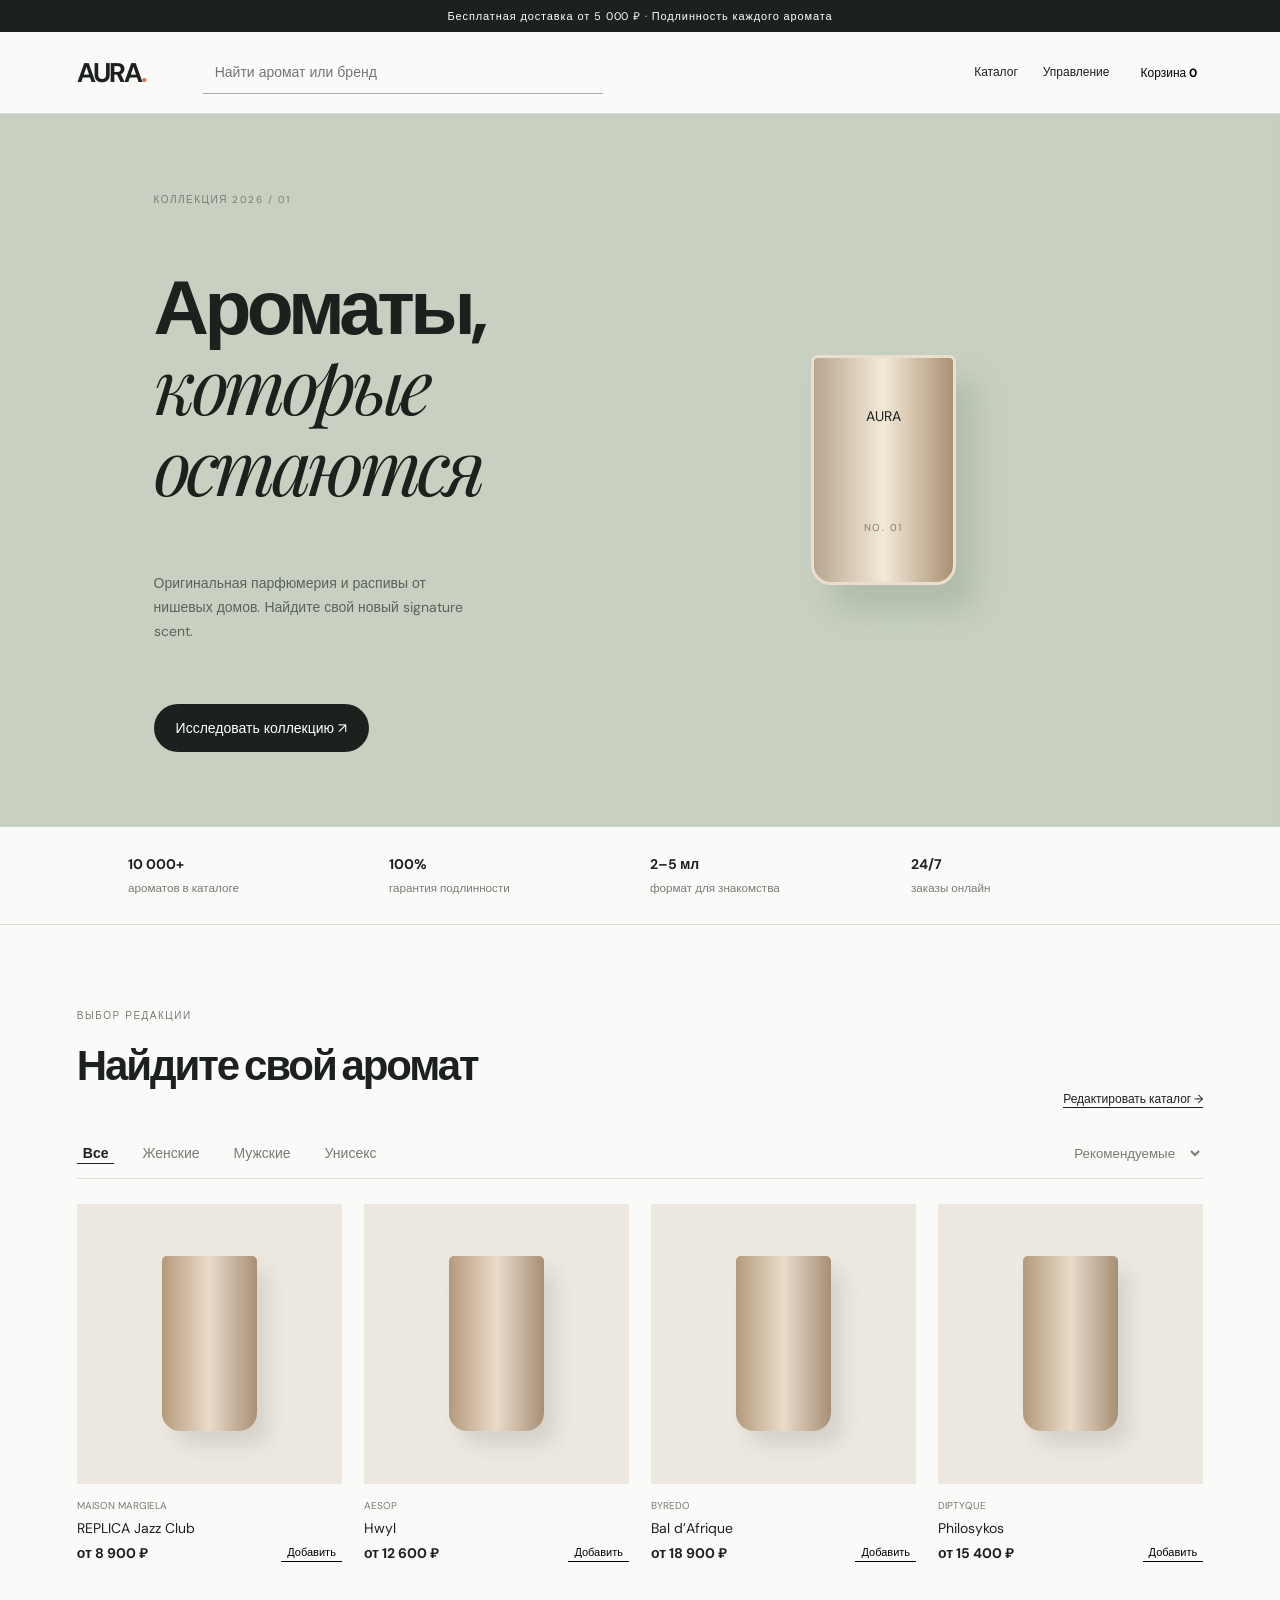
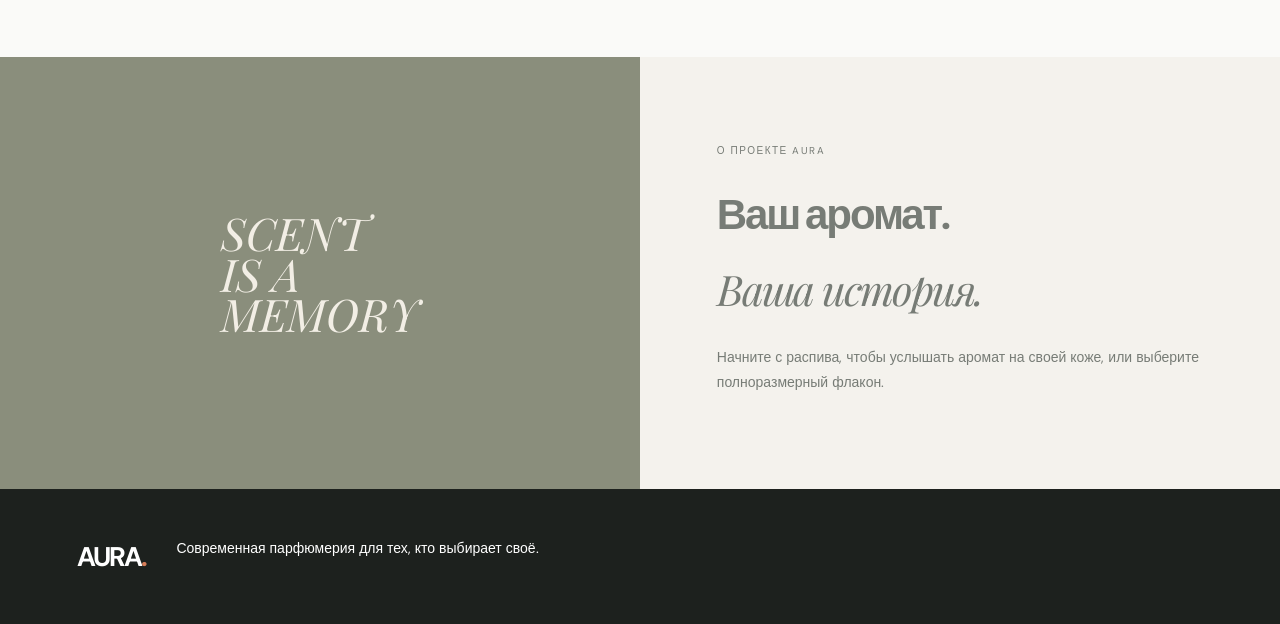
==== index.html @ 19cbc323 "Создан магазин парфюмерии" ====
<!doctype html><html lang="ru"><head><meta charset="UTF-8"><meta name="viewport" content="width=device-width,initial-scale=1"><title>AURA — парфюмерия</title><link rel="stylesheet" href="styles.css"></head><body><div class="top">Бесплатная доставка от 5 000 ₽ · Подлинность каждого аромата</div><header><a class="logo" href="index.html">AURA<span>.</span></a><input id="search" placeholder="Найти аромат или бренд"><nav><a href="#catalog">Каталог</a><a href="admin.html">Управление</a><button id="openCart">Корзина <b id="cartCount">0</b></button></nav></header><main><section class="hero"><div><small>КОЛЛЕКЦИЯ 2026 / 01</small><h1>Ароматы,<br><i>которые остаются</i></h1><p>Оригинальная парфюмерия и распивы от нишевых домов. Найдите свой новый signature scent.</p><a class="button" href="#catalog">Исследовать коллекцию ↗</a></div><div class="art"><div class="bottle">AURA<br><small>NO. 01</small></div></div></section><section class="trust"><b>10 000+<small>ароматов в каталоге</small></b><b>100%<small>гарантия подлинности</small></b><b>2–5 мл<small>формат для знакомства</small></b><b>24/7<small>заказы онлайн</small></b></section><section id="catalog" class="catalog"><div class="heading"><div><small>ВЫБОР РЕДАКЦИИ</small><h2>Найдите свой аромат</h2></div><a href="admin.html">Редактировать каталог →</a></div><div class="toolbar"><div><button class="chip active" data-filter="all">Все</button><button class="chip" data-filter="women">Женские</button><button class="chip" data-filter="men">Мужские</button><button class="chip" data-filter="unisex">Унисекс</button></div><select id="sort"><option value="featured">Рекомендуемые</option><option value="priceAsc">Сначала дешевле</option><option value="priceDesc">Сначала дороже</option></select></div><div id="products" class="products"></div></section><section class="story"><div>SCENT<br>IS A<br>MEMORY</div><article><small>О ПРОЕКТЕ AURA</small><h2>Ваш аромат.<br><i>Ваша история.</i></h2><p>Начните с распива, чтобы услышать аромат на своей коже, или выберите полноразмерный флакон.</p></article></section></main><footer><b class="logo">AURA<span>.</span></b> Современная парфюмерия для тех, кто выбирает своё.</footer><aside id="drawer"><h2>Ваша корзина <button id="closeCart">×</button></h2><div id="cartItems"></div><strong id="cartTotal">0 ₽</strong><button class="button">Перейти к оформлению</button></aside><script src="app.js"></script></body></html>
---- styles.css ----
@import url('https://fonts.googleapis.com/css2?family=DM+Sans:wght@400;700&family=Playfair+Display:ital@0;1&display=swap');:root{--ink:#1d211e;--muted:#777c76;--line:#dddeda;--sage:#c8d1c1;--accent:#d77d58}*{box-sizing:border-box}body{margin:0;color:var(--ink);font:14px 'DM Sans',sans-serif;background:#fafaf8}a{color:inherit;text-decoration:none}.top{background:var(--ink);color:#fff;text-align:center;padding:9px;font-size:11px;letter-spacing:.08em}header{height:82px;display:flex;align-items:center;padding:0 6%;gap:5%;border-bottom:1px solid var(--line);position:sticky;top:0;background:#fafaf8;z-index:2}.logo{font-size:27px;font-weight:bold;letter-spacing:-.07em}.logo span{color:var(--accent)}header input{border:0;border-bottom:1px solid #aaa;background:transparent;padding:12px;flex:1;max-width:400px;outline:0;font:inherit}nav{display:flex;gap:25px;margin-left:auto;font-size:12px}button{border:0;background:none;cursor:pointer;font:inherit}.hero{min-height:530px;background:var(--sage);display:grid;grid-template-columns:1fr 1fr;padding:75px 12%}.hero small,.catalog small,.story small{letter-spacing:.15em;color:var(--muted);font-size:10px}.hero h1{font-size:clamp(44px,6vw,78px);line-height:.98;letter-spacing:-.06em}.hero i,h2 i{font-family:'Playfair Display';font-weight:400}.hero p{color:#59635a;max-width:320px;line-height:1.7;margin-bottom:35px}.button{display:inline-block;padding:15px 22px;border-radius:30px;background:var(--ink);color:#fff;margin-top:25px}.art{display:grid;place-items:center}.bottle{height:230px;width:145px;background:linear-gradient(90deg,#b8a68e,#f3e9d7,#a99174);border:3px solid #eadfce;border-radius:7px 7px 20px 20px;display:grid;place-items:center;text-align:center;box-shadow:20px 25px 30px #83908055}.trust{display:grid;grid-template-columns:repeat(4,1fr);padding:28px 10%;border-bottom:1px solid var(--line);gap:20px}.trust small{display:block;color:var(--muted);font-weight:normal;margin-top:7px}.catalog{padding:80px 6%}.heading{display:flex;justify-content:space-between;align-items:end;margin-bottom:35px}.heading h2,.story h2{font-size:42px;letter-spacing:-.05em;margin:15px 0}.heading a{font-size:12px;border-bottom:1px solid}.toolbar{display:flex;justify-content:space-between;border-bottom:1px solid var(--line);padding-bottom:14px;margin-bottom:25px}.chip{color:var(--muted);margin-right:22px}.chip.active{color:var(--ink);font-weight:bold;border-bottom:1px solid}.toolbar select{border:0;background:transparent;color:var(--muted)}.products{display:grid;grid-template-columns:repeat(4,1fr);gap:22px}.product-image{height:280px;background:#eee9e0;display:grid;place-items:center}.product-image:before{content:'';width:95px;height:175px;background:linear-gradient(90deg,#b49a7b,#eadbca,#a78f75);border-radius:5px 5px 18px 18px;box-shadow:12px 15px 20px #7773}.product-info{padding:15px 0}.brand{font-size:10px;color:var(--muted);text-transform:uppercase}.product-name{margin:7px 0}.bottom{display:flex;justify-content:space-between}.add{font-size:11px;border-bottom:1px solid}.story{display:grid;grid-template-columns:1fr 1fr;min-height:430px;background:#f4f2ed}.story>div{display:grid;place-items:center;background:#8a8e7c;color:#f2eee5;font:italic 45px 'Playfair Display';line-height:.9}.story article{padding:80px 12%;line-height:1.8;color:var(--muted)}footer{background:var(--ink);color:white;padding:50px 6%;display:flex;gap:30px}#drawer{position:fixed;right:-420px;top:0;bottom:0;width:390px;background:#fff;z-index:4;padding:30px;transition:.3s;box-shadow:-8px 0 30px #0002}#drawer.open{right:0}#drawer h2{display:flex;justify-content:space-between}#cartItems{min-height:60%;padding-top:20px}.cart{display:flex;justify-content:space-between;border-bottom:1px solid var(--line);padding:15px 0}@media(max-width:800px){header{padding:0 5%}nav a{display:none}.hero{grid-template-columns:1fr;padding:55px 8%}.art{min-height:280px}.trust{grid-template-columns:repeat(2,1fr);padding:25px 8%}.products{grid-template-columns:repeat(2,1fr)}.product-image{height:210px}.story{grid-template-columns:1fr}.story>div{min-height:280px}.heading h2,.story h2{font-size:32px}}
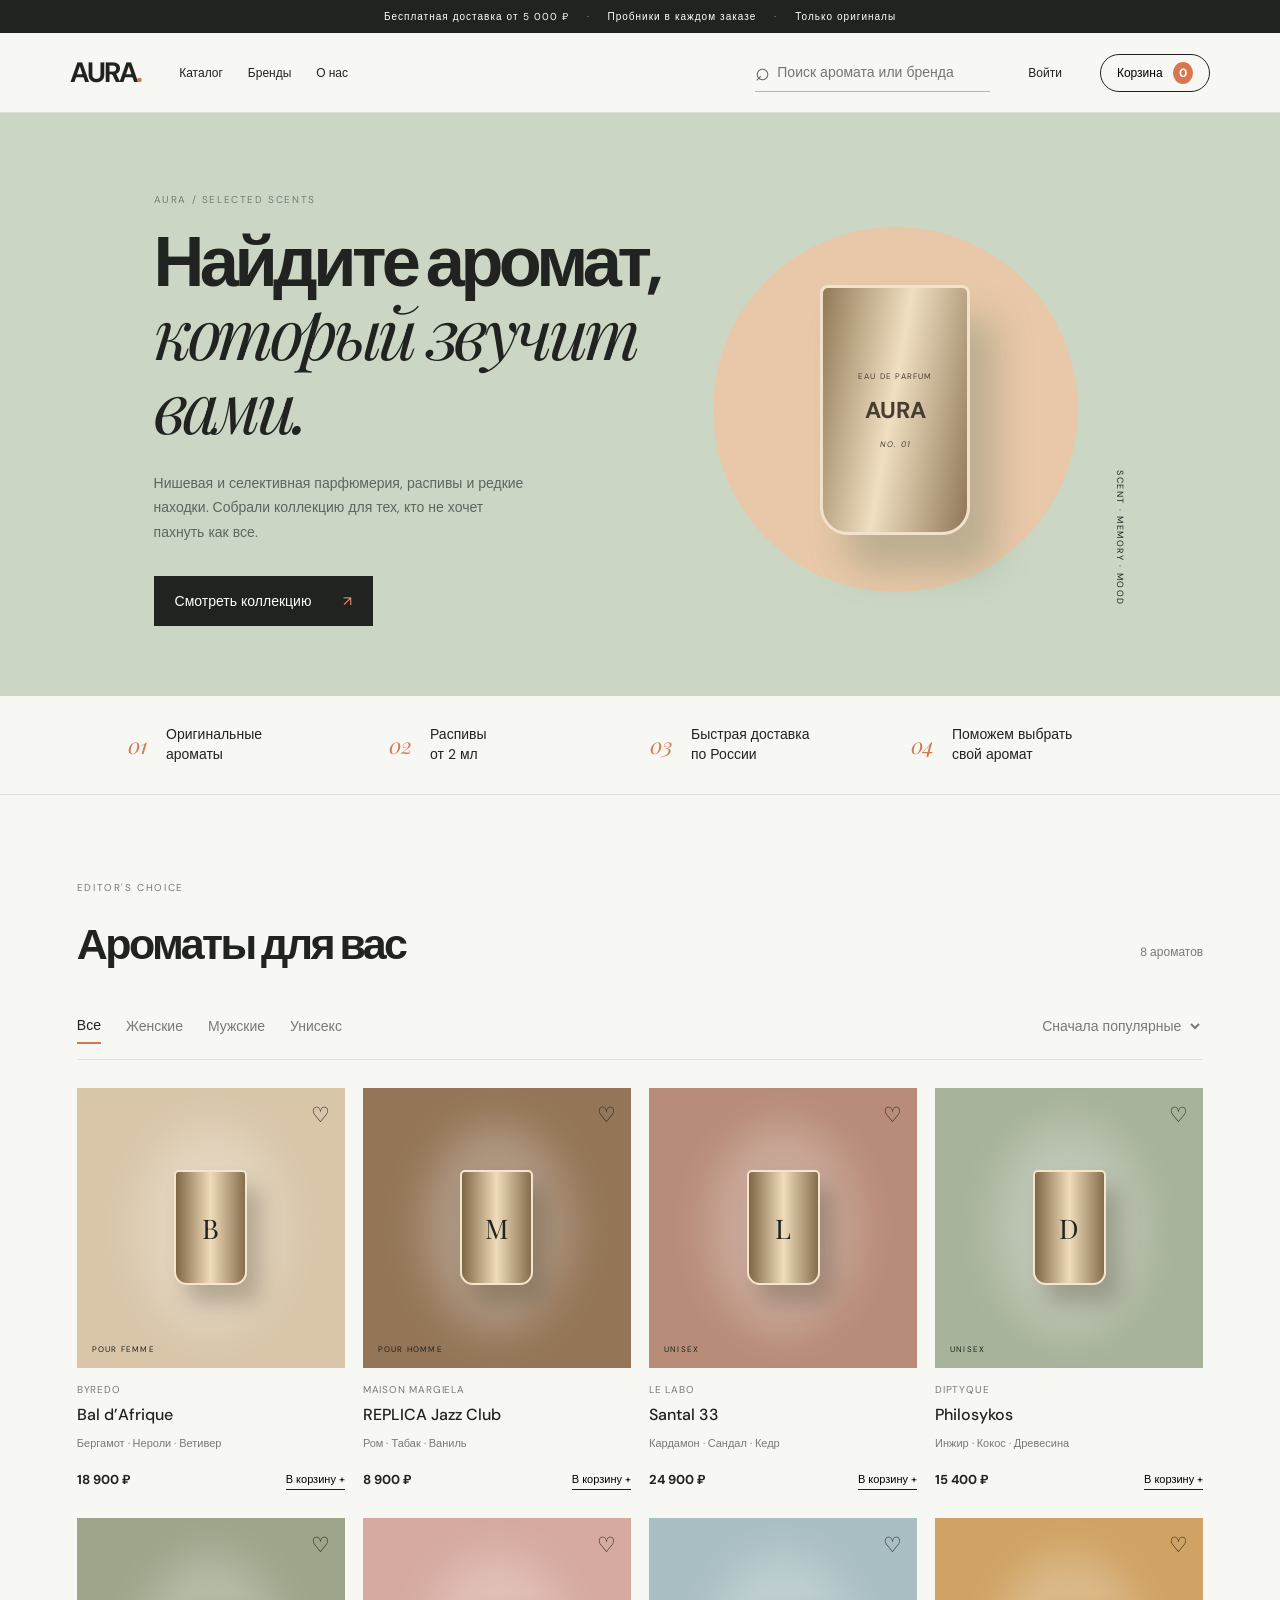
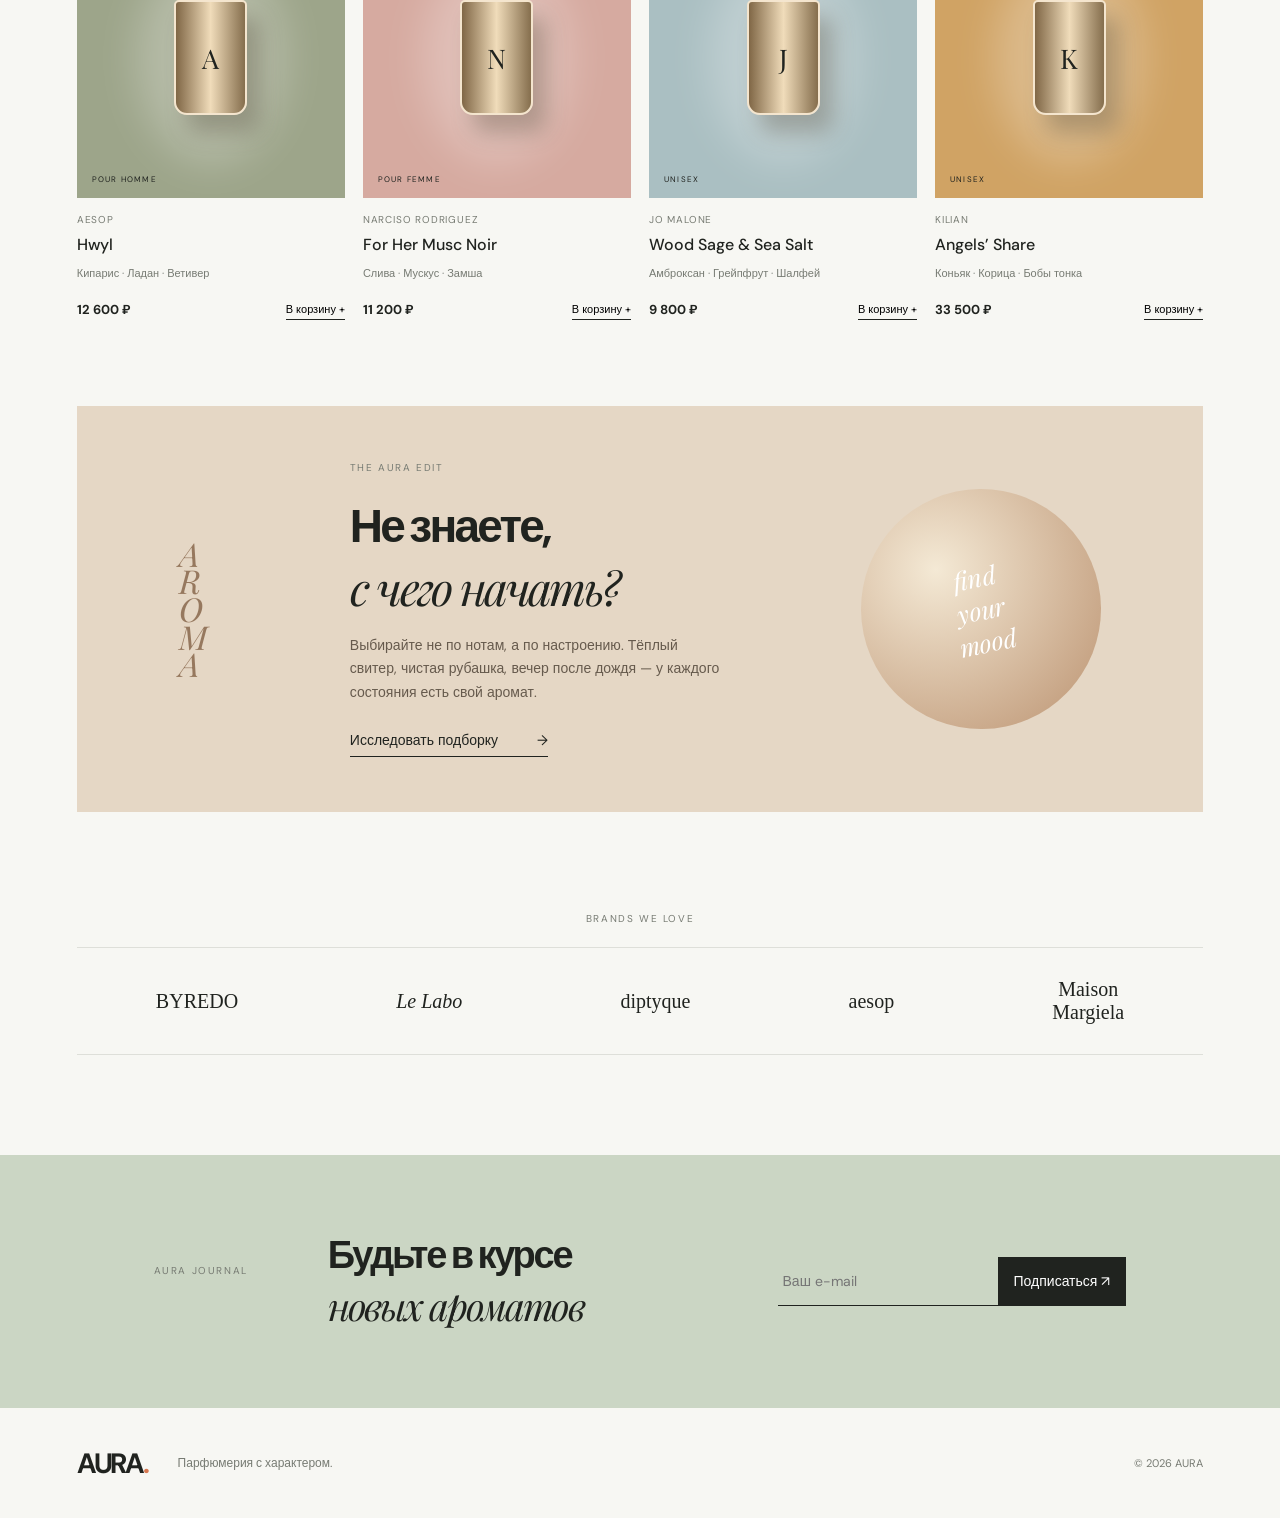
==== commit 16f1342a: "Расширить витрину AURA и корзину" ====
--- a/index.html
+++ b/index.html
@@ -1 +1,16 @@
-<!doctype html><html lang="ru"><head><meta charset="UTF-8"><meta name="viewport" content="width=device-width,initial-scale=1"><title>AURA — парфюмерия</title><link rel="stylesheet" href="styles.css"></head><body><div class="top">Бесплатная доставка от 5 000 ₽ · Подлинность каждого аромата</div><header><a class="logo" href="index.html">AURA<span>.</span></a><input id="search" placeholder="Найти аромат или бренд"><nav><a href="#catalog">Каталог</a><a href="admin.html">Управление</a><button id="openCart">Корзина <b id="cartCount">0</b></button></nav></header><main><section class="hero"><div><small>КОЛЛЕКЦИЯ 2026 / 01</small><h1>Ароматы,<br><i>которые остаются</i></h1><p>Оригинальная парфюмерия и распивы от нишевых домов. Найдите свой новый signature scent.</p><a class="button" href="#catalog">Исследовать коллекцию ↗</a></div><div class="art"><div class="bottle">AURA<br><small>NO. 01</small></div></div></section><section class="trust"><b>10 000+<small>ароматов в каталоге</small></b><b>100%<small>гарантия подлинности</small></b><b>2–5 мл<small>формат для знакомства</small></b><b>24/7<small>заказы онлайн</small></b></section><section id="catalog" class="catalog"><div class="heading"><div><small>ВЫБОР РЕДАКЦИИ</small><h2>Найдите свой аромат</h2></div><a href="admin.html">Редактировать каталог →</a></div><div class="toolbar"><div><button class="chip active" data-filter="all">Все</button><button class="chip" data-filter="women">Женские</button><button class="chip" data-filter="men">Мужские</button><button class="chip" data-filter="unisex">Унисекс</button></div><select id="sort"><option value="featured">Рекомендуемые</option><option value="priceAsc">Сначала дешевле</option><option value="priceDesc">Сначала дороже</option></select></div><div id="products" class="products"></div></section><section class="story"><div>SCENT<br>IS A<br>MEMORY</div><article><small>О ПРОЕКТЕ AURA</small><h2>Ваш аромат.<br><i>Ваша история.</i></h2><p>Начните с распива, чтобы услышать аромат на своей коже, или выберите полноразмерный флакон.</p></article></section></main><footer><b class="logo">AURA<span>.</span></b> Современная парфюмерия для тех, кто выбирает своё.</footer><aside id="drawer"><h2>Ваша корзина <button id="closeCart">×</button></h2><div id="cartItems"></div><strong id="cartTotal">0 ₽</strong><button class="button">Перейти к оформлению</button></aside><script src="app.js"></script></body></html>+<!doctype html>
+<html lang="ru">
+<head><meta charset="UTF-8"><meta name="viewport" content="width=device-width, initial-scale=1"><title>AURA — парфюмерия с характером</title><link rel="stylesheet" href="styles.css"></head>
+<body>
+<div class="announcement">Бесплатная доставка от 5 000 ₽ <span>·</span> Пробники в каждом заказе <span>·</span> Только оригиналы</div>
+<header class="site-header"><a class="logo" href="index.html">AURA<span>.</span></a><nav class="main-nav"><a href="#catalog">Каталог</a><a href="#brands">Бренды</a><a href="#about">О нас</a></nav><label class="search"><span>⌕</span><input id="search" placeholder="Поиск аромата или бренда"></label><a class="admin-link" href="admin.html">Войти</a><button class="cart-button" id="openCart">Корзина <b id="cartCount">0</b></button><button class="mobile-menu" id="mobileMenu">☰</button></header>
+<main>
+<section class="hero"><div class="hero-copy"><p class="eyebrow">AURA / SELECTED SCENTS</p><h1>Найдите аромат,<br><em>который звучит вами.</em></h1><p class="hero-text">Нишевая и селективная парфюмерия, распивы и редкие находки. Собрали коллекцию для тех, кто не хочет пахнуть как все.</p><a class="primary" href="#catalog">Смотреть коллекцию <span>↗</span></a></div><div class="hero-visual"><div class="sun"></div><div class="hero-bottle"><small>EAU DE PARFUM</small><strong>AURA</strong><i>NO. 01</i></div><span class="vertical-note">SCENT · MEMORY · MOOD</span></div></section>
+<section class="values"><div><strong>01</strong><span>Оригинальные<br>ароматы</span></div><div><strong>02</strong><span>Распивы<br>от 2 мл</span></div><div><strong>03</strong><span>Быстрая доставка<br>по России</span></div><div><strong>04</strong><span>Поможем выбрать<br>свой аромат</span></div></section>
+<section id="catalog" class="catalog"><div class="section-head"><div><p class="eyebrow">EDITOR'S CHOICE</p><h2>Ароматы для вас</h2></div><p class="result-count" id="resultCount"></p></div><div class="catalog-tools"><div class="chips"><button class="chip active" data-filter="all">Все</button><button class="chip" data-filter="women">Женские</button><button class="chip" data-filter="men">Мужские</button><button class="chip" data-filter="unisex">Унисекс</button></div><select id="sort"><option value="featured">Сначала популярные</option><option value="priceAsc">Цена: по возрастанию</option><option value="priceDesc">Цена: по убыванию</option></select></div><div id="products" class="products"></div></section>
+<section class="editorial"><div class="editorial-title">A<br>R<br>O<br>M<br>A</div><div><p class="eyebrow">THE AURA EDIT</p><h2>Не знаете,<br><em>с чего начать?</em></h2><p>Выбирайте не по нотам, а по настроению. Тёплый свитер, чистая рубашка, вечер после дождя — у каждого состояния есть свой аромат.</p><a href="#catalog" class="text-link">Исследовать подборку <span>→</span></a></div><div class="editorial-orb"><span>find<br>your<br>mood</span></div></section>
+<section id="brands" class="brands"><p class="eyebrow">BRANDS WE LOVE</p><div><span>BYREDO</span><span>Le Labo</span><span>diptyque</span><span>aesop</span><span>Maison<br>Margiela</span></div></section>
+<section id="about" class="newsletter"><p class="eyebrow">AURA JOURNAL</p><h2>Будьте в курсе<br><em>новых ароматов</em></h2><form id="subscribe"><input type="email" placeholder="Ваш e-mail" required><button class="primary">Подписаться ↗</button></form></section>
+</main><footer><a class="logo" href="#">AURA<span>.</span></a><p>Парфюмерия с характером.</p><span>© 2026 AURA</span></footer>
+<aside id="drawer" class="drawer"><div class="drawer-head"><h2>Ваша корзина <small id="cartItemsCount"></small></h2><button id="closeCart">×</button></div><div id="cartItems"></div><div class="cart-bottom"><div><span>Итого</span><strong id="cartTotal">0 ₽</strong></div><button class="primary checkout" id="checkout">Оформить заказ <span>↗</span></button></div></aside><div id="overlay"></div><script src="app.js"></script>
+</body></html>
--- a/styles.css
+++ b/styles.css
@@ -1 +1,3 @@
-@import url('https://fonts.googleapis.com/css2?family=DM+Sans:wght@400;700&family=Playfair+Display:ital@0;1&display=swap');:root{--ink:#1d211e;--muted:#777c76;--line:#dddeda;--sage:#c8d1c1;--accent:#d77d58}*{box-sizing:border-box}body{margin:0;color:var(--ink);font:14px 'DM Sans',sans-serif;background:#fafaf8}a{color:inherit;text-decoration:none}.top{background:var(--ink);color:#fff;text-align:center;padding:9px;font-size:11px;letter-spacing:.08em}header{height:82px;display:flex;align-items:center;padding:0 6%;gap:5%;border-bottom:1px solid var(--line);position:sticky;top:0;background:#fafaf8;z-index:2}.logo{font-size:27px;font-weight:bold;letter-spacing:-.07em}.logo span{color:var(--accent)}header input{border:0;border-bottom:1px solid #aaa;background:transparent;padding:12px;flex:1;max-width:400px;outline:0;font:inherit}nav{display:flex;gap:25px;margin-left:auto;font-size:12px}button{border:0;background:none;cursor:pointer;font:inherit}.hero{min-height:530px;background:var(--sage);display:grid;grid-template-columns:1fr 1fr;padding:75px 12%}.hero small,.catalog small,.story small{letter-spacing:.15em;color:var(--muted);font-size:10px}.hero h1{font-size:clamp(44px,6vw,78px);line-height:.98;letter-spacing:-.06em}.hero i,h2 i{font-family:'Playfair Display';font-weight:400}.hero p{color:#59635a;max-width:320px;line-height:1.7;margin-bottom:35px}.button{display:inline-block;padding:15px 22px;border-radius:30px;background:var(--ink);color:#fff;margin-top:25px}.art{display:grid;place-items:center}.bottle{height:230px;width:145px;background:linear-gradient(90deg,#b8a68e,#f3e9d7,#a99174);border:3px solid #eadfce;border-radius:7px 7px 20px 20px;display:grid;place-items:center;text-align:center;box-shadow:20px 25px 30px #83908055}.trust{display:grid;grid-template-columns:repeat(4,1fr);padding:28px 10%;border-bottom:1px solid var(--line);gap:20px}.trust small{display:block;color:var(--muted);font-weight:normal;margin-top:7px}.catalog{padding:80px 6%}.heading{display:flex;justify-content:space-between;align-items:end;margin-bottom:35px}.heading h2,.story h2{font-size:42px;letter-spacing:-.05em;margin:15px 0}.heading a{font-size:12px;border-bottom:1px solid}.toolbar{display:flex;justify-content:space-between;border-bottom:1px solid var(--line);padding-bottom:14px;margin-bottom:25px}.chip{color:var(--muted);margin-right:22px}.chip.active{color:var(--ink);font-weight:bold;border-bottom:1px solid}.toolbar select{border:0;background:transparent;color:var(--muted)}.products{display:grid;grid-template-columns:repeat(4,1fr);gap:22px}.product-image{height:280px;background:#eee9e0;display:grid;place-items:center}.product-image:before{content:'';width:95px;height:175px;background:linear-gradient(90deg,#b49a7b,#eadbca,#a78f75);border-radius:5px 5px 18px 18px;box-shadow:12px 15px 20px #7773}.product-info{padding:15px 0}.brand{font-size:10px;color:var(--muted);text-transform:uppercase}.product-name{margin:7px 0}.bottom{display:flex;justify-content:space-between}.add{font-size:11px;border-bottom:1px solid}.story{display:grid;grid-template-columns:1fr 1fr;min-height:430px;background:#f4f2ed}.story>div{display:grid;place-items:center;background:#8a8e7c;color:#f2eee5;font:italic 45px 'Playfair Display';line-height:.9}.story article{padding:80px 12%;line-height:1.8;color:var(--muted)}footer{background:var(--ink);color:white;padding:50px 6%;display:flex;gap:30px}#drawer{position:fixed;right:-420px;top:0;bottom:0;width:390px;background:#fff;z-index:4;padding:30px;transition:.3s;box-shadow:-8px 0 30px #0002}#drawer.open{right:0}#drawer h2{display:flex;justify-content:space-between}#cartItems{min-height:60%;padding-top:20px}.cart{display:flex;justify-content:space-between;border-bottom:1px solid var(--line);padding:15px 0}@media(max-width:800px){header{padding:0 5%}nav a{display:none}.hero{grid-template-columns:1fr;padding:55px 8%}.art{min-height:280px}.trust{grid-template-columns:repeat(2,1fr);padding:25px 8%}.products{grid-template-columns:repeat(2,1fr)}.product-image{height:210px}.story{grid-template-columns:1fr}.story>div{min-height:280px}.heading h2,.story h2{font-size:32px}}+@import url('https://fonts.googleapis.com/css2?family=DM+Sans:wght@400;500;700&family=Playfair+Display:ital@0;1&display=swap');
+:root{--ink:#20231f;--muted:#777b73;--line:#dedfd9;--cream:#f7f7f3;--sage:#cbd6c4;--orange:#d7774f}*{box-sizing:border-box}html{scroll-behavior:smooth}body{margin:0;background:var(--cream);color:var(--ink);font:14px 'DM Sans',sans-serif}button,input,select{font:inherit}button{cursor:pointer}a{color:inherit;text-decoration:none}.announcement{background:var(--ink);color:#fff;text-align:center;padding:10px;font-size:10px;letter-spacing:.1em}.announcement span{color:#dd8e6d;margin:0 14px}.site-header{height:80px;padding:0 5.5%;display:flex;align-items:center;gap:38px;border-bottom:1px solid var(--line);background:rgba(247,247,243,.95);position:sticky;top:0;z-index:5}.logo{font-size:28px;font-weight:700;letter-spacing:-.08em}.logo span{color:var(--orange)}.main-nav{display:flex;gap:25px;font-size:12px}.main-nav a:hover,.admin-link:hover,.text-link:hover{color:var(--orange)}.search{margin-left:auto;display:flex;gap:7px;align-items:center;border-bottom:1px solid #b3b5ae;width:235px;color:#60655e}.search span{font-size:25px;line-height:0}.search input{width:100%;padding:10px 0;border:0;background:none;outline:0}.admin-link{font-size:12px}.cart-button{border:1px solid var(--ink);border-radius:22px;padding:10px 16px;background:none;font-size:12px}.cart-button b{background:var(--orange);color:#fff;border-radius:50%;padding:3px 6px;margin-left:7px}.mobile-menu{display:none;background:none;border:0;font-size:20px}.hero{min-height:580px;background:var(--sage);display:grid;grid-template-columns:1.05fr .95fr;padding:80px 12% 70px;overflow:hidden}.eyebrow{font-size:10px;letter-spacing:.16em;color:var(--muted);margin:0 0 22px}.hero h1{font-size:clamp(42px,5.5vw,76px);line-height:.98;letter-spacing:-.065em;margin:0 0 26px}.hero h1 em,h2 em{font-family:'Playfair Display',serif;font-weight:400}.hero-text{max-width:370px;line-height:1.75;color:#5d665d}.primary{display:inline-block;border:0;background:var(--ink);color:#fff;padding:16px 21px;margin-top:18px}.primary span{margin-left:28px;color:#e99575}.hero-visual{position:relative;display:grid;place-items:center}.sun{width:365px;height:365px;border-radius:50%;background:#e8c8a8;position:absolute}.hero-bottle{z-index:1;width:150px;height:250px;border:3px solid #f2e2cc;border-radius:8px 8px 28px 28px;background:linear-gradient(100deg,#927958,#f0dfc1 48%,#8f7657);box-shadow:26px 35px 35px #7a866f66;display:flex;flex-direction:column;align-items:center;justify-content:center;color:#493d31;gap:14px}.hero-bottle small,.hero-bottle i{font-size:8px;letter-spacing:.15em}.hero-bottle strong{font-size:23px}.vertical-note{position:absolute;right:0;bottom:20px;writing-mode:vertical-rl;font-size:9px;letter-spacing:.18em}.values{display:grid;grid-template-columns:repeat(4,1fr);padding:29px 10%;border-bottom:1px solid var(--line);gap:20px}.values div{display:flex;gap:18px;align-items:center}.values strong{font:italic 22px 'Playfair Display';color:var(--orange)}.values span{line-height:1.4}.catalog{padding:86px 6%}.section-head{display:flex;justify-content:space-between;align-items:end}.section-head h2,.editorial h2,.newsletter h2{font-size:43px;letter-spacing:-.06em;margin:0}.result-count{color:var(--muted);font-size:12px}.catalog-tools{display:flex;justify-content:space-between;align-items:center;border-bottom:1px solid var(--line);padding:36px 0 15px;margin-bottom:28px}.chips{display:flex;gap:25px}.chip{border:0;background:none;color:var(--muted);padding:8px 0}.chip.active{color:var(--ink);border-bottom:2px solid var(--orange)}select{border:0;background:transparent;color:var(--muted);outline:0}.products{display:grid;grid-template-columns:repeat(4,1fr);gap:28px 18px}.product-art{height:280px;position:relative;display:grid;place-items:center;overflow:hidden}.product-art:after{content:'';position:absolute;width:150px;height:210px;border-radius:50%;background:#ffffff40;filter:blur(20px)}.sand{background:#d9c6a9}.amber{background:#947557}.clay{background:#b88c78}.green{background:#a8b39c}.olive{background:#9da58a}.rose{background:#d6aaa0}.blue{background:#aabfc2}.gold{background:#d0a364}.heart{position:absolute;right:15px;top:13px;font-size:21px;z-index:1}.mini-bottle{z-index:1;width:73px;height:115px;border:2px solid #f4e5ce;border-radius:5px 5px 13px 13px;background:linear-gradient(90deg,#806746,#f0dcba,#856e4d);display:grid;place-items:center;font-family:'Playfair Display';font-size:27px;box-shadow:13px 18px 22px #554a3a55}.product-art>small{position:absolute;bottom:14px;left:15px;font-size:8px;letter-spacing:.15em}.product-info{padding-top:15px}.product-info p{font-size:10px;color:var(--muted);text-transform:uppercase;letter-spacing:.08em;margin:0 0 8px}.product-info h3{font-size:16px;font-weight:500;margin:0 0 8px}.product-info>small{color:var(--muted);font-size:11px}.product-bottom{display:flex;justify-content:space-between;align-items:center;margin-top:18px}.product-bottom strong{font-size:13px}.add{border:0;border-bottom:1px solid var(--ink);background:none;padding:3px 0;font-size:11px}.empty{color:var(--muted);line-height:1.8;padding:30px 0}.editorial{margin:0 6% 100px;background:#e5d7c5;min-height:390px;padding:55px 8%;display:grid;grid-template-columns:.5fr 1.2fr 1fr;align-items:center;overflow:hidden}.editorial-title{font:italic 33px 'Playfair Display';line-height:.84;color:#96785e}.editorial h2{font-size:46px}.editorial p:not(.eyebrow){max-width:370px;line-height:1.7;color:#665a4d}.text-link{border-bottom:1px solid var(--ink);padding-bottom:7px;display:inline-block;margin-top:12px}.text-link span{margin-left:35px}.editorial-orb{justify-self:end;width:240px;height:240px;border-radius:50%;background:radial-gradient(circle at 35% 30%,#f4e9d5,#bb9270);display:grid;place-items:center;text-align:center;font:italic 25px 'Playfair Display';color:#fff;transform:rotate(-12deg)}.brands{text-align:center;padding:0 6% 100px}.brands>div{display:flex;justify-content:space-around;align-items:center;border-top:1px solid var(--line);border-bottom:1px solid var(--line);padding:30px 0;font-family:Georgia,serif;font-size:20px}.brands span:nth-child(2){font-style:italic}.newsletter{background:var(--sage);padding:75px 12%;display:flex;align-items:center;gap:80px}.newsletter h2{font-size:38px}.newsletter form{margin-left:auto;display:flex;border-bottom:1px solid var(--ink)}.newsletter input{border:0;background:transparent;padding:15px 5px;outline:0;min-width:220px}.newsletter .primary{margin:0;padding:13px 16px}.newsletter .primary span{display:none}footer{padding:35px 6%;display:flex;align-items:center;gap:30px}footer p{color:var(--muted);margin-right:auto;font-size:12px}footer>span{color:var(--muted);font-size:11px}.drawer{position:fixed;right:0;top:0;bottom:0;width:410px;max-width:100%;background:var(--cream);z-index:10;transform:translateX(100%);transition:.3s;padding:35px;display:flex;flex-direction:column}.drawer.open{transform:translateX(0)}.drawer-head{display:flex;justify-content:space-between;border-bottom:1px solid var(--line);padding-bottom:20px}.drawer-head h2{margin:0;font-size:25px}.drawer-head small{color:var(--muted);font-size:12px}.drawer-head button{border:0;background:none;font-size:30px}.cart-row{display:grid;grid-template-columns:55px 1fr auto 20px;gap:13px;align-items:center;padding:16px 0;border-bottom:1px solid var(--line)}.cart-thumb{height:65px;display:grid;place-items:center;font:22px 'Playfair Display'}.cart-row b{display:block;font-size:12px}.cart-row small{display:block;color:var(--muted);font-size:10px;margin-top:6px}.cart-row strong{font-size:11px}.cart-row button{border:0;background:none;font-size:20px;color:var(--muted)}.cart-bottom{margin-top:auto}.cart-bottom>div{display:flex;justify-content:space-between;margin-bottom:20px}.cart-bottom strong{font-size:18px}.checkout{width:100%;text-align:left;margin:0}.checkout span{float:right}#overlay{display:none;position:fixed;inset:0;background:#20231f66;z-index:9}#overlay.show{display:block}
+@media(max-width:800px){.site-header{gap:15px;padding:0 5%;height:68px}.main-nav{display:none;position:absolute;top:68px;left:0;right:0;background:var(--cream);padding:20px 5%;flex-direction:column}.main-nav.show{display:flex}.search{width:auto;flex:1}.admin-link{display:none}.mobile-menu{display:block}.hero{grid-template-columns:1fr;padding:60px 8% 40px}.hero-visual{min-height:300px}.values{grid-template-columns:repeat(2,1fr);padding:25px 8%}.catalog{padding:60px 6%}.products{grid-template-columns:repeat(2,1fr);gap:25px 12px}.product-art{height:220px}.catalog-tools{display:block}.chips{overflow:auto;margin-bottom:18px;gap:20px}.editorial{margin:0 6% 70px;padding:40px 8%;grid-template-columns:1fr;gap:25px}.editorial-title{display:none}.editorial-orb{justify-self:center}.brands>div{flex-wrap:wrap;gap:22px;font-size:16px}.newsletter{display:block;padding:55px 8%}.newsletter form{margin-top:25px}.newsletter input{min-width:0;width:100%}footer{padding:28px 6%;flex-wrap:wrap;gap:12px}footer p{width:100%;order:3}.section-head h2{font-size:35px}}
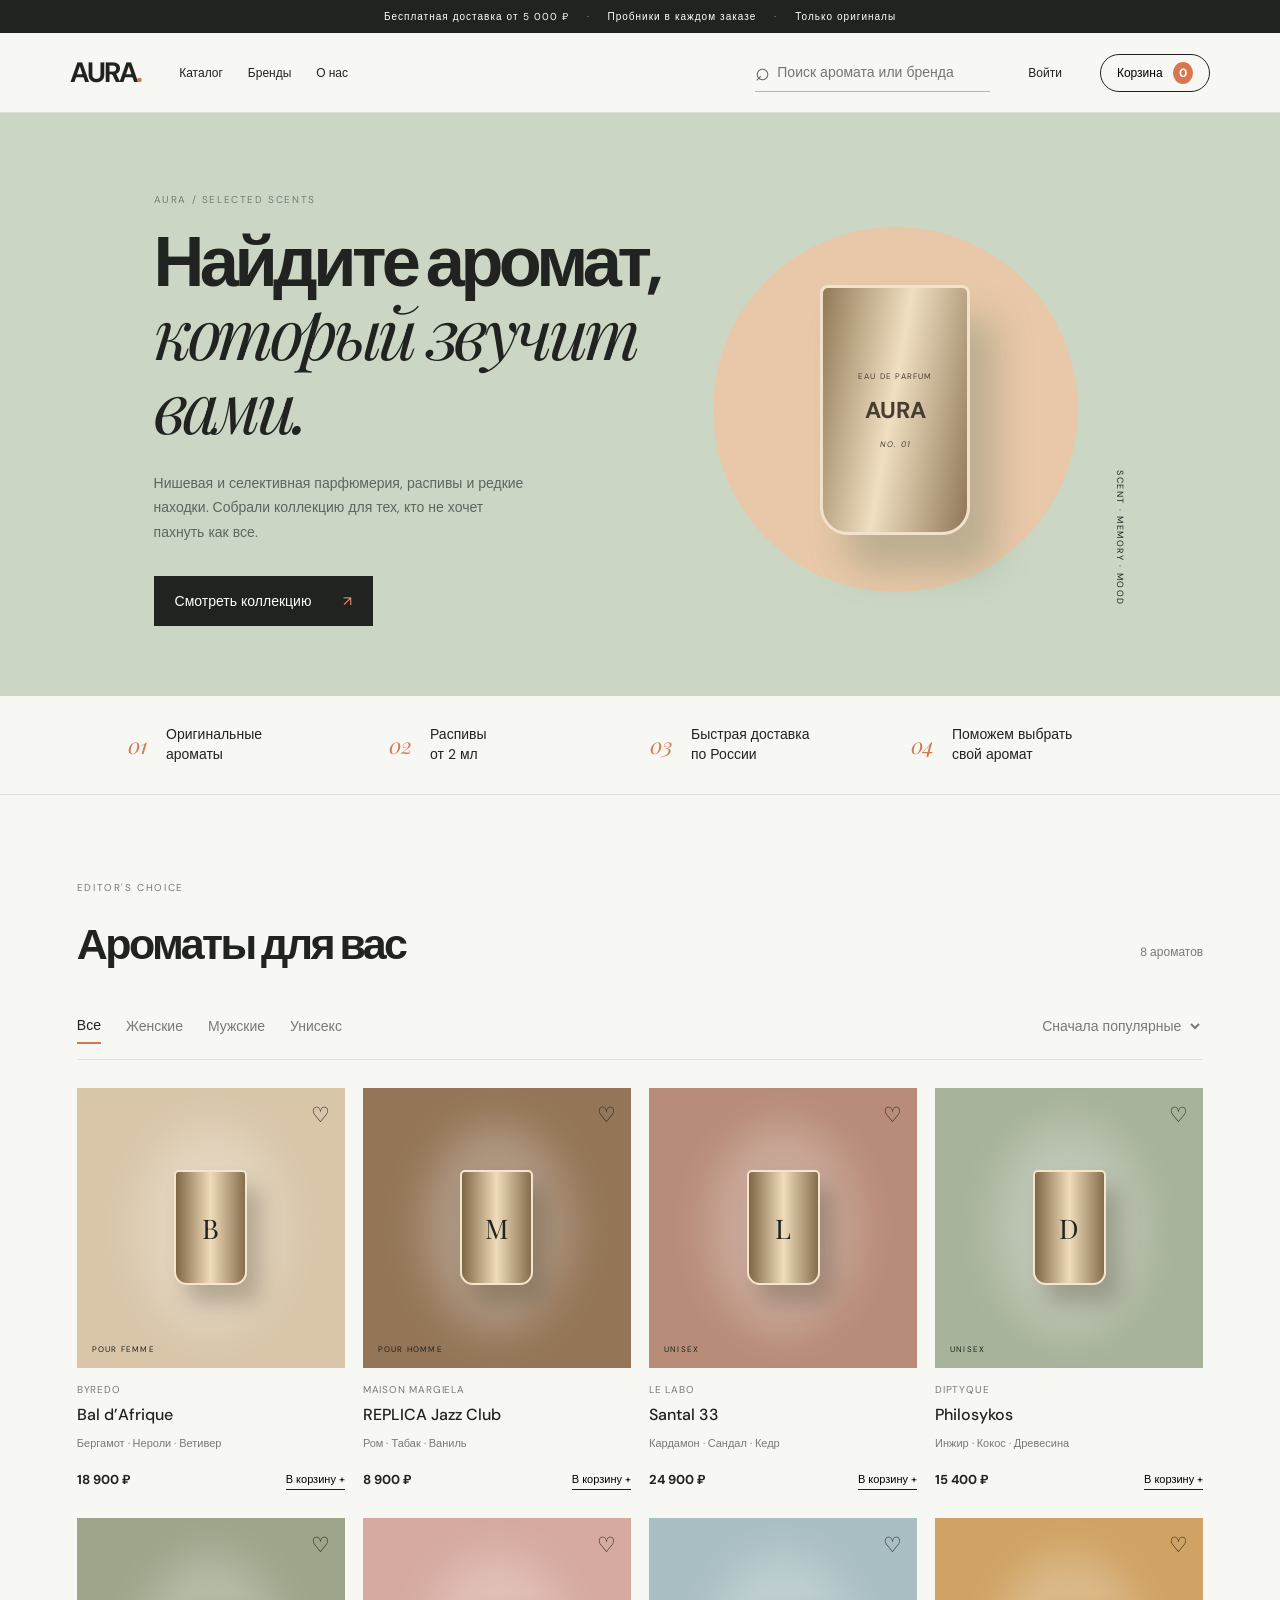
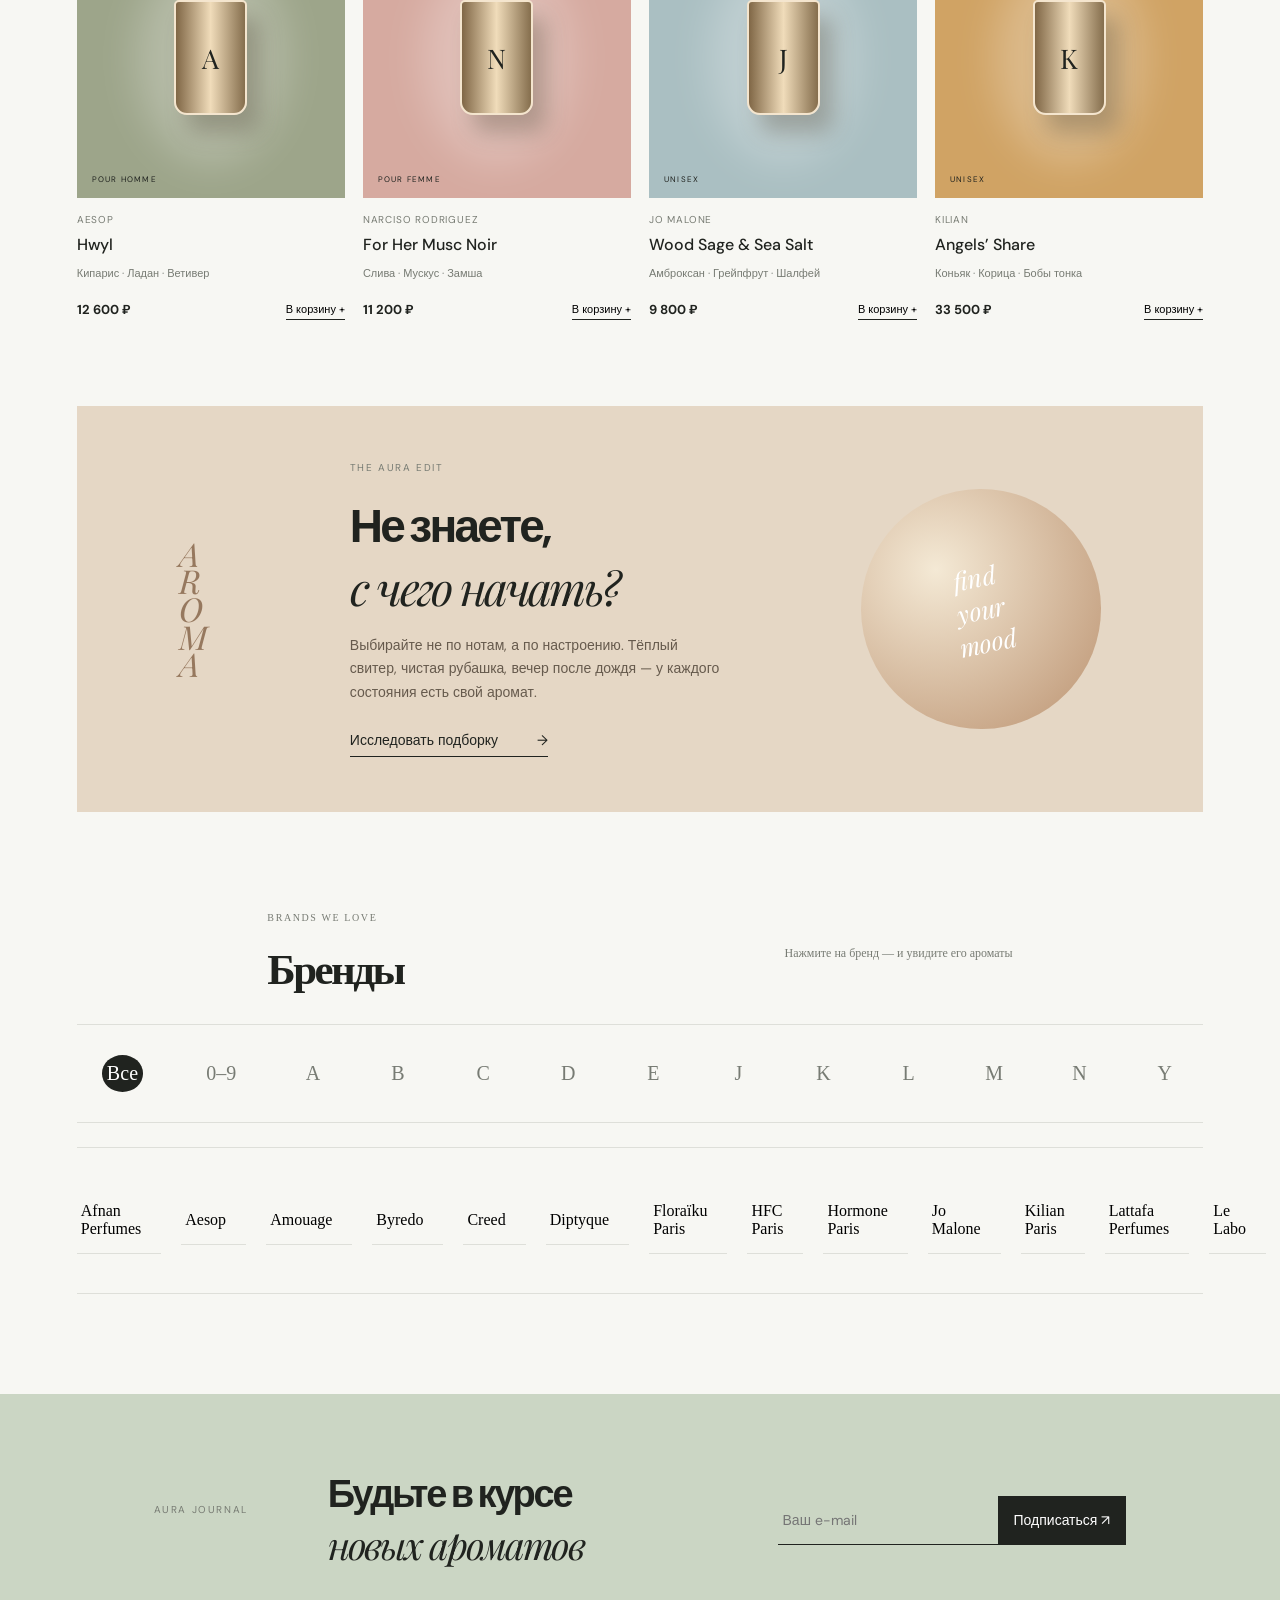
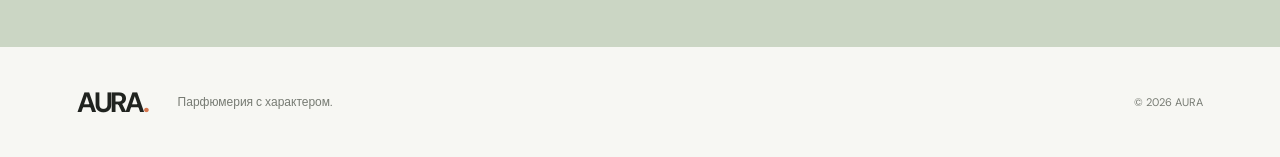
==== commit 92911d40: "Добавить каталог брендов и фильтрацию" ====
--- a/index.html
+++ b/index.html
@@ -9,7 +9,7 @@
 <section class="values"><div><strong>01</strong><span>Оригинальные<br>ароматы</span></div><div><strong>02</strong><span>Распивы<br>от 2 мл</span></div><div><strong>03</strong><span>Быстрая доставка<br>по России</span></div><div><strong>04</strong><span>Поможем выбрать<br>свой аромат</span></div></section>
 <section id="catalog" class="catalog"><div class="section-head"><div><p class="eyebrow">EDITOR'S CHOICE</p><h2>Ароматы для вас</h2></div><p class="result-count" id="resultCount"></p></div><div class="catalog-tools"><div class="chips"><button class="chip active" data-filter="all">Все</button><button class="chip" data-filter="women">Женские</button><button class="chip" data-filter="men">Мужские</button><button class="chip" data-filter="unisex">Унисекс</button></div><select id="sort"><option value="featured">Сначала популярные</option><option value="priceAsc">Цена: по возрастанию</option><option value="priceDesc">Цена: по убыванию</option></select></div><div id="products" class="products"></div></section>
 <section class="editorial"><div class="editorial-title">A<br>R<br>O<br>M<br>A</div><div><p class="eyebrow">THE AURA EDIT</p><h2>Не знаете,<br><em>с чего начать?</em></h2><p>Выбирайте не по нотам, а по настроению. Тёплый свитер, чистая рубашка, вечер после дождя — у каждого состояния есть свой аромат.</p><a href="#catalog" class="text-link">Исследовать подборку <span>→</span></a></div><div class="editorial-orb"><span>find<br>your<br>mood</span></div></section>
-<section id="brands" class="brands"><p class="eyebrow">BRANDS WE LOVE</p><div><span>BYREDO</span><span>Le Labo</span><span>diptyque</span><span>aesop</span><span>Maison<br>Margiela</span></div></section>
+<section id="brands" class="brands"><div class="section-head"><div><p class="eyebrow">BRANDS WE LOVE</p><h2>Бренды</h2></div><p class="result-count">Нажмите на бренд — и увидите его ароматы</p></div><div class="brand-letters"><button class="brand-letter active" data-brand="all">Все</button><button class="brand-letter" data-brand-letter="0-9">0–9</button><button class="brand-letter" data-brand-letter="A">A</button><button class="brand-letter" data-brand-letter="B">B</button><button class="brand-letter" data-brand-letter="C">C</button><button class="brand-letter" data-brand-letter="D">D</button><button class="brand-letter" data-brand-letter="E">E</button><button class="brand-letter" data-brand-letter="J">J</button><button class="brand-letter" data-brand-letter="K">K</button><button class="brand-letter" data-brand-letter="L">L</button><button class="brand-letter" data-brand-letter="M">M</button><button class="brand-letter" data-brand-letter="N">N</button><button class="brand-letter" data-brand-letter="Y">Y</button></div><div id="brandList" class="brand-list"></div></section>
 <section id="about" class="newsletter"><p class="eyebrow">AURA JOURNAL</p><h2>Будьте в курсе<br><em>новых ароматов</em></h2><form id="subscribe"><input type="email" placeholder="Ваш e-mail" required><button class="primary">Подписаться ↗</button></form></section>
 </main><footer><a class="logo" href="#">AURA<span>.</span></a><p>Парфюмерия с характером.</p><span>© 2026 AURA</span></footer>
 <aside id="drawer" class="drawer"><div class="drawer-head"><h2>Ваша корзина <small id="cartItemsCount"></small></h2><button id="closeCart">×</button></div><div id="cartItems"></div><div class="cart-bottom"><div><span>Итого</span><strong id="cartTotal">0 ₽</strong></div><button class="primary checkout" id="checkout">Оформить заказ <span>↗</span></button></div></aside><div id="overlay"></div><script src="app.js"></script>
--- a/styles.css
+++ b/styles.css
@@ -1,3 +1,5 @@
 @import url('https://fonts.googleapis.com/css2?family=DM+Sans:wght@400;500;700&family=Playfair+Display:ital@0;1&display=swap');
 :root{--ink:#20231f;--muted:#777b73;--line:#dedfd9;--cream:#f7f7f3;--sage:#cbd6c4;--orange:#d7774f}*{box-sizing:border-box}html{scroll-behavior:smooth}body{margin:0;background:var(--cream);color:var(--ink);font:14px 'DM Sans',sans-serif}button,input,select{font:inherit}button{cursor:pointer}a{color:inherit;text-decoration:none}.announcement{background:var(--ink);color:#fff;text-align:center;padding:10px;font-size:10px;letter-spacing:.1em}.announcement span{color:#dd8e6d;margin:0 14px}.site-header{height:80px;padding:0 5.5%;display:flex;align-items:center;gap:38px;border-bottom:1px solid var(--line);background:rgba(247,247,243,.95);position:sticky;top:0;z-index:5}.logo{font-size:28px;font-weight:700;letter-spacing:-.08em}.logo span{color:var(--orange)}.main-nav{display:flex;gap:25px;font-size:12px}.main-nav a:hover,.admin-link:hover,.text-link:hover{color:var(--orange)}.search{margin-left:auto;display:flex;gap:7px;align-items:center;border-bottom:1px solid #b3b5ae;width:235px;color:#60655e}.search span{font-size:25px;line-height:0}.search input{width:100%;padding:10px 0;border:0;background:none;outline:0}.admin-link{font-size:12px}.cart-button{border:1px solid var(--ink);border-radius:22px;padding:10px 16px;background:none;font-size:12px}.cart-button b{background:var(--orange);color:#fff;border-radius:50%;padding:3px 6px;margin-left:7px}.mobile-menu{display:none;background:none;border:0;font-size:20px}.hero{min-height:580px;background:var(--sage);display:grid;grid-template-columns:1.05fr .95fr;padding:80px 12% 70px;overflow:hidden}.eyebrow{font-size:10px;letter-spacing:.16em;color:var(--muted);margin:0 0 22px}.hero h1{font-size:clamp(42px,5.5vw,76px);line-height:.98;letter-spacing:-.065em;margin:0 0 26px}.hero h1 em,h2 em{font-family:'Playfair Display',serif;font-weight:400}.hero-text{max-width:370px;line-height:1.75;color:#5d665d}.primary{display:inline-block;border:0;background:var(--ink);color:#fff;padding:16px 21px;margin-top:18px}.primary span{margin-left:28px;color:#e99575}.hero-visual{position:relative;display:grid;place-items:center}.sun{width:365px;height:365px;border-radius:50%;background:#e8c8a8;position:absolute}.hero-bottle{z-index:1;width:150px;height:250px;border:3px solid #f2e2cc;border-radius:8px 8px 28px 28px;background:linear-gradient(100deg,#927958,#f0dfc1 48%,#8f7657);box-shadow:26px 35px 35px #7a866f66;display:flex;flex-direction:column;align-items:center;justify-content:center;color:#493d31;gap:14px}.hero-bottle small,.hero-bottle i{font-size:8px;letter-spacing:.15em}.hero-bottle strong{font-size:23px}.vertical-note{position:absolute;right:0;bottom:20px;writing-mode:vertical-rl;font-size:9px;letter-spacing:.18em}.values{display:grid;grid-template-columns:repeat(4,1fr);padding:29px 10%;border-bottom:1px solid var(--line);gap:20px}.values div{display:flex;gap:18px;align-items:center}.values strong{font:italic 22px 'Playfair Display';color:var(--orange)}.values span{line-height:1.4}.catalog{padding:86px 6%}.section-head{display:flex;justify-content:space-between;align-items:end}.section-head h2,.editorial h2,.newsletter h2{font-size:43px;letter-spacing:-.06em;margin:0}.result-count{color:var(--muted);font-size:12px}.catalog-tools{display:flex;justify-content:space-between;align-items:center;border-bottom:1px solid var(--line);padding:36px 0 15px;margin-bottom:28px}.chips{display:flex;gap:25px}.chip{border:0;background:none;color:var(--muted);padding:8px 0}.chip.active{color:var(--ink);border-bottom:2px solid var(--orange)}select{border:0;background:transparent;color:var(--muted);outline:0}.products{display:grid;grid-template-columns:repeat(4,1fr);gap:28px 18px}.product-art{height:280px;position:relative;display:grid;place-items:center;overflow:hidden}.product-art:after{content:'';position:absolute;width:150px;height:210px;border-radius:50%;background:#ffffff40;filter:blur(20px)}.sand{background:#d9c6a9}.amber{background:#947557}.clay{background:#b88c78}.green{background:#a8b39c}.olive{background:#9da58a}.rose{background:#d6aaa0}.blue{background:#aabfc2}.gold{background:#d0a364}.heart{position:absolute;right:15px;top:13px;font-size:21px;z-index:1}.mini-bottle{z-index:1;width:73px;height:115px;border:2px solid #f4e5ce;border-radius:5px 5px 13px 13px;background:linear-gradient(90deg,#806746,#f0dcba,#856e4d);display:grid;place-items:center;font-family:'Playfair Display';font-size:27px;box-shadow:13px 18px 22px #554a3a55}.product-art>small{position:absolute;bottom:14px;left:15px;font-size:8px;letter-spacing:.15em}.product-info{padding-top:15px}.product-info p{font-size:10px;color:var(--muted);text-transform:uppercase;letter-spacing:.08em;margin:0 0 8px}.product-info h3{font-size:16px;font-weight:500;margin:0 0 8px}.product-info>small{color:var(--muted);font-size:11px}.product-bottom{display:flex;justify-content:space-between;align-items:center;margin-top:18px}.product-bottom strong{font-size:13px}.add{border:0;border-bottom:1px solid var(--ink);background:none;padding:3px 0;font-size:11px}.empty{color:var(--muted);line-height:1.8;padding:30px 0}.editorial{margin:0 6% 100px;background:#e5d7c5;min-height:390px;padding:55px 8%;display:grid;grid-template-columns:.5fr 1.2fr 1fr;align-items:center;overflow:hidden}.editorial-title{font:italic 33px 'Playfair Display';line-height:.84;color:#96785e}.editorial h2{font-size:46px}.editorial p:not(.eyebrow){max-width:370px;line-height:1.7;color:#665a4d}.text-link{border-bottom:1px solid var(--ink);padding-bottom:7px;display:inline-block;margin-top:12px}.text-link span{margin-left:35px}.editorial-orb{justify-self:end;width:240px;height:240px;border-radius:50%;background:radial-gradient(circle at 35% 30%,#f4e9d5,#bb9270);display:grid;place-items:center;text-align:center;font:italic 25px 'Playfair Display';color:#fff;transform:rotate(-12deg)}.brands{text-align:center;padding:0 6% 100px}.brands>div{display:flex;justify-content:space-around;align-items:center;border-top:1px solid var(--line);border-bottom:1px solid var(--line);padding:30px 0;font-family:Georgia,serif;font-size:20px}.brands span:nth-child(2){font-style:italic}.newsletter{background:var(--sage);padding:75px 12%;display:flex;align-items:center;gap:80px}.newsletter h2{font-size:38px}.newsletter form{margin-left:auto;display:flex;border-bottom:1px solid var(--ink)}.newsletter input{border:0;background:transparent;padding:15px 5px;outline:0;min-width:220px}.newsletter .primary{margin:0;padding:13px 16px}.newsletter .primary span{display:none}footer{padding:35px 6%;display:flex;align-items:center;gap:30px}footer p{color:var(--muted);margin-right:auto;font-size:12px}footer>span{color:var(--muted);font-size:11px}.drawer{position:fixed;right:0;top:0;bottom:0;width:410px;max-width:100%;background:var(--cream);z-index:10;transform:translateX(100%);transition:.3s;padding:35px;display:flex;flex-direction:column}.drawer.open{transform:translateX(0)}.drawer-head{display:flex;justify-content:space-between;border-bottom:1px solid var(--line);padding-bottom:20px}.drawer-head h2{margin:0;font-size:25px}.drawer-head small{color:var(--muted);font-size:12px}.drawer-head button{border:0;background:none;font-size:30px}.cart-row{display:grid;grid-template-columns:55px 1fr auto 20px;gap:13px;align-items:center;padding:16px 0;border-bottom:1px solid var(--line)}.cart-thumb{height:65px;display:grid;place-items:center;font:22px 'Playfair Display'}.cart-row b{display:block;font-size:12px}.cart-row small{display:block;color:var(--muted);font-size:10px;margin-top:6px}.cart-row strong{font-size:11px}.cart-row button{border:0;background:none;font-size:20px;color:var(--muted)}.cart-bottom{margin-top:auto}.cart-bottom>div{display:flex;justify-content:space-between;margin-bottom:20px}.cart-bottom strong{font-size:18px}.checkout{width:100%;text-align:left;margin:0}.checkout span{float:right}#overlay{display:none;position:fixed;inset:0;background:#20231f66;z-index:9}#overlay.show{display:block}
-@media(max-width:800px){.site-header{gap:15px;padding:0 5%;height:68px}.main-nav{display:none;position:absolute;top:68px;left:0;right:0;background:var(--cream);padding:20px 5%;flex-direction:column}.main-nav.show{display:flex}.search{width:auto;flex:1}.admin-link{display:none}.mobile-menu{display:block}.hero{grid-template-columns:1fr;padding:60px 8% 40px}.hero-visual{min-height:300px}.values{grid-template-columns:repeat(2,1fr);padding:25px 8%}.catalog{padding:60px 6%}.products{grid-template-columns:repeat(2,1fr);gap:25px 12px}.product-art{height:220px}.catalog-tools{display:block}.chips{overflow:auto;margin-bottom:18px;gap:20px}.editorial{margin:0 6% 70px;padding:40px 8%;grid-template-columns:1fr;gap:25px}.editorial-title{display:none}.editorial-orb{justify-self:center}.brands>div{flex-wrap:wrap;gap:22px;font-size:16px}.newsletter{display:block;padding:55px 8%}.newsletter form{margin-top:25px}.newsletter input{min-width:0;width:100%}footer{padding:28px 6%;flex-wrap:wrap;gap:12px}footer p{width:100%;order:3}.section-head h2{font-size:35px}}+@media(max-width:800px){.site-header{gap:15px;padding:0 5%;height:68px}.main-nav{display:none;position:absolute;top:68px;left:0;right:0;background:var(--cream);padding:20px 5%;flex-direction:column}.main-nav.show{display:flex}.search{width:auto;flex:1}.admin-link{display:none}.mobile-menu{display:block}.hero{grid-template-columns:1fr;padding:60px 8% 40px}.hero-visual{min-height:300px}.values{grid-template-columns:repeat(2,1fr);padding:25px 8%}.catalog{padding:60px 6%}.products{grid-template-columns:repeat(2,1fr);gap:25px 12px}.product-art{height:220px}.catalog-tools{display:block}.chips{overflow:auto;margin-bottom:18px;gap:20px}.editorial{margin:0 6% 70px;padding:40px 8%;grid-template-columns:1fr;gap:25px}.editorial-title{display:none}.editorial-orb{justify-self:center}.brands>div{flex-wrap:wrap;gap:22px;font-size:16px}.newsletter{display:block;padding:55px 8%}.newsletter form{margin-top:25px}.newsletter input{min-width:0;width:100%}footer{padding:28px 6%;flex-wrap:wrap;gap:12px}footer p{width:100%;order:3}.section-head h2{font-size:35px}}
+.brands{text-align:left}.brands .section-head{border:0;padding:0 0 30px}.brand-letters{display:flex;flex-wrap:wrap;gap:8px;border-top:1px solid var(--line);border-bottom:1px solid var(--line);padding:18px 0;margin-bottom:24px}.brand-letter{border:0;background:transparent;color:var(--muted);min-width:27px;padding:7px 5px}.brand-letter.active,.brand-letter:hover{background:var(--ink);color:#fff;border-radius:50%}.brand-list{display:grid;grid-template-columns:repeat(4,1fr);gap:0 20px}.brand-item{border:0;border-bottom:1px solid var(--line);background:transparent;text-align:left;padding:15px 4px;font:16px Georgia,serif;display:flex;justify-content:space-between}.brand-item span{opacity:0;color:var(--orange)}.brand-item:hover,.brand-item.selected{color:var(--orange)}.brand-item:hover span,.brand-item.selected span{opacity:1}
+@media(max-width:800px){.brand-list{grid-template-columns:repeat(2,1fr);gap:0 15px}.brand-item{font-size:14px}.brand-letters{gap:3px}}
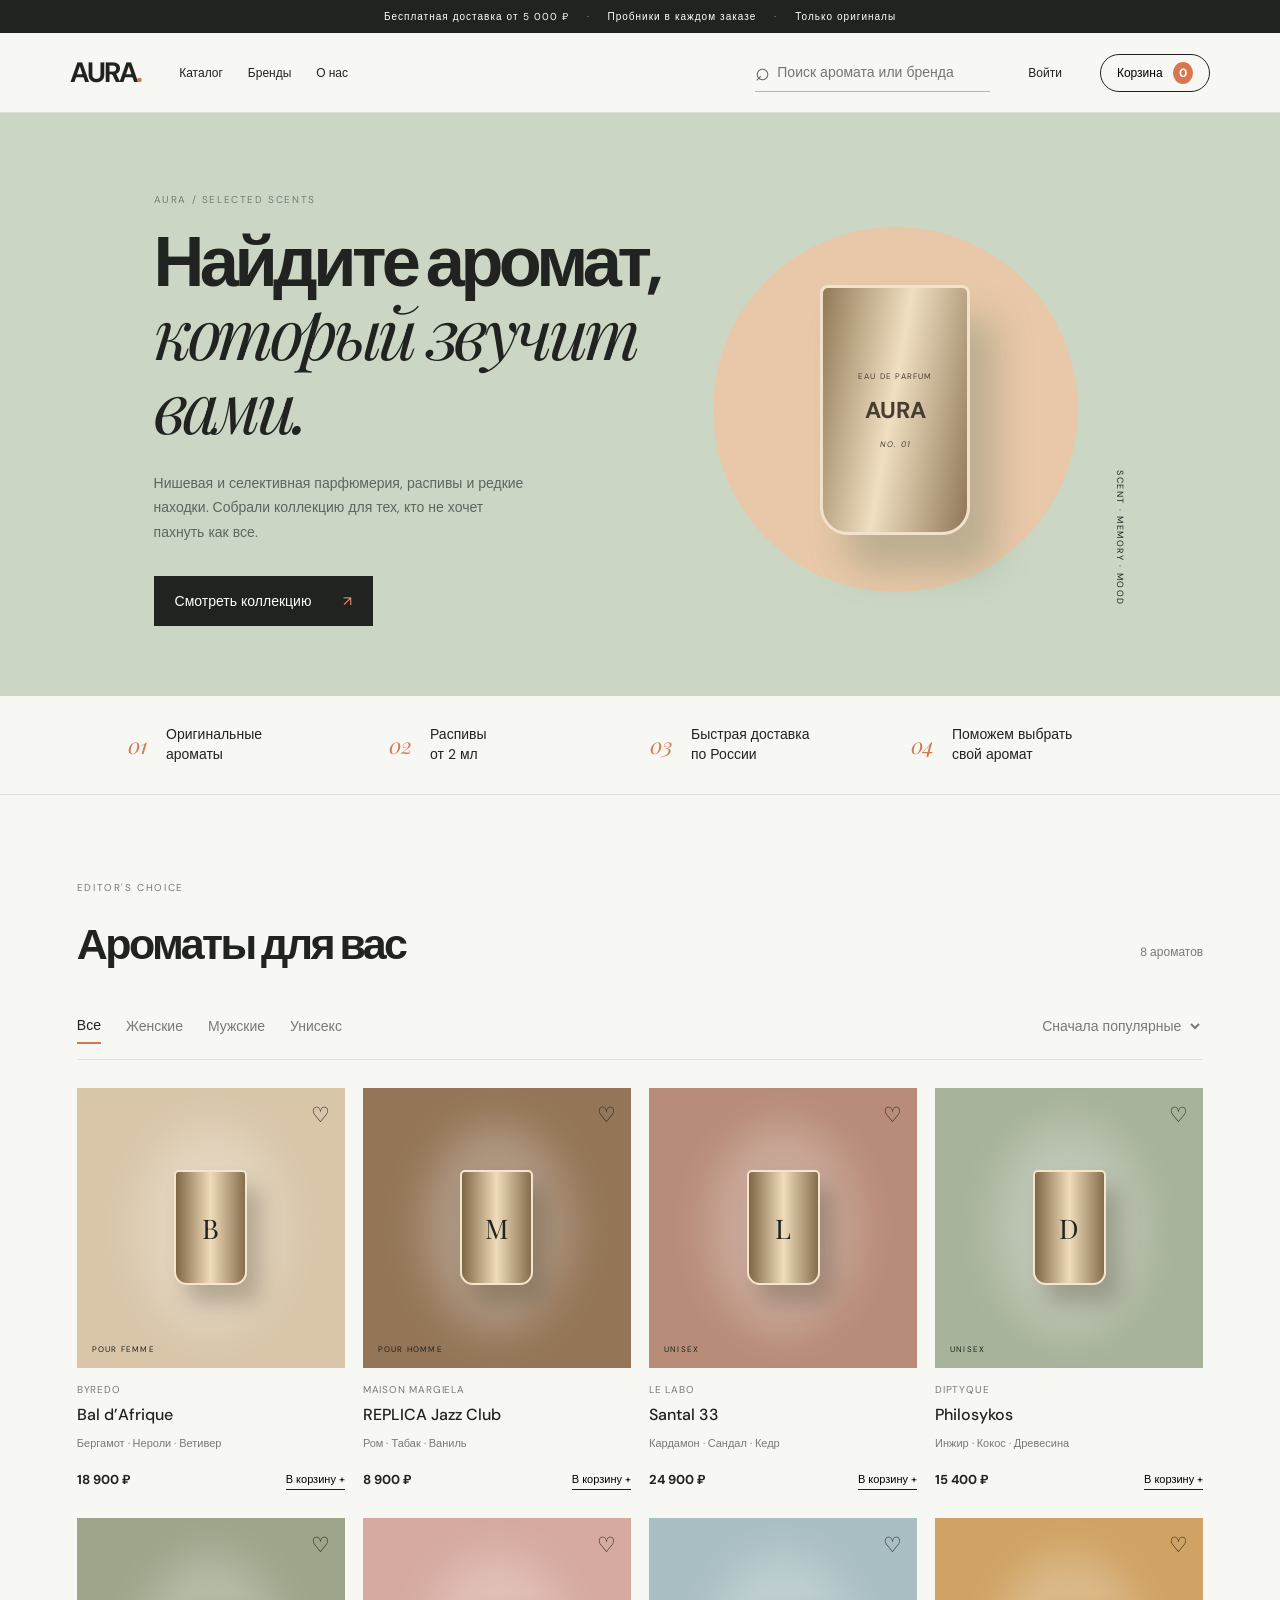
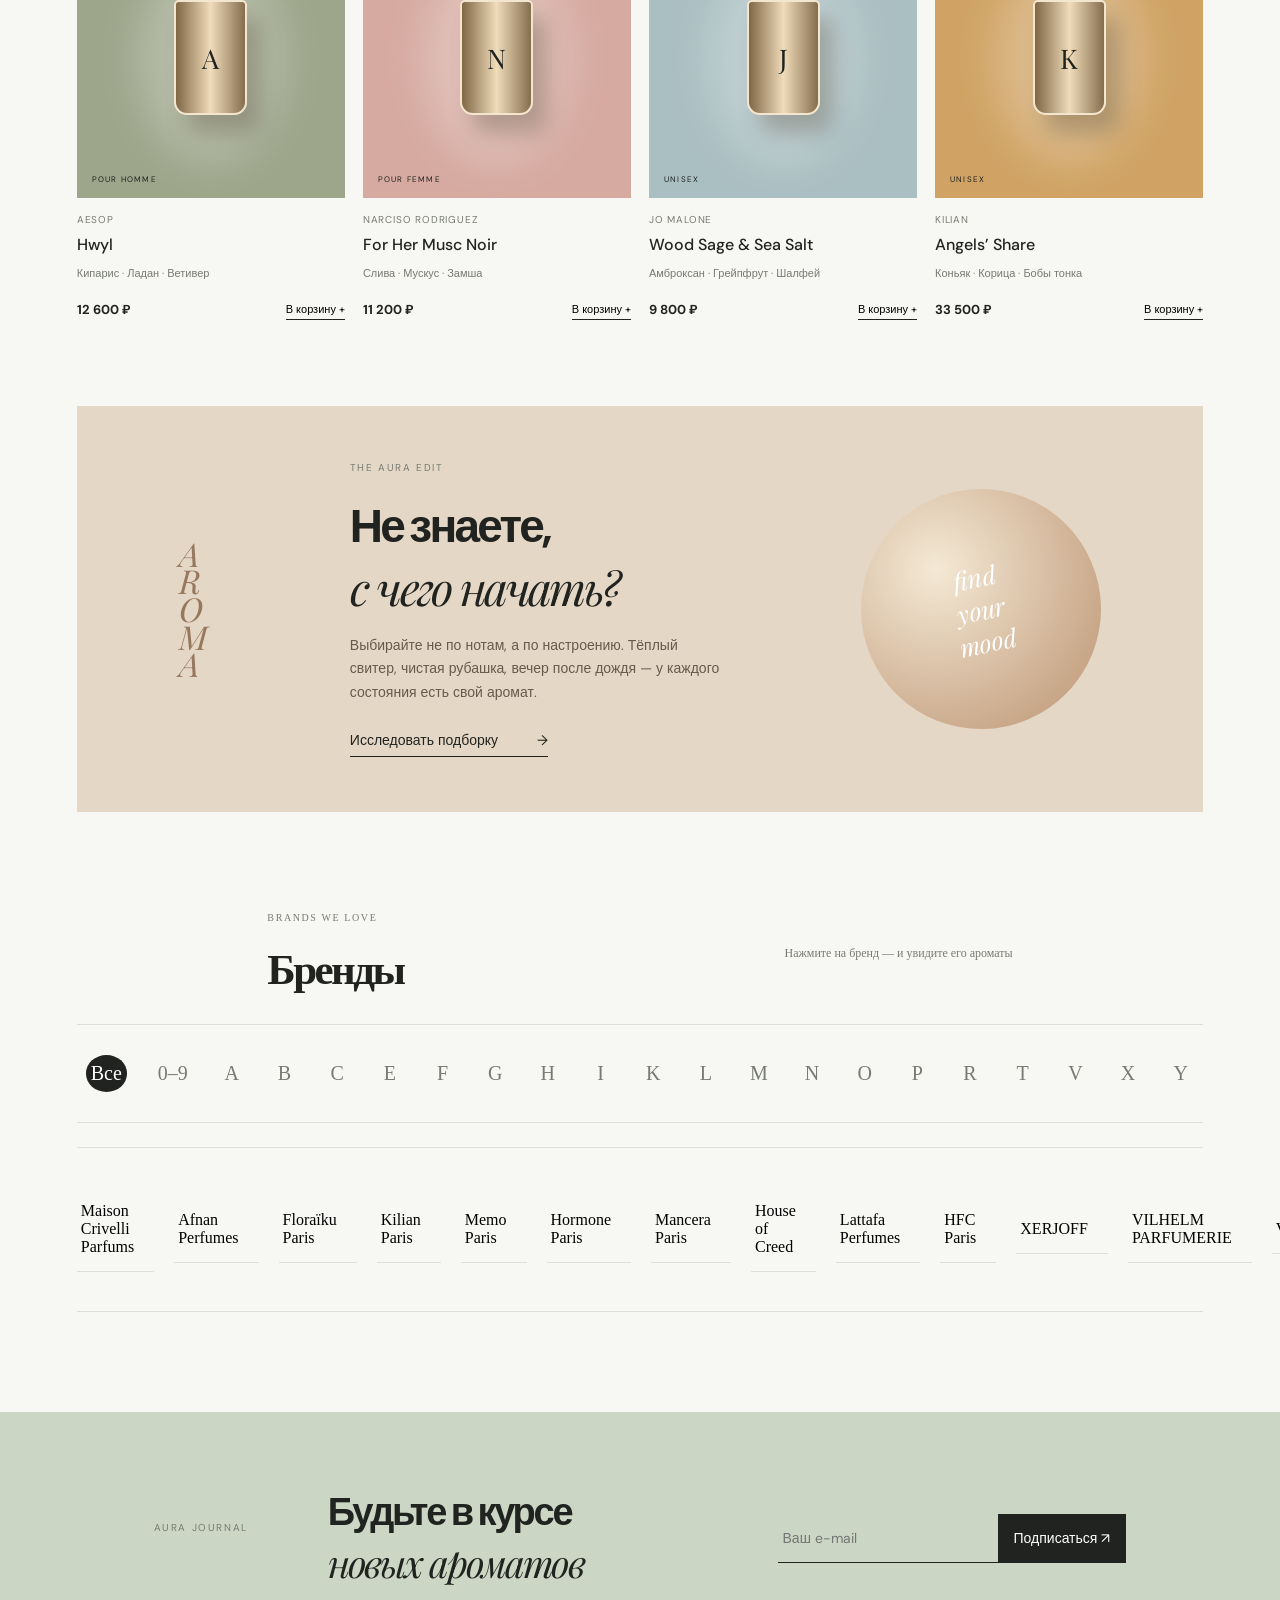
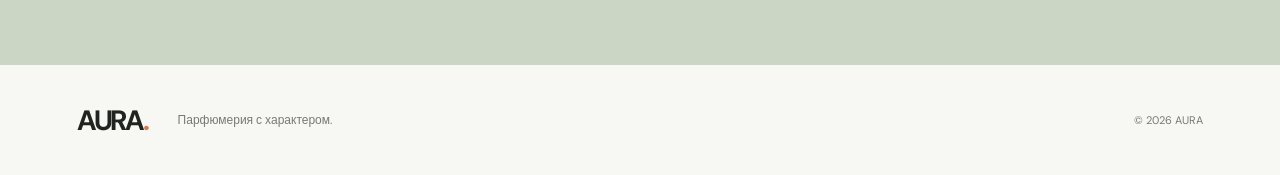
==== commit 8de4de6f: "Синхронизировать полный список брендов" ====
--- a/index.html
+++ b/index.html
@@ -9,7 +9,7 @@
 <section class="values"><div><strong>01</strong><span>Оригинальные<br>ароматы</span></div><div><strong>02</strong><span>Распивы<br>от 2 мл</span></div><div><strong>03</strong><span>Быстрая доставка<br>по России</span></div><div><strong>04</strong><span>Поможем выбрать<br>свой аромат</span></div></section>
 <section id="catalog" class="catalog"><div class="section-head"><div><p class="eyebrow">EDITOR'S CHOICE</p><h2>Ароматы для вас</h2></div><p class="result-count" id="resultCount"></p></div><div class="catalog-tools"><div class="chips"><button class="chip active" data-filter="all">Все</button><button class="chip" data-filter="women">Женские</button><button class="chip" data-filter="men">Мужские</button><button class="chip" data-filter="unisex">Унисекс</button></div><select id="sort"><option value="featured">Сначала популярные</option><option value="priceAsc">Цена: по возрастанию</option><option value="priceDesc">Цена: по убыванию</option></select></div><div id="products" class="products"></div></section>
 <section class="editorial"><div class="editorial-title">A<br>R<br>O<br>M<br>A</div><div><p class="eyebrow">THE AURA EDIT</p><h2>Не знаете,<br><em>с чего начать?</em></h2><p>Выбирайте не по нотам, а по настроению. Тёплый свитер, чистая рубашка, вечер после дождя — у каждого состояния есть свой аромат.</p><a href="#catalog" class="text-link">Исследовать подборку <span>→</span></a></div><div class="editorial-orb"><span>find<br>your<br>mood</span></div></section>
-<section id="brands" class="brands"><div class="section-head"><div><p class="eyebrow">BRANDS WE LOVE</p><h2>Бренды</h2></div><p class="result-count">Нажмите на бренд — и увидите его ароматы</p></div><div class="brand-letters"><button class="brand-letter active" data-brand="all">Все</button><button class="brand-letter" data-brand-letter="0-9">0–9</button><button class="brand-letter" data-brand-letter="A">A</button><button class="brand-letter" data-brand-letter="B">B</button><button class="brand-letter" data-brand-letter="C">C</button><button class="brand-letter" data-brand-letter="D">D</button><button class="brand-letter" data-brand-letter="E">E</button><button class="brand-letter" data-brand-letter="J">J</button><button class="brand-letter" data-brand-letter="K">K</button><button class="brand-letter" data-brand-letter="L">L</button><button class="brand-letter" data-brand-letter="M">M</button><button class="brand-letter" data-brand-letter="N">N</button><button class="brand-letter" data-brand-letter="Y">Y</button></div><div id="brandList" class="brand-list"></div></section>
+<section id="brands" class="brands"><div class="section-head"><div><p class="eyebrow">BRANDS WE LOVE</p><h2>Бренды</h2></div><p class="result-count">Нажмите на бренд — и увидите его ароматы</p></div><div class="brand-letters"><button class="brand-letter active" data-brand-letter="all">Все</button><button class="brand-letter" data-brand-letter="0-9">0–9</button><button class="brand-letter" data-brand-letter="A">A</button><button class="brand-letter" data-brand-letter="B">B</button><button class="brand-letter" data-brand-letter="C">C</button><button class="brand-letter" data-brand-letter="E">E</button><button class="brand-letter" data-brand-letter="F">F</button><button class="brand-letter" data-brand-letter="G">G</button><button class="brand-letter" data-brand-letter="H">H</button><button class="brand-letter" data-brand-letter="I">I</button><button class="brand-letter" data-brand-letter="K">K</button><button class="brand-letter" data-brand-letter="L">L</button><button class="brand-letter" data-brand-letter="M">M</button><button class="brand-letter" data-brand-letter="N">N</button><button class="brand-letter" data-brand-letter="O">O</button><button class="brand-letter" data-brand-letter="P">P</button><button class="brand-letter" data-brand-letter="R">R</button><button class="brand-letter" data-brand-letter="T">T</button><button class="brand-letter" data-brand-letter="V">V</button><button class="brand-letter" data-brand-letter="X">X</button><button class="brand-letter" data-brand-letter="Y">Y</button></div><div id="brandList" class="brand-list"></div></section>
 <section id="about" class="newsletter"><p class="eyebrow">AURA JOURNAL</p><h2>Будьте в курсе<br><em>новых ароматов</em></h2><form id="subscribe"><input type="email" placeholder="Ваш e-mail" required><button class="primary">Подписаться ↗</button></form></section>
 </main><footer><a class="logo" href="#">AURA<span>.</span></a><p>Парфюмерия с характером.</p><span>© 2026 AURA</span></footer>
 <aside id="drawer" class="drawer"><div class="drawer-head"><h2>Ваша корзина <small id="cartItemsCount"></small></h2><button id="closeCart">×</button></div><div id="cartItems"></div><div class="cart-bottom"><div><span>Итого</span><strong id="cartTotal">0 ₽</strong></div><button class="primary checkout" id="checkout">Оформить заказ <span>↗</span></button></div></aside><div id="overlay"></div><script src="app.js"></script>
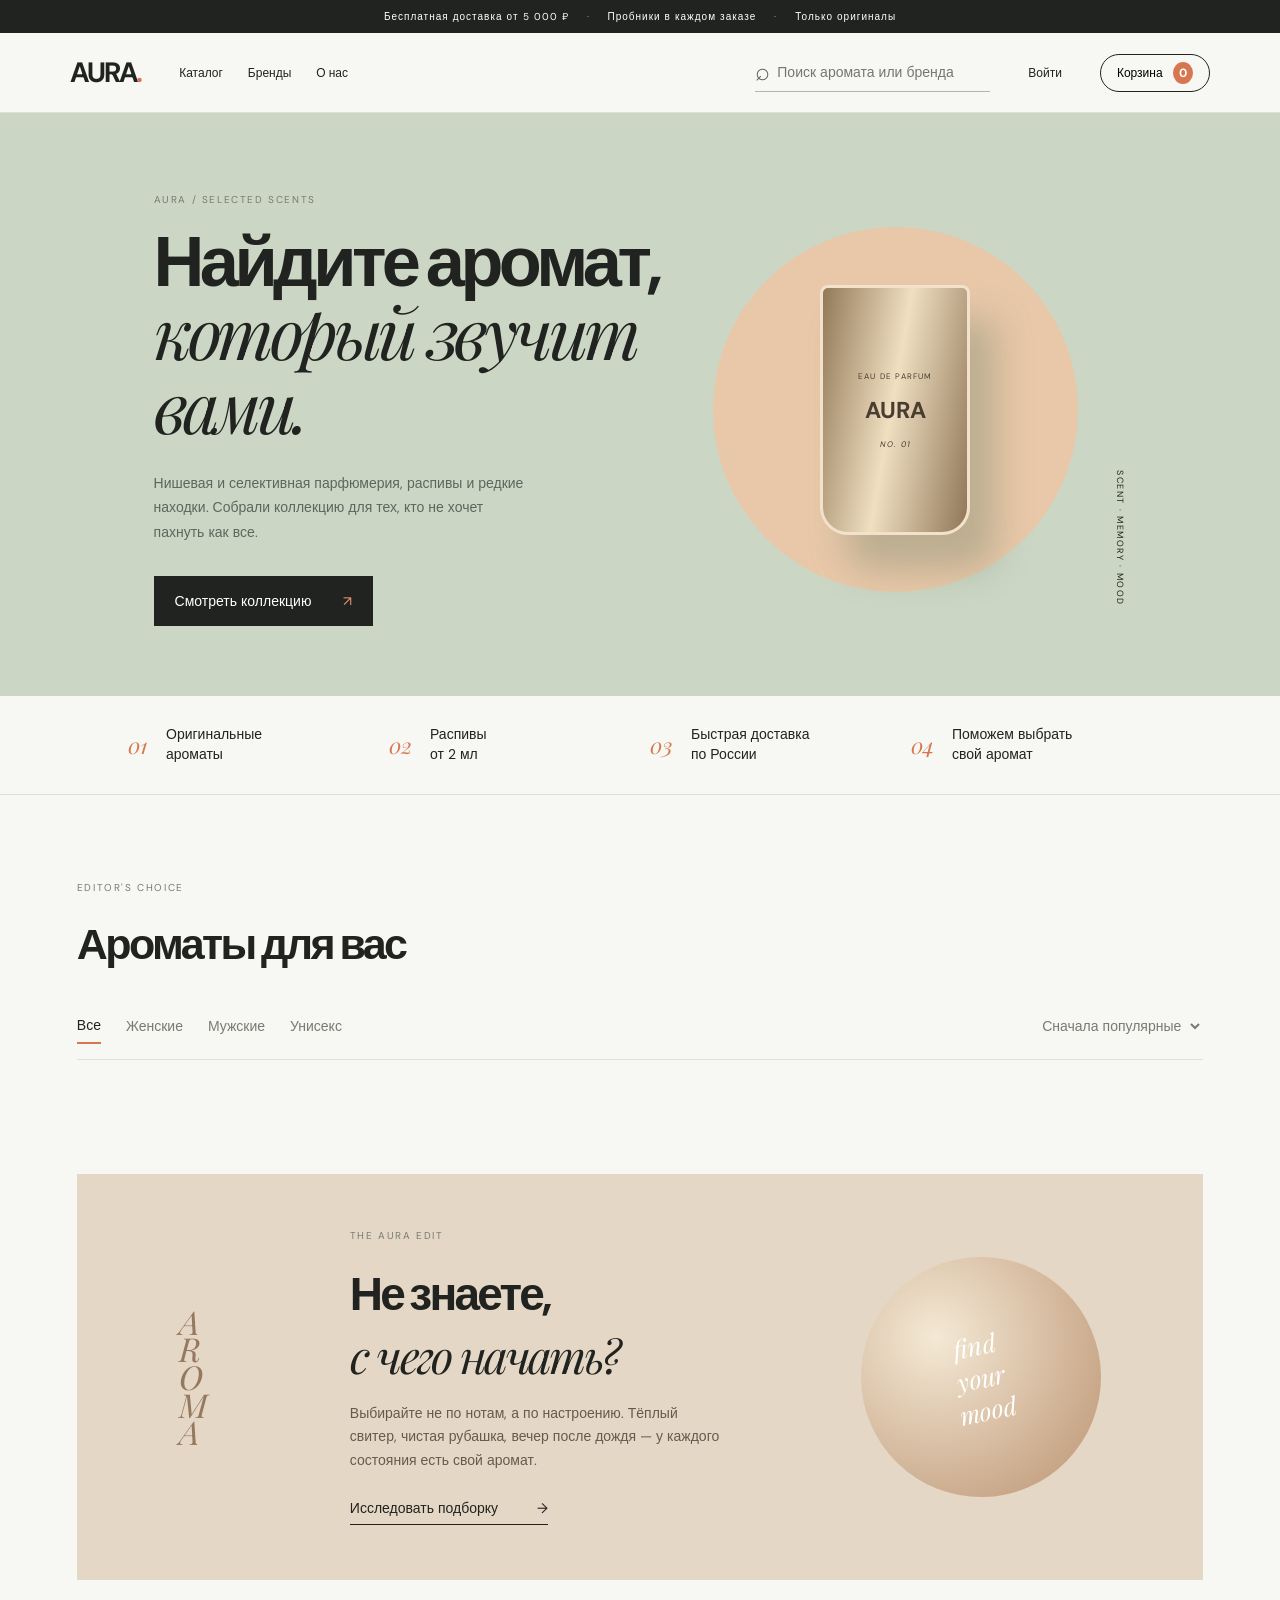
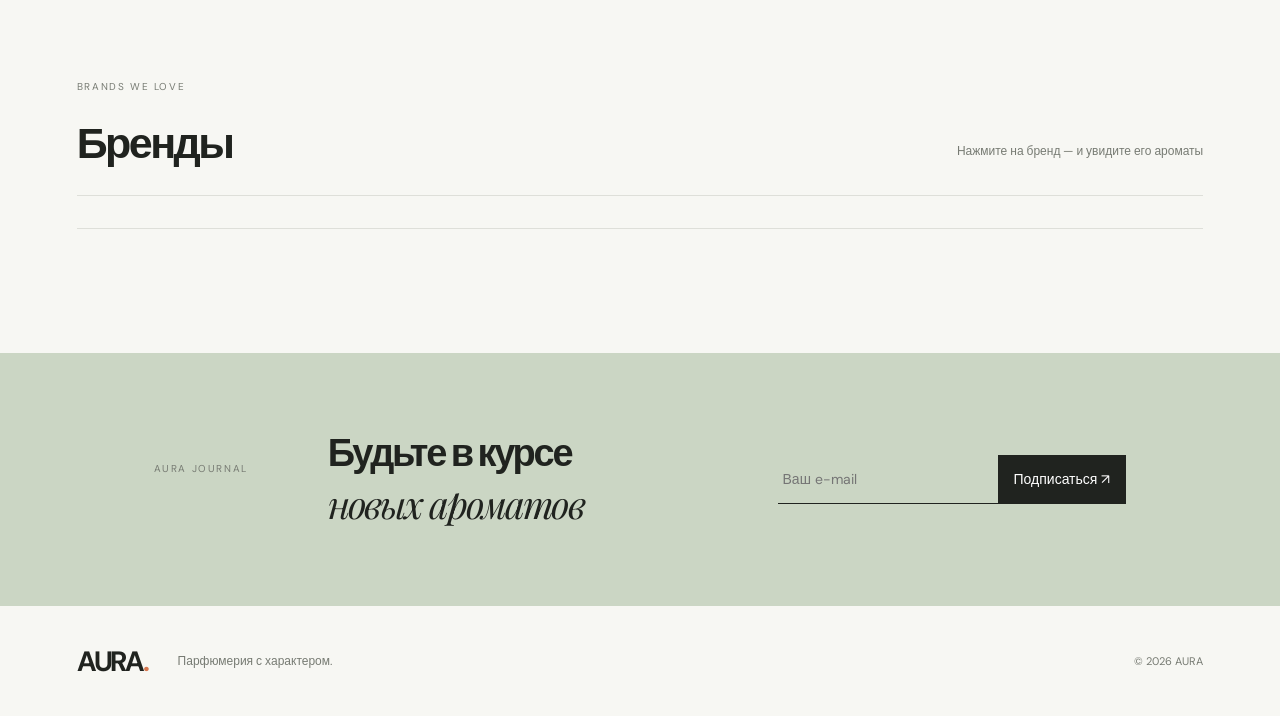
==== commit 3dcf3e9f: "Исправить размещение брендов и дополнить алфавитный справочник" ====
--- a/index.html
+++ b/index.html
@@ -9,7 +9,7 @@
 <section class="values"><div><strong>01</strong><span>Оригинальные<br>ароматы</span></div><div><strong>02</strong><span>Распивы<br>от 2 мл</span></div><div><strong>03</strong><span>Быстрая доставка<br>по России</span></div><div><strong>04</strong><span>Поможем выбрать<br>свой аромат</span></div></section>
 <section id="catalog" class="catalog"><div class="section-head"><div><p class="eyebrow">EDITOR'S CHOICE</p><h2>Ароматы для вас</h2></div><p class="result-count" id="resultCount"></p></div><div class="catalog-tools"><div class="chips"><button class="chip active" data-filter="all">Все</button><button class="chip" data-filter="women">Женские</button><button class="chip" data-filter="men">Мужские</button><button class="chip" data-filter="unisex">Унисекс</button></div><select id="sort"><option value="featured">Сначала популярные</option><option value="priceAsc">Цена: по возрастанию</option><option value="priceDesc">Цена: по убыванию</option></select></div><div id="products" class="products"></div></section>
 <section class="editorial"><div class="editorial-title">A<br>R<br>O<br>M<br>A</div><div><p class="eyebrow">THE AURA EDIT</p><h2>Не знаете,<br><em>с чего начать?</em></h2><p>Выбирайте не по нотам, а по настроению. Тёплый свитер, чистая рубашка, вечер после дождя — у каждого состояния есть свой аромат.</p><a href="#catalog" class="text-link">Исследовать подборку <span>→</span></a></div><div class="editorial-orb"><span>find<br>your<br>mood</span></div></section>
-<section id="brands" class="brands"><div class="section-head"><div><p class="eyebrow">BRANDS WE LOVE</p><h2>Бренды</h2></div><p class="result-count">Нажмите на бренд — и увидите его ароматы</p></div><div class="brand-letters"><button class="brand-letter active" data-brand-letter="all">Все</button><button class="brand-letter" data-brand-letter="0-9">0–9</button><button class="brand-letter" data-brand-letter="A">A</button><button class="brand-letter" data-brand-letter="B">B</button><button class="brand-letter" data-brand-letter="C">C</button><button class="brand-letter" data-brand-letter="E">E</button><button class="brand-letter" data-brand-letter="F">F</button><button class="brand-letter" data-brand-letter="G">G</button><button class="brand-letter" data-brand-letter="H">H</button><button class="brand-letter" data-brand-letter="I">I</button><button class="brand-letter" data-brand-letter="K">K</button><button class="brand-letter" data-brand-letter="L">L</button><button class="brand-letter" data-brand-letter="M">M</button><button class="brand-letter" data-brand-letter="N">N</button><button class="brand-letter" data-brand-letter="O">O</button><button class="brand-letter" data-brand-letter="P">P</button><button class="brand-letter" data-brand-letter="R">R</button><button class="brand-letter" data-brand-letter="T">T</button><button class="brand-letter" data-brand-letter="V">V</button><button class="brand-letter" data-brand-letter="X">X</button><button class="brand-letter" data-brand-letter="Y">Y</button></div><div id="brandList" class="brand-list"></div></section>
+<section id="brands" class="brands"><div class="section-head"><div><p class="eyebrow">BRANDS WE LOVE</p><h2>Бренды</h2></div><p class="result-count">Нажмите на бренд — и увидите его ароматы</p></div><div class="brand-letters" id="brandLetters"></div><div id="brandList" class="brand-list"></div></section>
 <section id="about" class="newsletter"><p class="eyebrow">AURA JOURNAL</p><h2>Будьте в курсе<br><em>новых ароматов</em></h2><form id="subscribe"><input type="email" placeholder="Ваш e-mail" required><button class="primary">Подписаться ↗</button></form></section>
 </main><footer><a class="logo" href="#">AURA<span>.</span></a><p>Парфюмерия с характером.</p><span>© 2026 AURA</span></footer>
 <aside id="drawer" class="drawer"><div class="drawer-head"><h2>Ваша корзина <small id="cartItemsCount"></small></h2><button id="closeCart">×</button></div><div id="cartItems"></div><div class="cart-bottom"><div><span>Итого</span><strong id="cartTotal">0 ₽</strong></div><button class="primary checkout" id="checkout">Оформить заказ <span>↗</span></button></div></aside><div id="overlay"></div><script src="app.js"></script>
--- a/styles.css
+++ b/styles.css
@@ -2,4 +2,19 @@
 :root{--ink:#20231f;--muted:#777b73;--line:#dedfd9;--cream:#f7f7f3;--sage:#cbd6c4;--orange:#d7774f}*{box-sizing:border-box}html{scroll-behavior:smooth}body{margin:0;background:var(--cream);color:var(--ink);font:14px 'DM Sans',sans-serif}button,input,select{font:inherit}button{cursor:pointer}a{color:inherit;text-decoration:none}.announcement{background:var(--ink);color:#fff;text-align:center;padding:10px;font-size:10px;letter-spacing:.1em}.announcement span{color:#dd8e6d;margin:0 14px}.site-header{height:80px;padding:0 5.5%;display:flex;align-items:center;gap:38px;border-bottom:1px solid var(--line);background:rgba(247,247,243,.95);position:sticky;top:0;z-index:5}.logo{font-size:28px;font-weight:700;letter-spacing:-.08em}.logo span{color:var(--orange)}.main-nav{display:flex;gap:25px;font-size:12px}.main-nav a:hover,.admin-link:hover,.text-link:hover{color:var(--orange)}.search{margin-left:auto;display:flex;gap:7px;align-items:center;border-bottom:1px solid #b3b5ae;width:235px;color:#60655e}.search span{font-size:25px;line-height:0}.search input{width:100%;padding:10px 0;border:0;background:none;outline:0}.admin-link{font-size:12px}.cart-button{border:1px solid var(--ink);border-radius:22px;padding:10px 16px;background:none;font-size:12px}.cart-button b{background:var(--orange);color:#fff;border-radius:50%;padding:3px 6px;margin-left:7px}.mobile-menu{display:none;background:none;border:0;font-size:20px}.hero{min-height:580px;background:var(--sage);display:grid;grid-template-columns:1.05fr .95fr;padding:80px 12% 70px;overflow:hidden}.eyebrow{font-size:10px;letter-spacing:.16em;color:var(--muted);margin:0 0 22px}.hero h1{font-size:clamp(42px,5.5vw,76px);line-height:.98;letter-spacing:-.065em;margin:0 0 26px}.hero h1 em,h2 em{font-family:'Playfair Display',serif;font-weight:400}.hero-text{max-width:370px;line-height:1.75;color:#5d665d}.primary{display:inline-block;border:0;background:var(--ink);color:#fff;padding:16px 21px;margin-top:18px}.primary span{margin-left:28px;color:#e99575}.hero-visual{position:relative;display:grid;place-items:center}.sun{width:365px;height:365px;border-radius:50%;background:#e8c8a8;position:absolute}.hero-bottle{z-index:1;width:150px;height:250px;border:3px solid #f2e2cc;border-radius:8px 8px 28px 28px;background:linear-gradient(100deg,#927958,#f0dfc1 48%,#8f7657);box-shadow:26px 35px 35px #7a866f66;display:flex;flex-direction:column;align-items:center;justify-content:center;color:#493d31;gap:14px}.hero-bottle small,.hero-bottle i{font-size:8px;letter-spacing:.15em}.hero-bottle strong{font-size:23px}.vertical-note{position:absolute;right:0;bottom:20px;writing-mode:vertical-rl;font-size:9px;letter-spacing:.18em}.values{display:grid;grid-template-columns:repeat(4,1fr);padding:29px 10%;border-bottom:1px solid var(--line);gap:20px}.values div{display:flex;gap:18px;align-items:center}.values strong{font:italic 22px 'Playfair Display';color:var(--orange)}.values span{line-height:1.4}.catalog{padding:86px 6%}.section-head{display:flex;justify-content:space-between;align-items:end}.section-head h2,.editorial h2,.newsletter h2{font-size:43px;letter-spacing:-.06em;margin:0}.result-count{color:var(--muted);font-size:12px}.catalog-tools{display:flex;justify-content:space-between;align-items:center;border-bottom:1px solid var(--line);padding:36px 0 15px;margin-bottom:28px}.chips{display:flex;gap:25px}.chip{border:0;background:none;color:var(--muted);padding:8px 0}.chip.active{color:var(--ink);border-bottom:2px solid var(--orange)}select{border:0;background:transparent;color:var(--muted);outline:0}.products{display:grid;grid-template-columns:repeat(4,1fr);gap:28px 18px}.product-art{height:280px;position:relative;display:grid;place-items:center;overflow:hidden}.product-art:after{content:'';position:absolute;width:150px;height:210px;border-radius:50%;background:#ffffff40;filter:blur(20px)}.sand{background:#d9c6a9}.amber{background:#947557}.clay{background:#b88c78}.green{background:#a8b39c}.olive{background:#9da58a}.rose{background:#d6aaa0}.blue{background:#aabfc2}.gold{background:#d0a364}.heart{position:absolute;right:15px;top:13px;font-size:21px;z-index:1}.mini-bottle{z-index:1;width:73px;height:115px;border:2px solid #f4e5ce;border-radius:5px 5px 13px 13px;background:linear-gradient(90deg,#806746,#f0dcba,#856e4d);display:grid;place-items:center;font-family:'Playfair Display';font-size:27px;box-shadow:13px 18px 22px #554a3a55}.product-art>small{position:absolute;bottom:14px;left:15px;font-size:8px;letter-spacing:.15em}.product-info{padding-top:15px}.product-info p{font-size:10px;color:var(--muted);text-transform:uppercase;letter-spacing:.08em;margin:0 0 8px}.product-info h3{font-size:16px;font-weight:500;margin:0 0 8px}.product-info>small{color:var(--muted);font-size:11px}.product-bottom{display:flex;justify-content:space-between;align-items:center;margin-top:18px}.product-bottom strong{font-size:13px}.add{border:0;border-bottom:1px solid var(--ink);background:none;padding:3px 0;font-size:11px}.empty{color:var(--muted);line-height:1.8;padding:30px 0}.editorial{margin:0 6% 100px;background:#e5d7c5;min-height:390px;padding:55px 8%;display:grid;grid-template-columns:.5fr 1.2fr 1fr;align-items:center;overflow:hidden}.editorial-title{font:italic 33px 'Playfair Display';line-height:.84;color:#96785e}.editorial h2{font-size:46px}.editorial p:not(.eyebrow){max-width:370px;line-height:1.7;color:#665a4d}.text-link{border-bottom:1px solid var(--ink);padding-bottom:7px;display:inline-block;margin-top:12px}.text-link span{margin-left:35px}.editorial-orb{justify-self:end;width:240px;height:240px;border-radius:50%;background:radial-gradient(circle at 35% 30%,#f4e9d5,#bb9270);display:grid;place-items:center;text-align:center;font:italic 25px 'Playfair Display';color:#fff;transform:rotate(-12deg)}.brands{text-align:center;padding:0 6% 100px}.brands>div{display:flex;justify-content:space-around;align-items:center;border-top:1px solid var(--line);border-bottom:1px solid var(--line);padding:30px 0;font-family:Georgia,serif;font-size:20px}.brands span:nth-child(2){font-style:italic}.newsletter{background:var(--sage);padding:75px 12%;display:flex;align-items:center;gap:80px}.newsletter h2{font-size:38px}.newsletter form{margin-left:auto;display:flex;border-bottom:1px solid var(--ink)}.newsletter input{border:0;background:transparent;padding:15px 5px;outline:0;min-width:220px}.newsletter .primary{margin:0;padding:13px 16px}.newsletter .primary span{display:none}footer{padding:35px 6%;display:flex;align-items:center;gap:30px}footer p{color:var(--muted);margin-right:auto;font-size:12px}footer>span{color:var(--muted);font-size:11px}.drawer{position:fixed;right:0;top:0;bottom:0;width:410px;max-width:100%;background:var(--cream);z-index:10;transform:translateX(100%);transition:.3s;padding:35px;display:flex;flex-direction:column}.drawer.open{transform:translateX(0)}.drawer-head{display:flex;justify-content:space-between;border-bottom:1px solid var(--line);padding-bottom:20px}.drawer-head h2{margin:0;font-size:25px}.drawer-head small{color:var(--muted);font-size:12px}.drawer-head button{border:0;background:none;font-size:30px}.cart-row{display:grid;grid-template-columns:55px 1fr auto 20px;gap:13px;align-items:center;padding:16px 0;border-bottom:1px solid var(--line)}.cart-thumb{height:65px;display:grid;place-items:center;font:22px 'Playfair Display'}.cart-row b{display:block;font-size:12px}.cart-row small{display:block;color:var(--muted);font-size:10px;margin-top:6px}.cart-row strong{font-size:11px}.cart-row button{border:0;background:none;font-size:20px;color:var(--muted)}.cart-bottom{margin-top:auto}.cart-bottom>div{display:flex;justify-content:space-between;margin-bottom:20px}.cart-bottom strong{font-size:18px}.checkout{width:100%;text-align:left;margin:0}.checkout span{float:right}#overlay{display:none;position:fixed;inset:0;background:#20231f66;z-index:9}#overlay.show{display:block}
 @media(max-width:800px){.site-header{gap:15px;padding:0 5%;height:68px}.main-nav{display:none;position:absolute;top:68px;left:0;right:0;background:var(--cream);padding:20px 5%;flex-direction:column}.main-nav.show{display:flex}.search{width:auto;flex:1}.admin-link{display:none}.mobile-menu{display:block}.hero{grid-template-columns:1fr;padding:60px 8% 40px}.hero-visual{min-height:300px}.values{grid-template-columns:repeat(2,1fr);padding:25px 8%}.catalog{padding:60px 6%}.products{grid-template-columns:repeat(2,1fr);gap:25px 12px}.product-art{height:220px}.catalog-tools{display:block}.chips{overflow:auto;margin-bottom:18px;gap:20px}.editorial{margin:0 6% 70px;padding:40px 8%;grid-template-columns:1fr;gap:25px}.editorial-title{display:none}.editorial-orb{justify-self:center}.brands>div{flex-wrap:wrap;gap:22px;font-size:16px}.newsletter{display:block;padding:55px 8%}.newsletter form{margin-top:25px}.newsletter input{min-width:0;width:100%}footer{padding:28px 6%;flex-wrap:wrap;gap:12px}footer p{width:100%;order:3}.section-head h2{font-size:35px}}
 .brands{text-align:left}.brands .section-head{border:0;padding:0 0 30px}.brand-letters{display:flex;flex-wrap:wrap;gap:8px;border-top:1px solid var(--line);border-bottom:1px solid var(--line);padding:18px 0;margin-bottom:24px}.brand-letter{border:0;background:transparent;color:var(--muted);min-width:27px;padding:7px 5px}.brand-letter.active,.brand-letter:hover{background:var(--ink);color:#fff;border-radius:50%}.brand-list{display:grid;grid-template-columns:repeat(4,1fr);gap:0 20px}.brand-item{border:0;border-bottom:1px solid var(--line);background:transparent;text-align:left;padding:15px 4px;font:16px Georgia,serif;display:flex;justify-content:space-between}.brand-item span{opacity:0;color:var(--orange)}.brand-item:hover,.brand-item.selected{color:var(--orange)}.brand-item:hover span,.brand-item.selected span{opacity:1}
-@media(max-width:800px){.brand-list{grid-template-columns:repeat(2,1fr);gap:0 15px}.brand-item{font-size:14px}.brand-letters{gap:3px}}+@media(max-width:800px){.brand-list{grid-template-columns:repeat(2,1fr);gap:0 15px}.brand-item{font-size:14px}.brand-letters{gap:3px}}
+.brands{width:100%;max-width:100%;overflow:hidden}.brands>.section-head{display:flex;justify-content:space-between;align-items:end;gap:20px}.brands>.brand-letters{display:flex;flex-wrap:wrap;justify-content:flex-start;align-items:center;gap:6px;width:100%;max-width:100%;overflow:hidden}.brands>.brand-list{display:grid;grid-template-columns:repeat(4,minmax(0,1fr));width:100%;max-width:100%;overflow:hidden}.brand-item{min-width:0;overflow:hidden;text-overflow:ellipsis;white-space:nowrap}.brand-item span{flex:0 0 auto;margin-left:8px}.brand-letter{flex:0 0 auto}
+@media(max-width:800px){.brands>.section-head{display:block}.brands>.section-head .result-count{margin-top:12px}.brands>.brand-letters{overflow-x:auto;flex-wrap:nowrap;padding-bottom:14px}.brands>.brand-list{grid-template-columns:repeat(2,minmax(0,1fr));gap:0 12px}}
+/* Scoped brand layout: overrides legacy .brands > div rules. */
+#brands{width:100%;max-width:100%;overflow:visible;scroll-margin-top:90px}
+#brands>.section-head{display:flex;flex-wrap:wrap;justify-content:space-between;font:inherit;gap:16px;border:0;padding:0 0 24px}
+#brands>.brand-letters{display:flex;flex-wrap:wrap;justify-content:flex-start;gap:6px;width:100%;max-width:100%;overflow:visible;font:inherit;padding:16px 0}
+#brands .brand-letter{min-width:36px;min-height:40px;padding:8px;border-radius:6px;flex:0 0 auto}
+#brands>.brand-list{display:grid;grid-template-columns:repeat(4,minmax(0,1fr));gap:0 20px;align-items:stretch;width:100%;max-width:100%;border:0;padding:0;font:inherit;overflow:visible}
+#brands .brand-item{display:block;position:relative;min-width:0;width:100%;white-space:normal;overflow-wrap:anywhere;overflow:visible;text-overflow:clip;padding:16px 24px 16px 0;line-height:1.5}
+#brands .brand-item span{position:absolute;right:2px;top:16px;font-style:normal}
+#brands button:focus-visible{outline:2px solid var(--orange);outline-offset:2px}
+#catalog{scroll-margin-top:90px}
+@media(max-width:900px){#brands>.brand-list{grid-template-columns:repeat(3,minmax(0,1fr))}}
+@media(max-width:600px){#brands>.brand-list{grid-template-columns:repeat(2,minmax(0,1fr));gap:0 14px}}
+@media(max-width:360px){#brands>.brand-list{grid-template-columns:minmax(0,1fr)}}
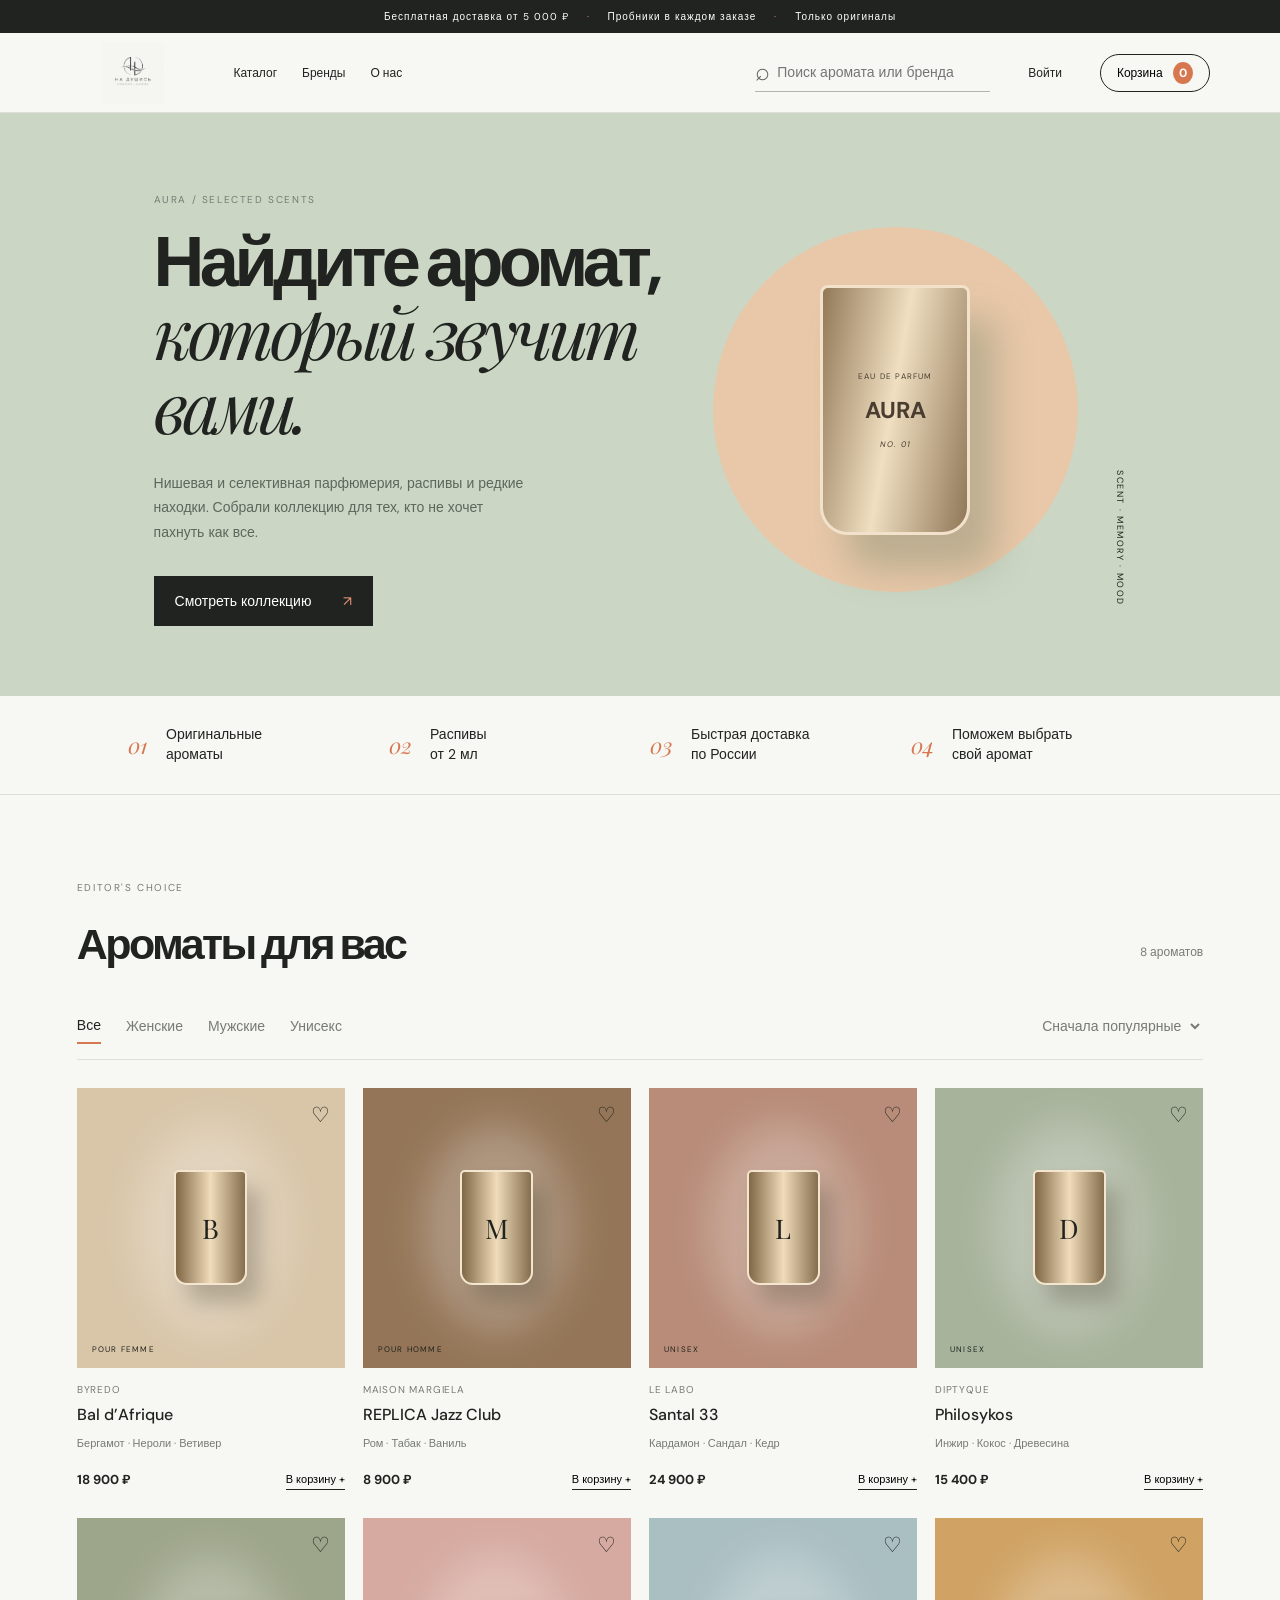
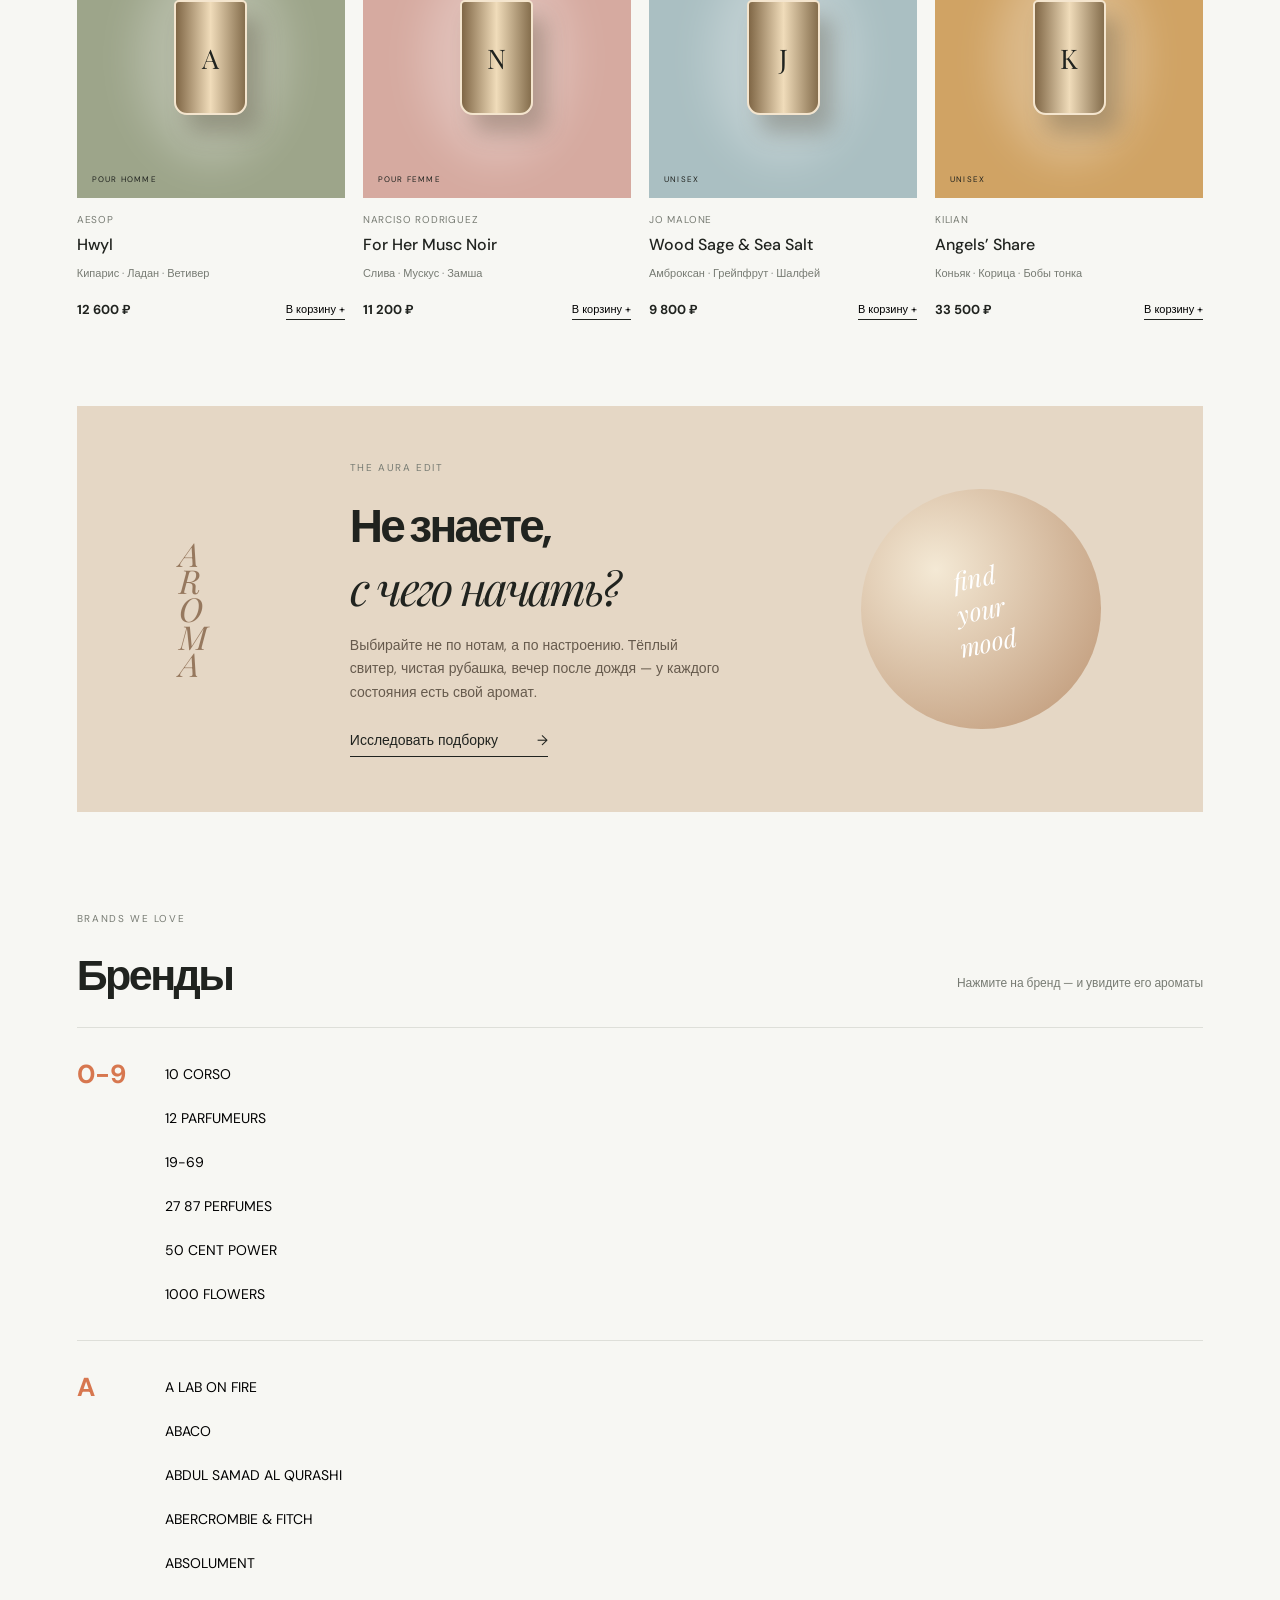
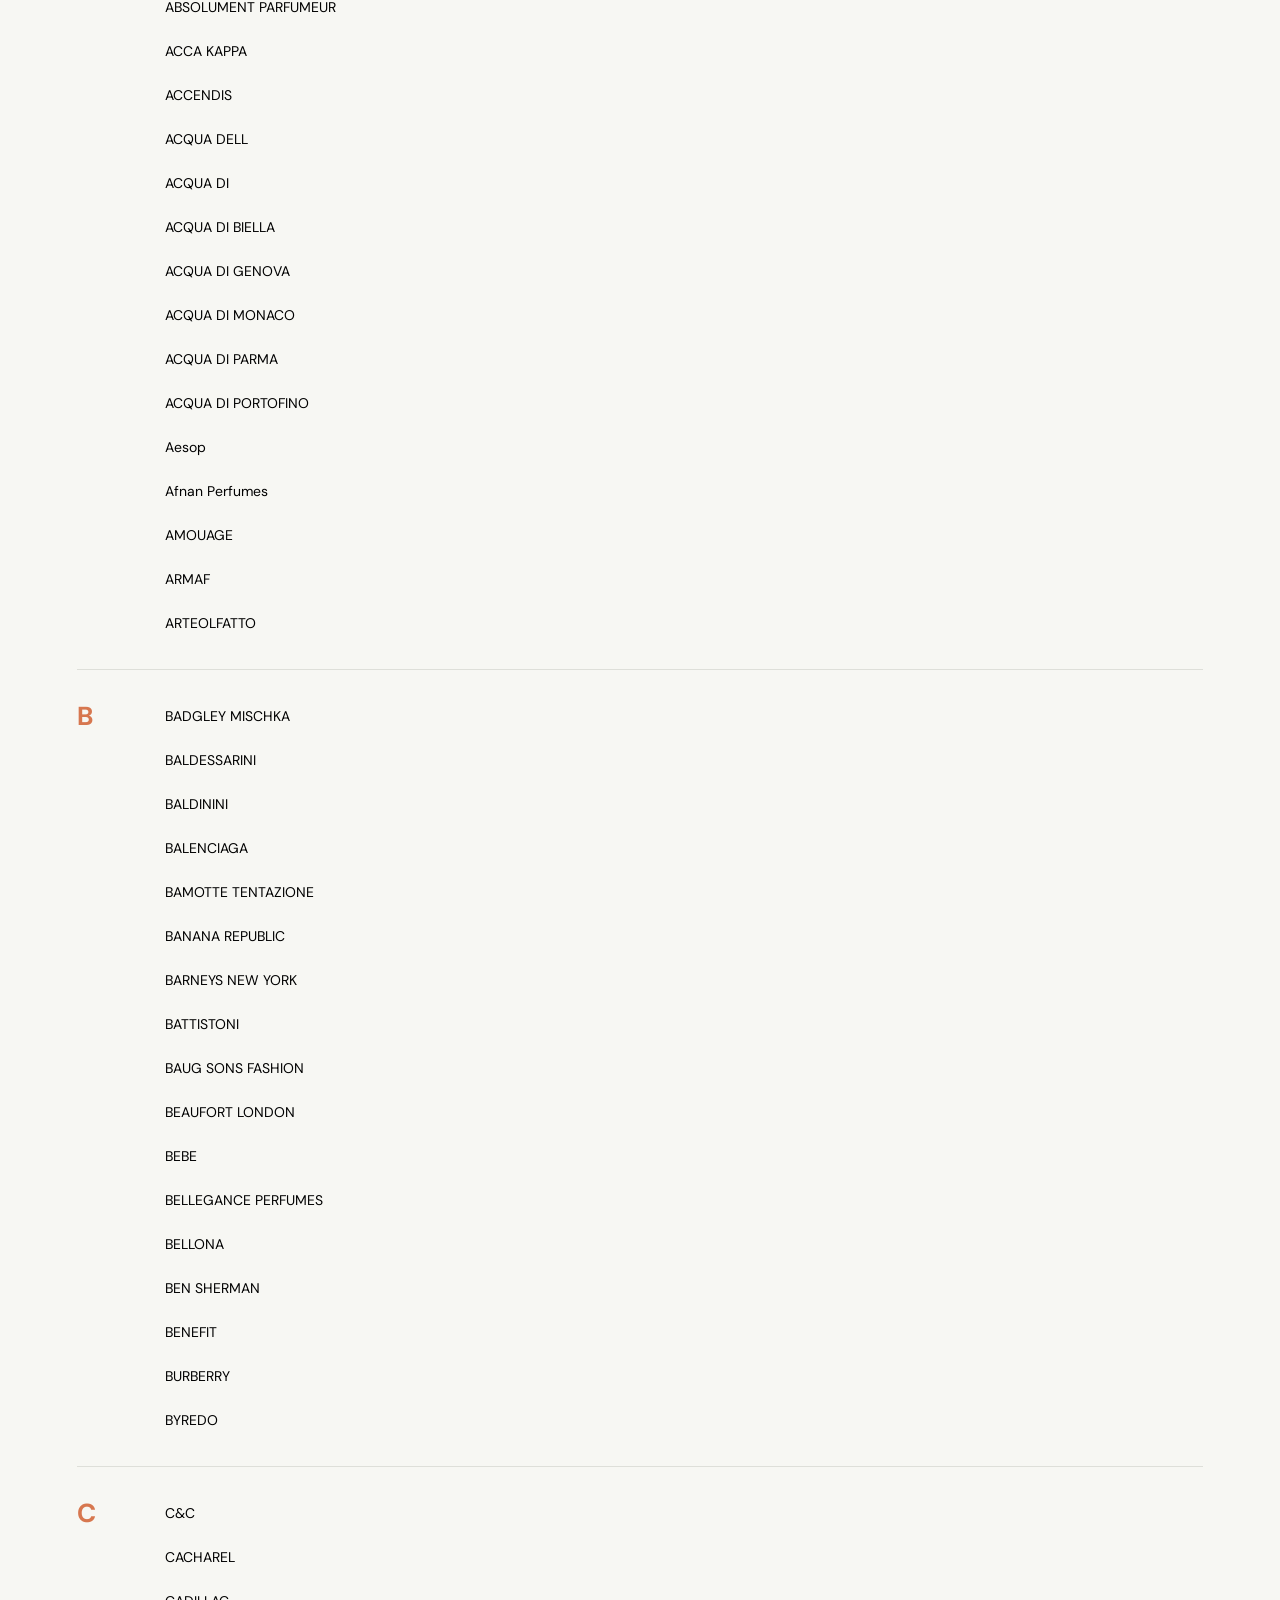
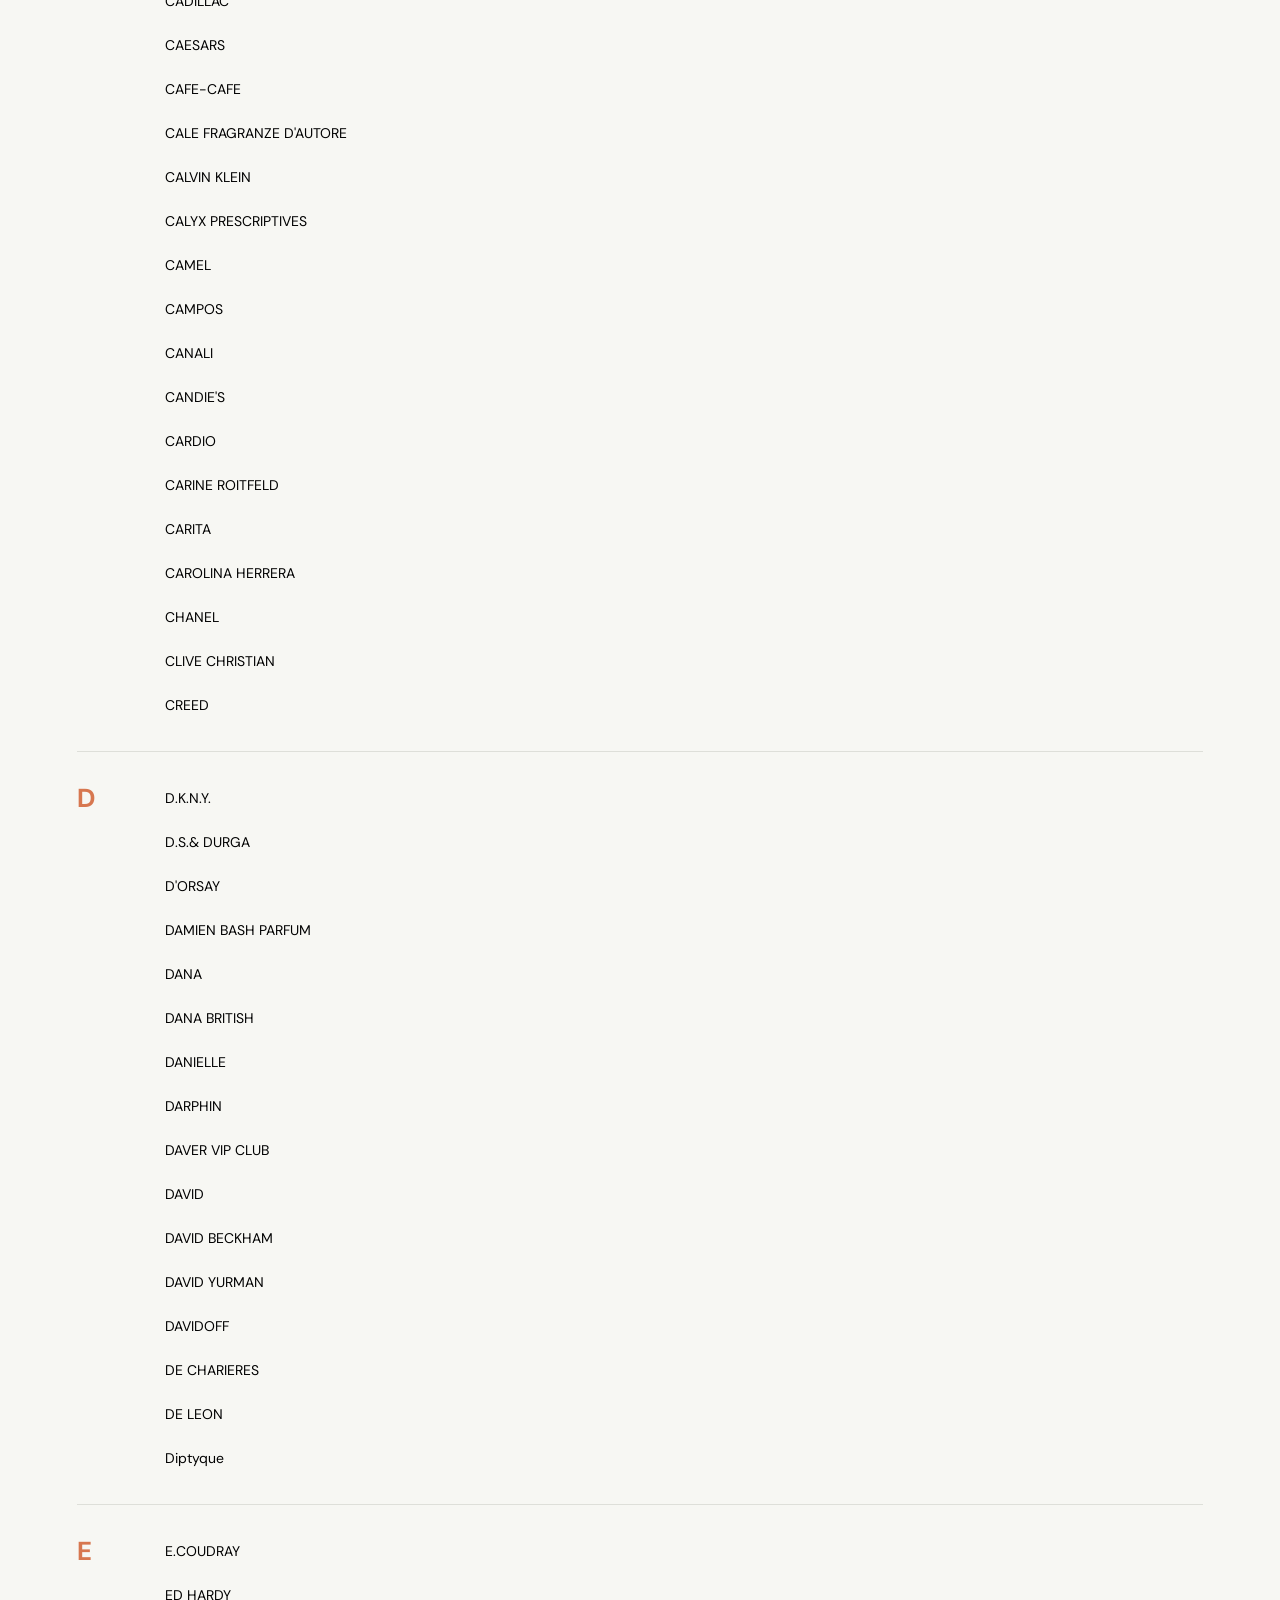
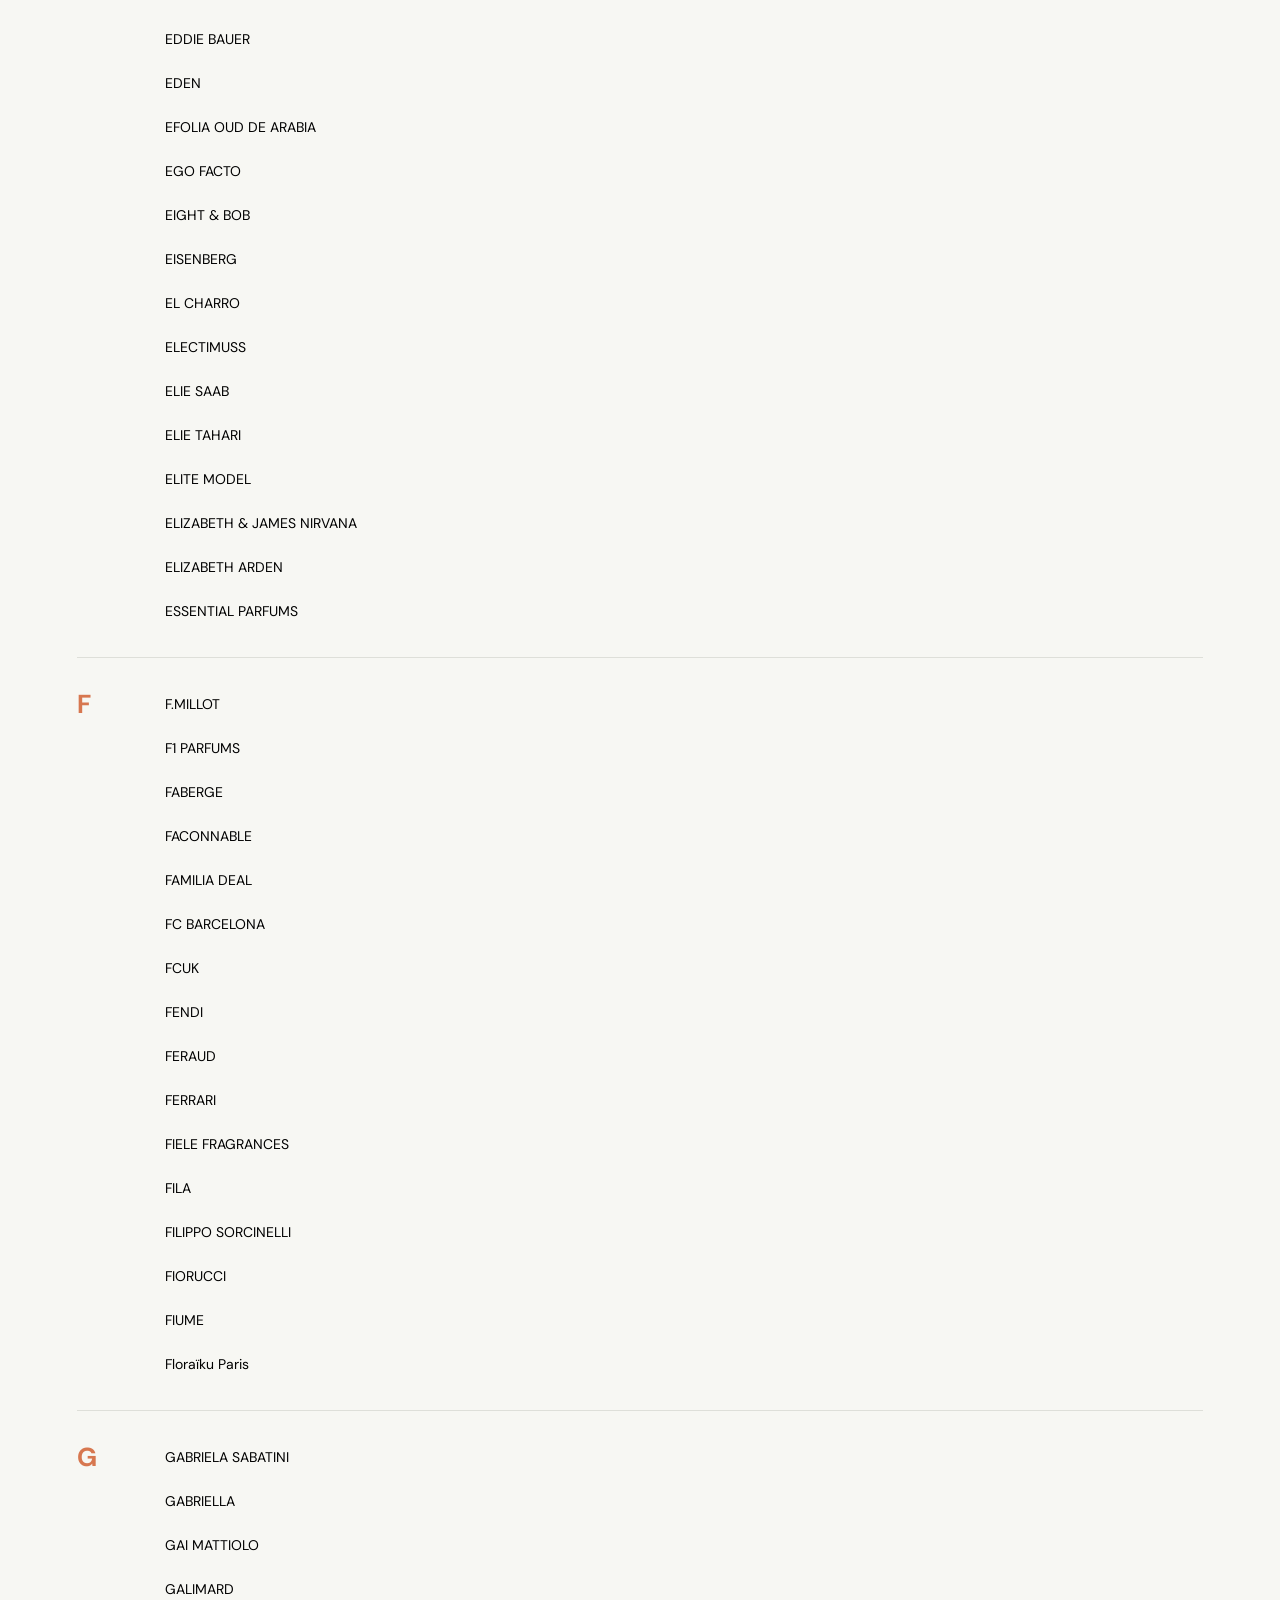
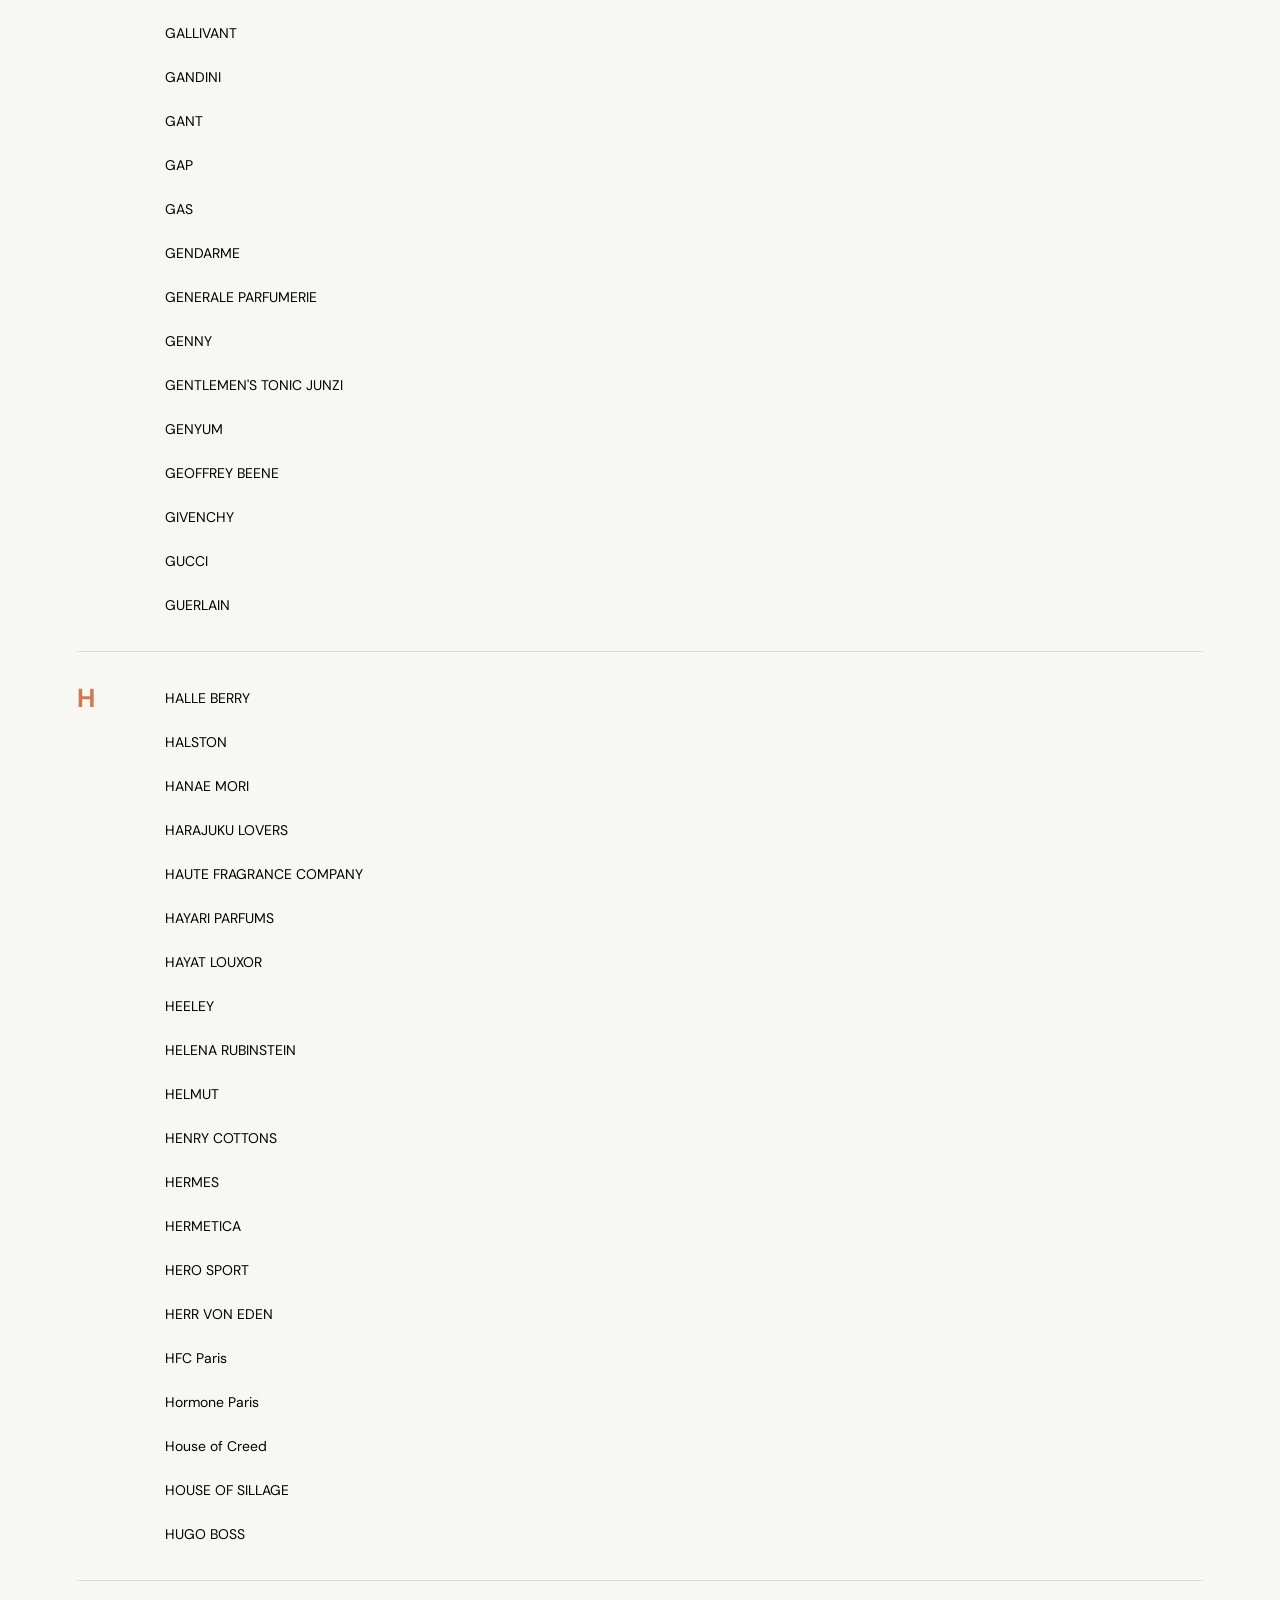
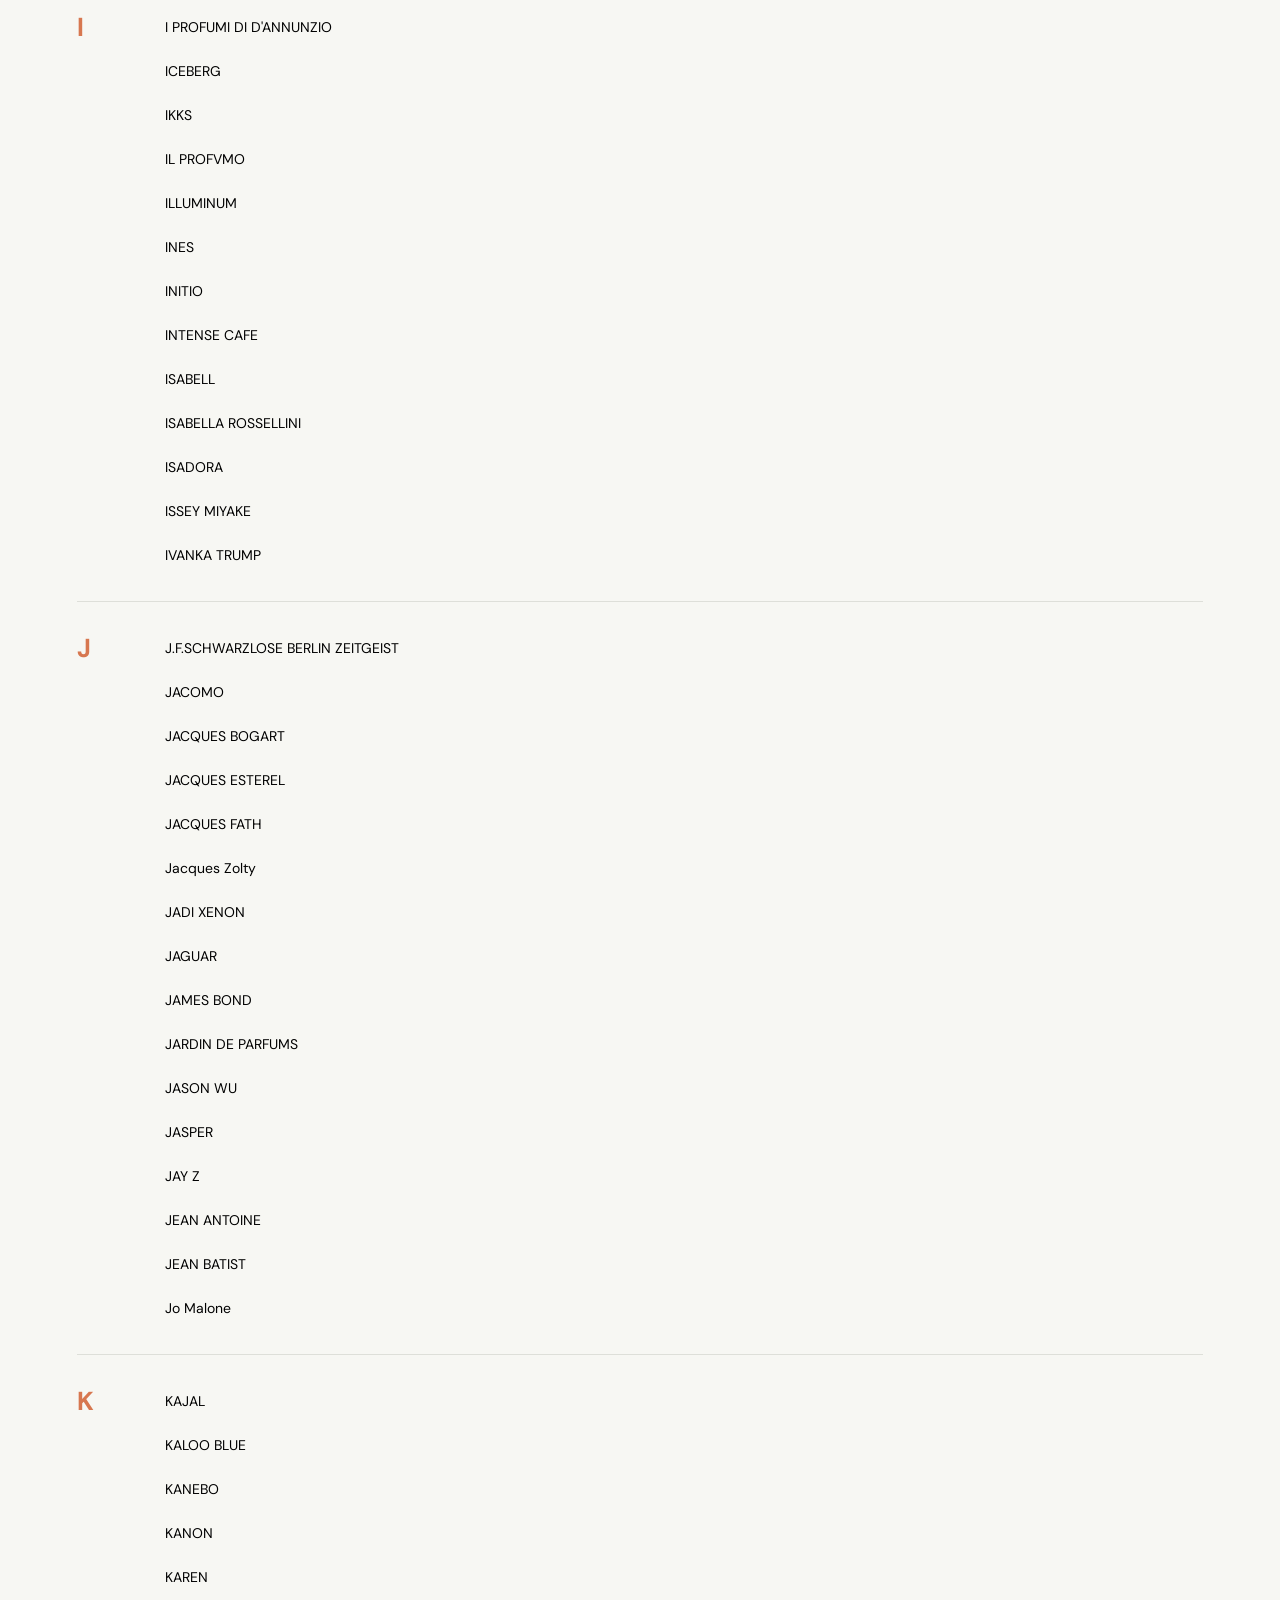
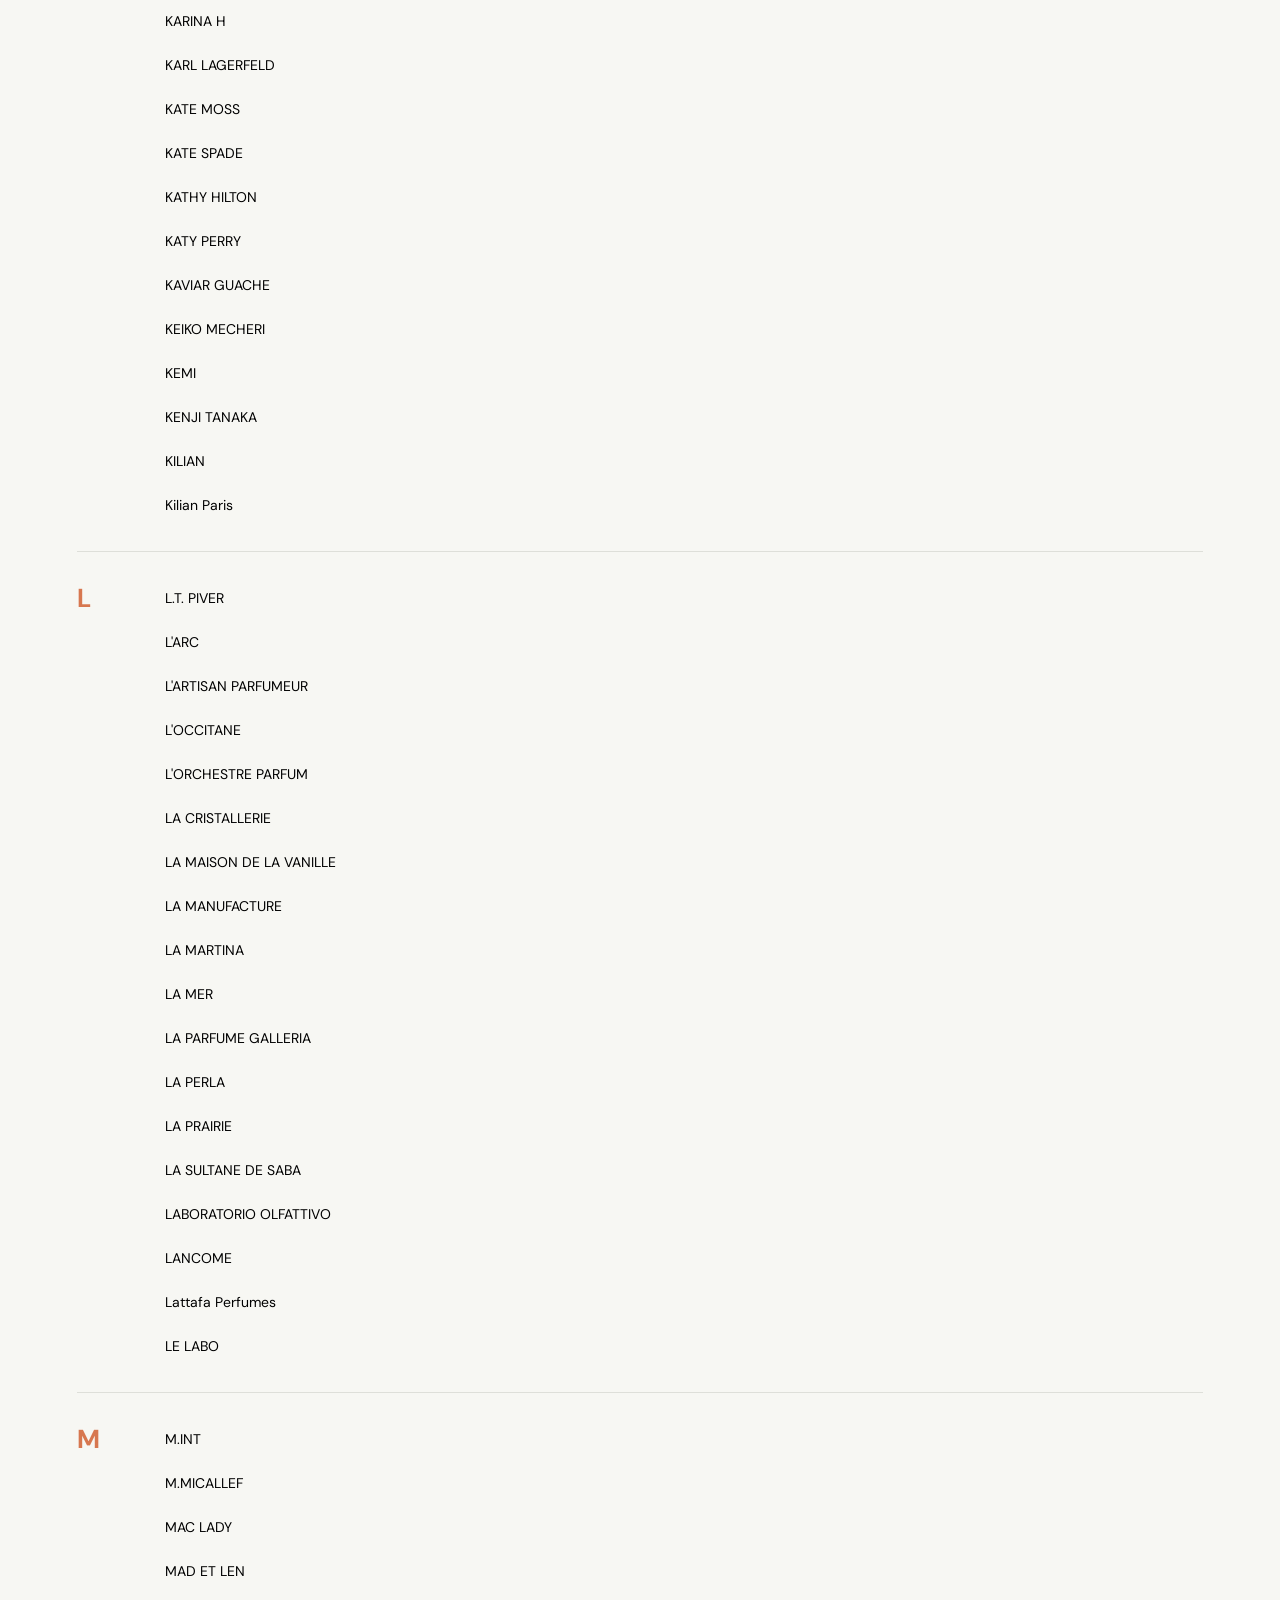
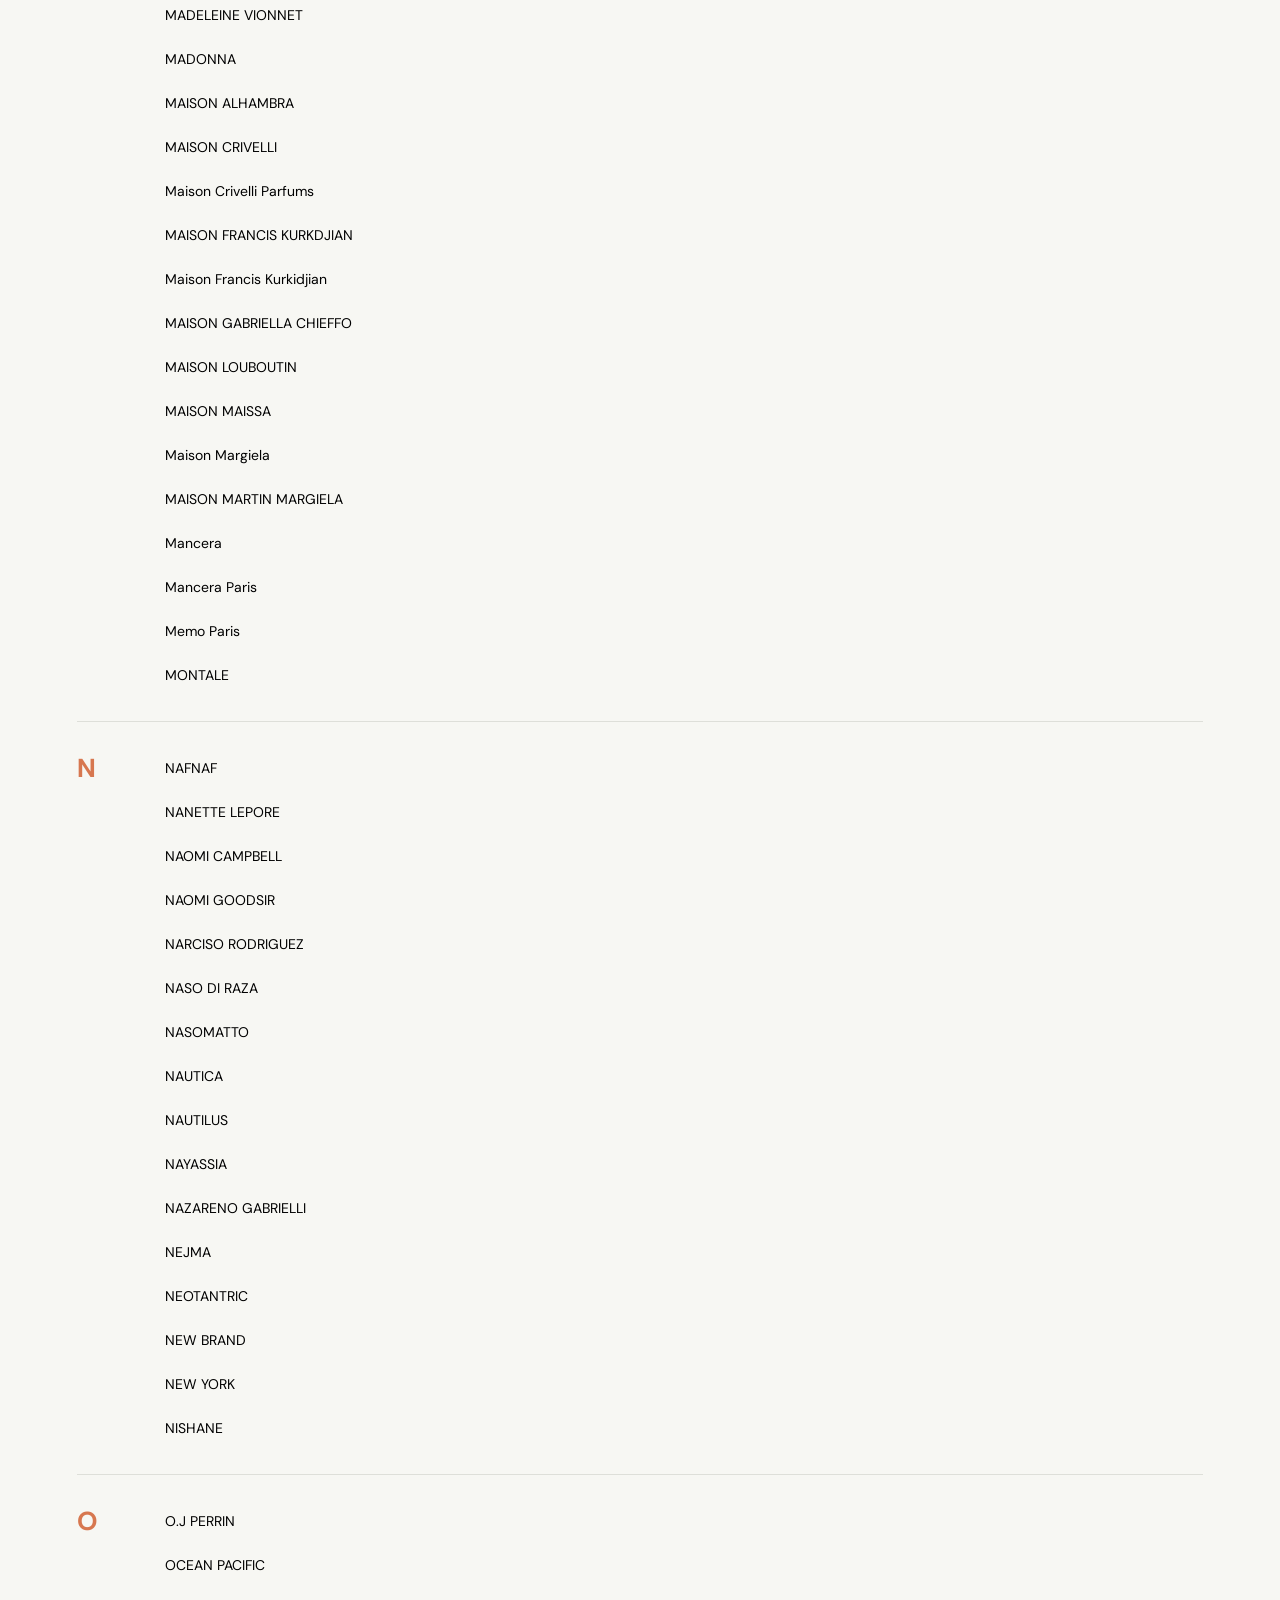
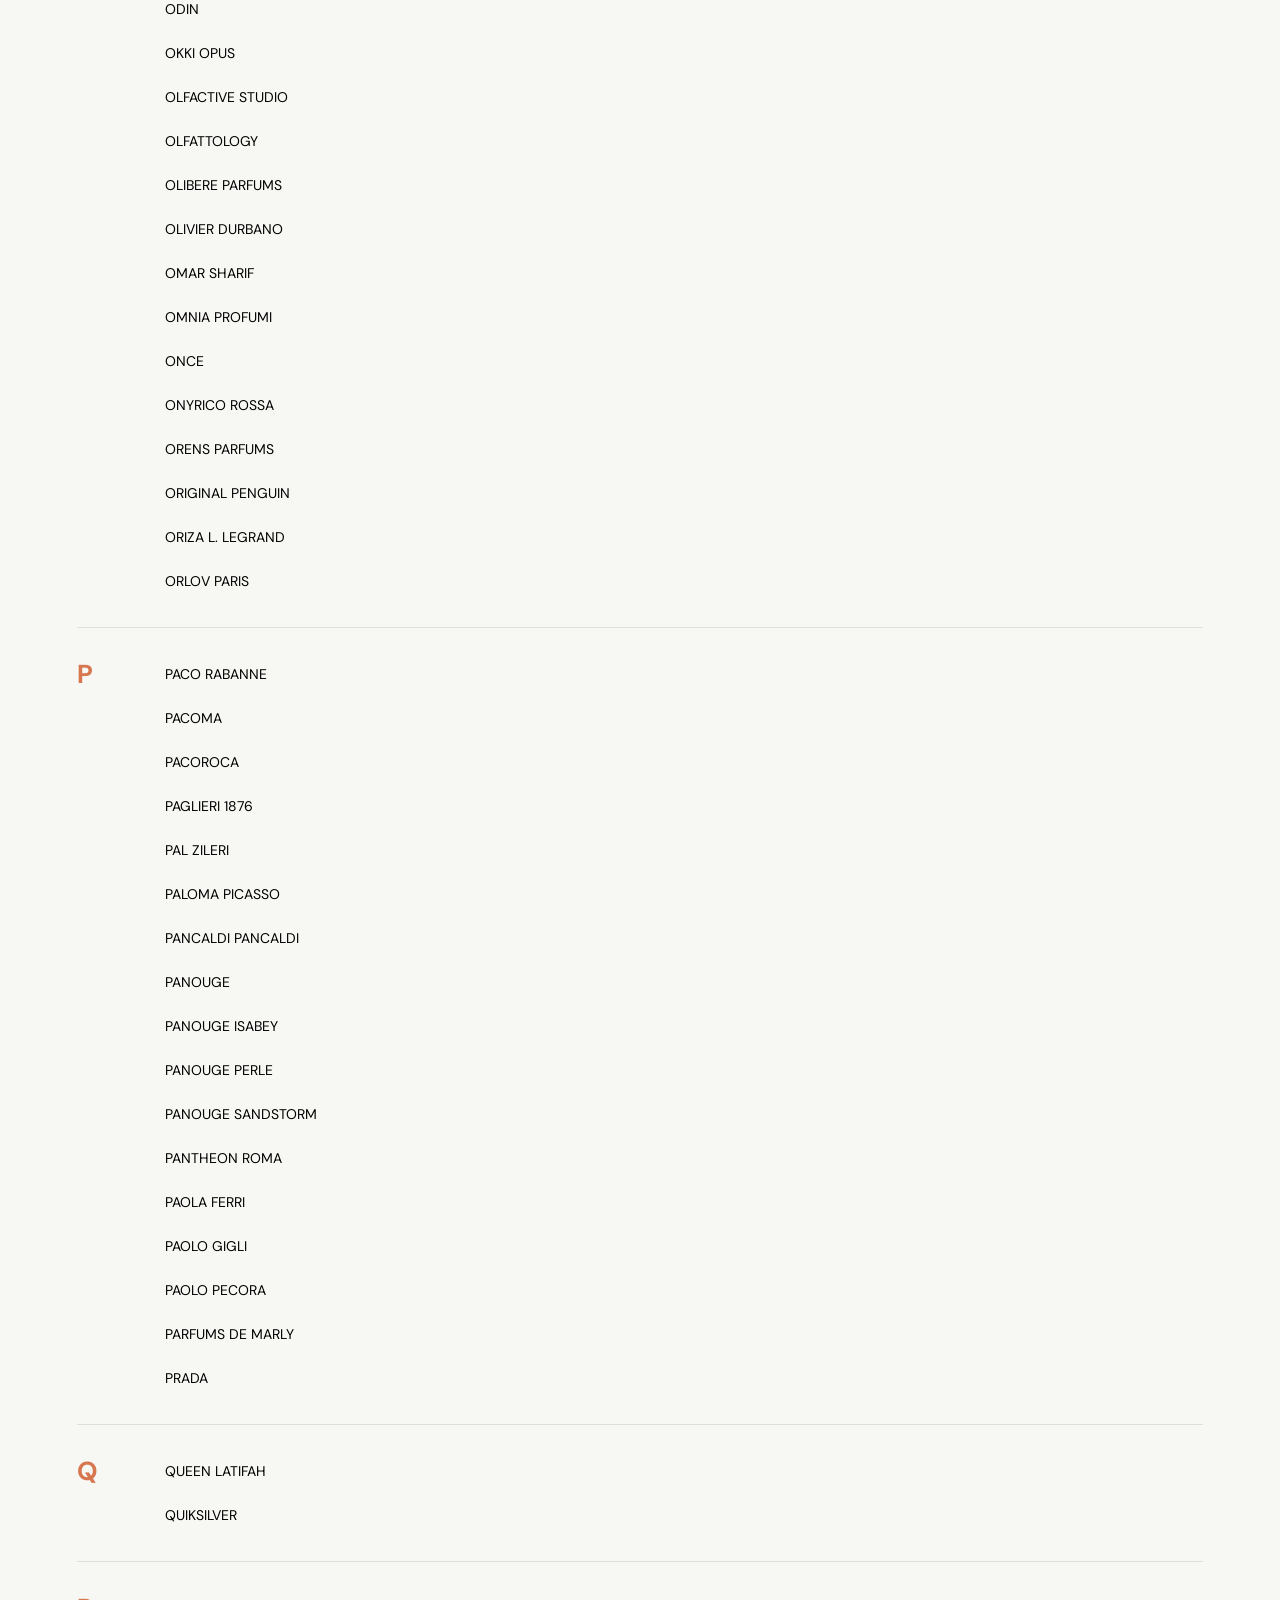
==== commit dfdb2de4: "Add original Na Dushis logo" ====
--- a/index.html
+++ b/index.html
@@ -3,7 +3,7 @@
 <head><meta charset="UTF-8"><meta name="viewport" content="width=device-width, initial-scale=1"><title>AURA — парфюмерия с характером</title><link rel="stylesheet" href="styles.css"></head>
 <body>
 <div class="announcement">Бесплатная доставка от 5 000 ₽ <span>·</span> Пробники в каждом заказе <span>·</span> Только оригиналы</div>
-<header class="site-header"><a class="logo" href="index.html">AURA<span>.</span></a><nav class="main-nav"><a href="#catalog">Каталог</a><a href="#brands">Бренды</a><a href="#about">О нас</a></nav><label class="search"><span>⌕</span><input id="search" placeholder="Поиск аромата или бренда"></label><a class="admin-link" href="admin.html">Войти</a><button class="cart-button" id="openCart">Корзина <b id="cartCount">0</b></button><button class="mobile-menu" id="mobileMenu">☰</button></header>
+<header class="site-header"><a class="logo" href="index.html"><img class="site-logo" src="logo.jpg" alt="Логотип"></a><nav class="main-nav"><a href="#catalog">Каталог</a><a href="#brands">Бренды</a><a href="#about">О нас</a></nav><label class="search"><span>⌕</span><input id="search" placeholder="Поиск аромата или бренда"></label><a class="admin-link" href="admin.html">Войти</a><button class="cart-button" id="openCart">Корзина <b id="cartCount">0</b></button><button class="mobile-menu" id="mobileMenu">☰</button></header>
 <main>
 <section class="hero"><div class="hero-copy"><p class="eyebrow">AURA / SELECTED SCENTS</p><h1>Найдите аромат,<br><em>который звучит вами.</em></h1><p class="hero-text">Нишевая и селективная парфюмерия, распивы и редкие находки. Собрали коллекцию для тех, кто не хочет пахнуть как все.</p><a class="primary" href="#catalog">Смотреть коллекцию <span>↗</span></a></div><div class="hero-visual"><div class="sun"></div><div class="hero-bottle"><small>EAU DE PARFUM</small><strong>AURA</strong><i>NO. 01</i></div><span class="vertical-note">SCENT · MEMORY · MOOD</span></div></section>
 <section class="values"><div><strong>01</strong><span>Оригинальные<br>ароматы</span></div><div><strong>02</strong><span>Распивы<br>от 2 мл</span></div><div><strong>03</strong><span>Быстрая доставка<br>по России</span></div><div><strong>04</strong><span>Поможем выбрать<br>свой аромат</span></div></section>
@@ -11,6 +11,6 @@
 <section class="editorial"><div class="editorial-title">A<br>R<br>O<br>M<br>A</div><div><p class="eyebrow">THE AURA EDIT</p><h2>Не знаете,<br><em>с чего начать?</em></h2><p>Выбирайте не по нотам, а по настроению. Тёплый свитер, чистая рубашка, вечер после дождя — у каждого состояния есть свой аромат.</p><a href="#catalog" class="text-link">Исследовать подборку <span>→</span></a></div><div class="editorial-orb"><span>find<br>your<br>mood</span></div></section>
 <section id="brands" class="brands"><div class="section-head"><div><p class="eyebrow">BRANDS WE LOVE</p><h2>Бренды</h2></div><p class="result-count">Нажмите на бренд — и увидите его ароматы</p></div><div class="brand-letters" id="brandLetters"></div><div id="brandList" class="brand-list"></div></section>
 <section id="about" class="newsletter"><p class="eyebrow">AURA JOURNAL</p><h2>Будьте в курсе<br><em>новых ароматов</em></h2><form id="subscribe"><input type="email" placeholder="Ваш e-mail" required><button class="primary">Подписаться ↗</button></form></section>
-</main><footer><a class="logo" href="#">AURA<span>.</span></a><p>Парфюмерия с характером.</p><span>© 2026 AURA</span></footer>
+</main><footer><a class="logo" href="#"><img class="site-logo" src="logo.jpg" alt="Логотип"></a><p>Парфюмерия с характером.</p><span>© 2026 AURA</span></footer>
 <aside id="drawer" class="drawer"><div class="drawer-head"><h2>Ваша корзина <small id="cartItemsCount"></small></h2><button id="closeCart">×</button></div><div id="cartItems"></div><div class="cart-bottom"><div><span>Итого</span><strong id="cartTotal">0 ₽</strong></div><button class="primary checkout" id="checkout">Оформить заказ <span>↗</span></button></div></aside><div id="overlay"></div><script src="app.js"></script>
 </body></html>
--- a/styles.css
+++ b/styles.css
@@ -17,4 +17,14 @@
 #catalog{scroll-margin-top:90px}
 @media(max-width:900px){#brands>.brand-list{grid-template-columns:repeat(3,minmax(0,1fr))}}
 @media(max-width:600px){#brands>.brand-list{grid-template-columns:repeat(2,minmax(0,1fr));gap:0 14px}}
-@media(max-width:360px){#brands>.brand-list{grid-template-columns:minmax(0,1fr)}}+@media(max-width:360px){#brands>.brand-list{grid-template-columns:minmax(0,1fr)}}
+/* One aligned row per letter; one vertical list of names beside it. */
+#brands>#brandLetters{display:none}
+#brands>#brandList{display:block;width:100%;padding:0;border:0}
+#brands .brand-group{display:grid;grid-template-columns:64px minmax(0,1fr);gap:24px;padding:24px 0;border-top:1px solid var(--line);scroll-margin-top:90px}
+#brands .brand-initial{margin:0;font-size:26px;line-height:44px;color:var(--orange)}
+#brands .brand-names{display:flex;flex-direction:column;min-width:0;align-items:stretch}
+#brands .brand-item{font:14px 'DM Sans',sans-serif;line-height:1.5;min-height:44px;padding:11px 0;border:0;white-space:normal;overflow-wrap:anywhere;text-align:left}
+#brands .brand-empty{margin:0;padding:11px 0;color:var(--muted);font-size:13px;line-height:1.5}
+@media(max-width:600px){#brands .brand-group{grid-template-columns:44px minmax(0,1fr);gap:12px}#brands .brand-initial{font-size:22px}}
+.site-logo{display:block;width:125px;height:62px;object-fit:contain;mix-blend-mode:multiply}.logo{display:flex;align-items:center;height:80px}.logo img{max-width:100%;max-height:100%}@media(max-width:800px){.logo{height:68px}.site-logo{width:105px;height:56px}}
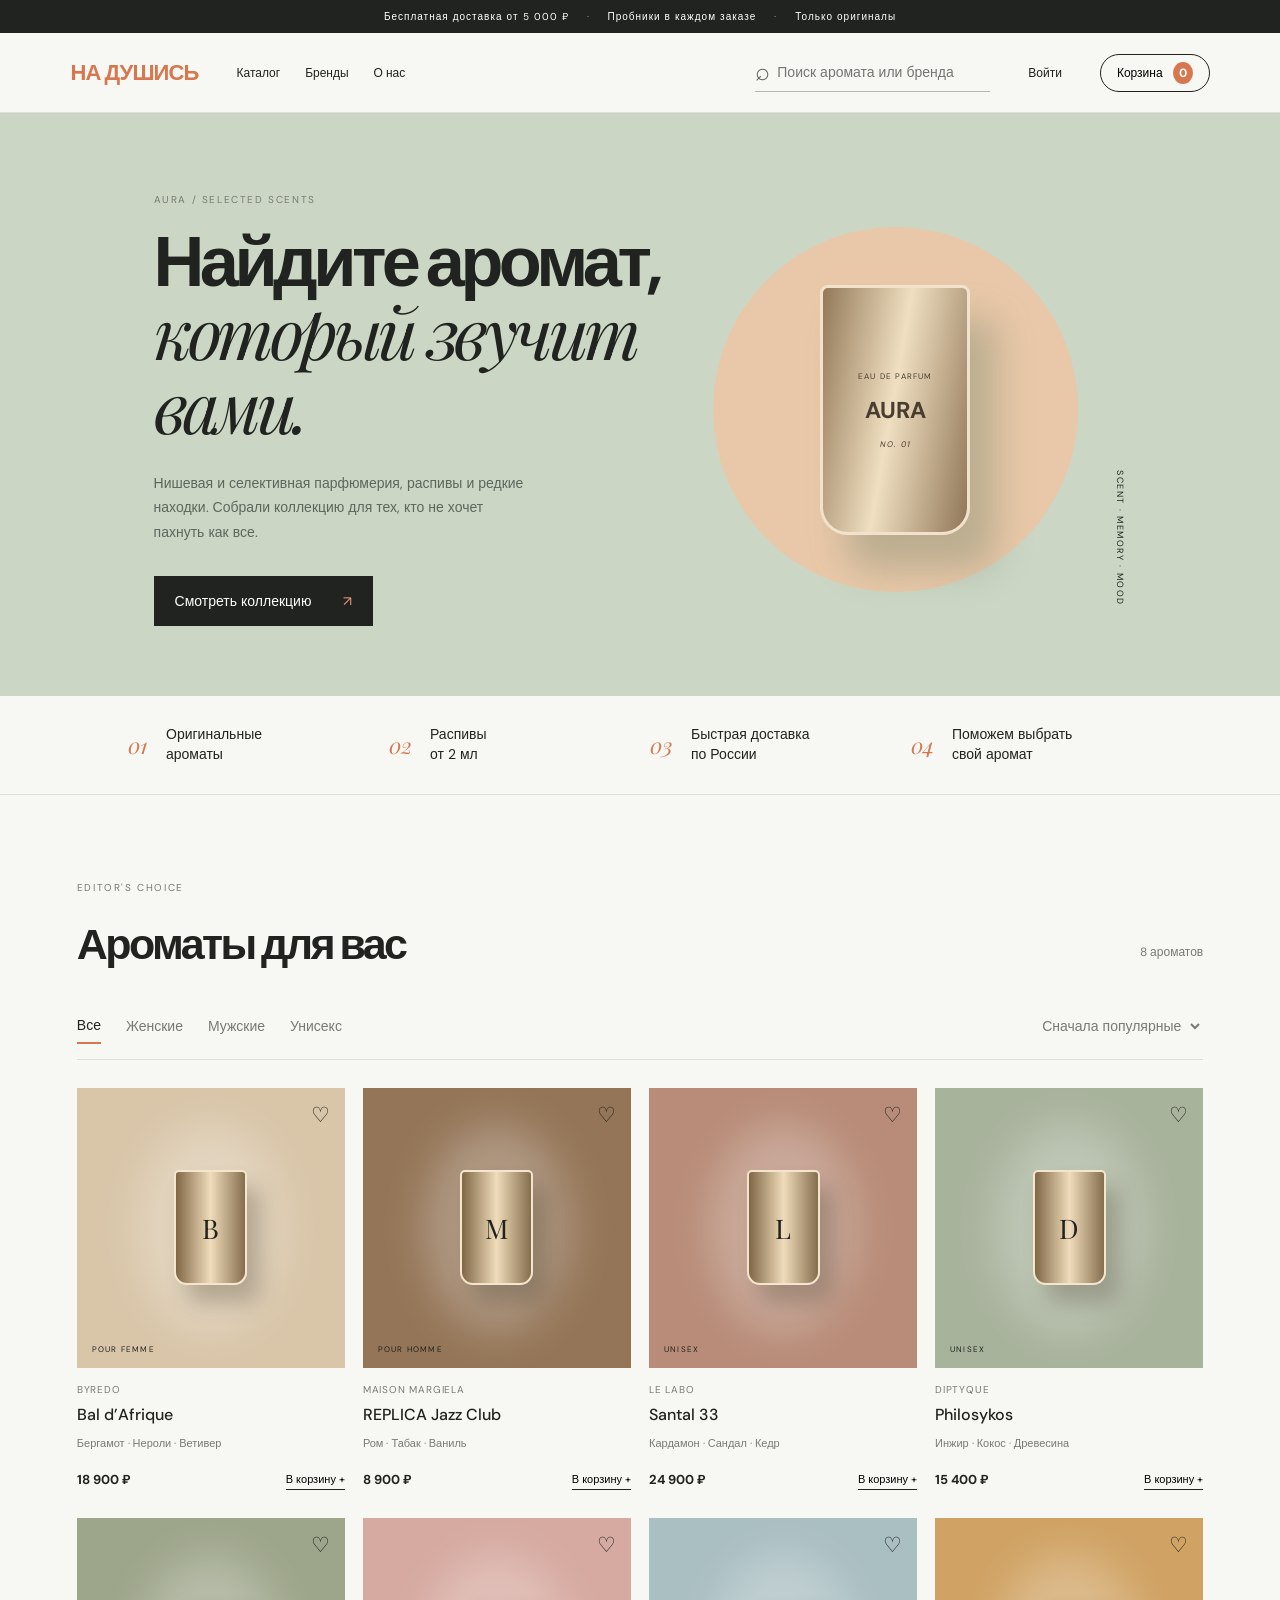
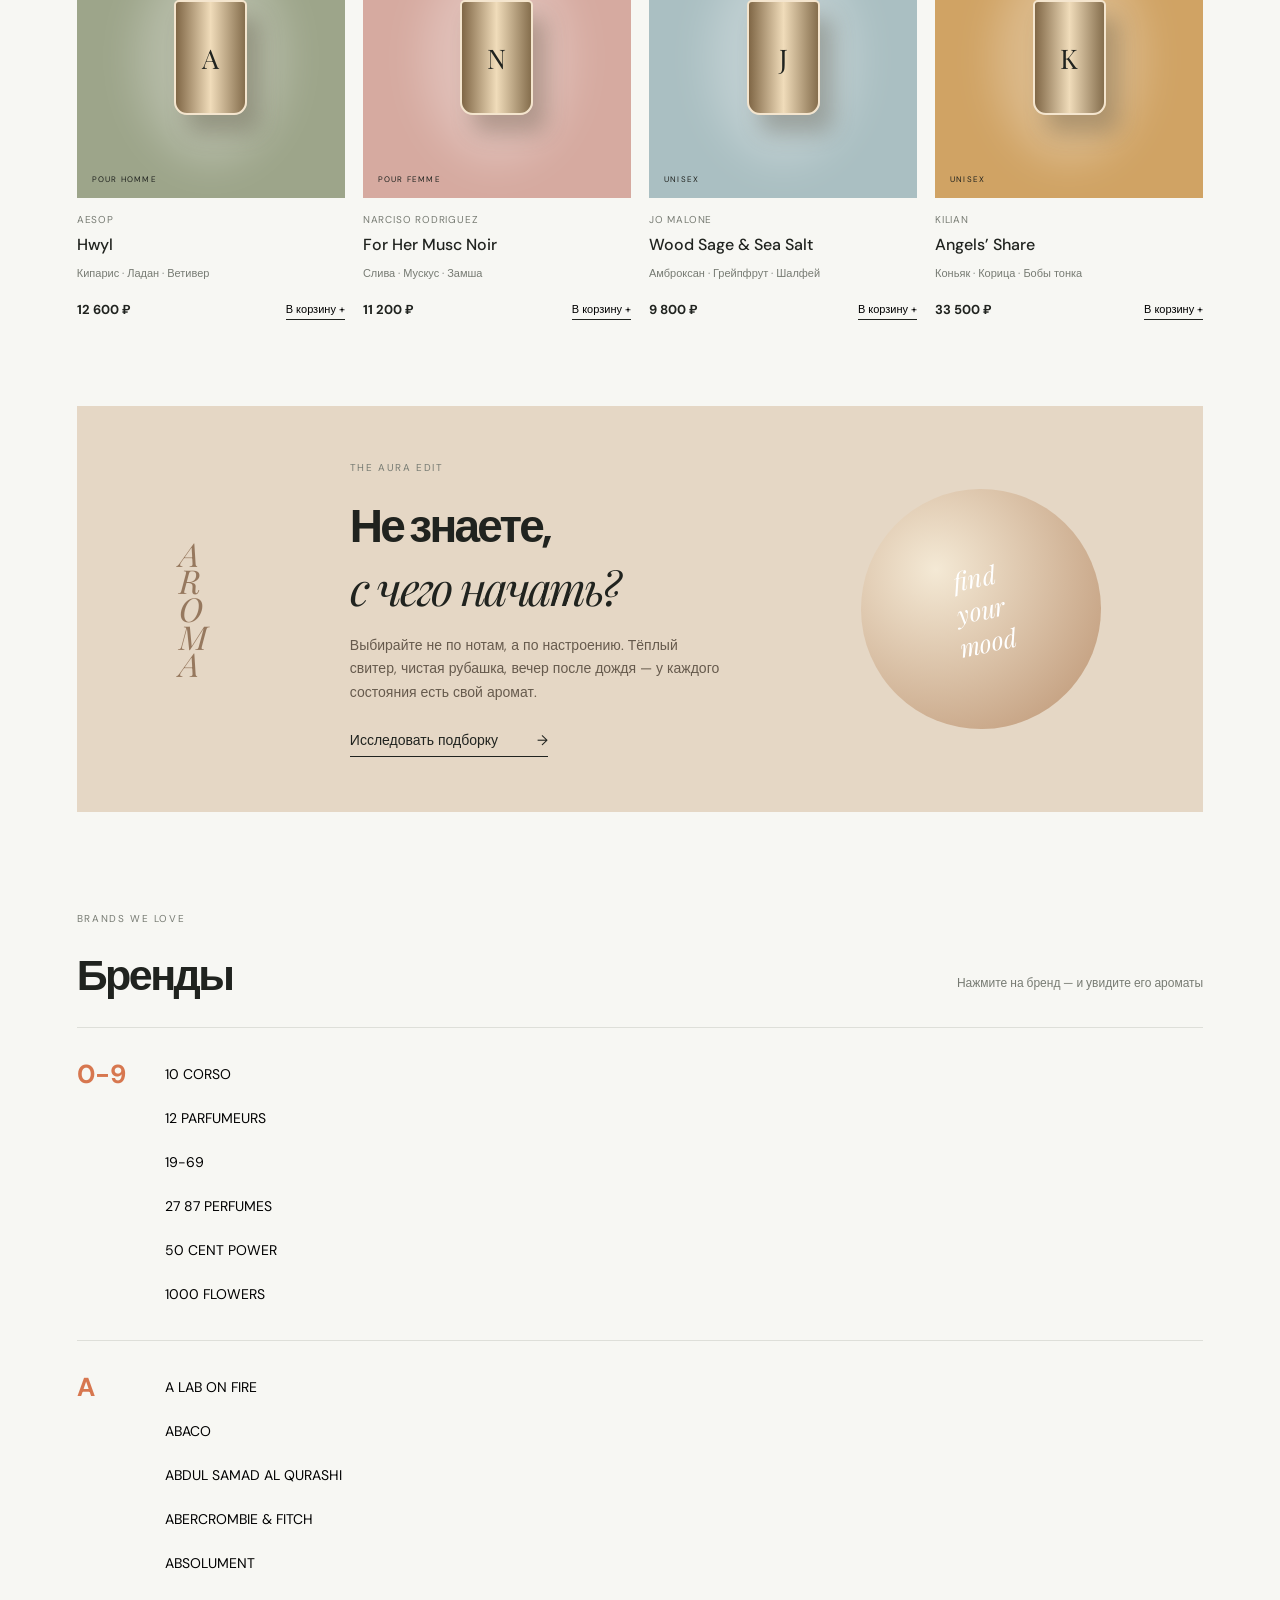
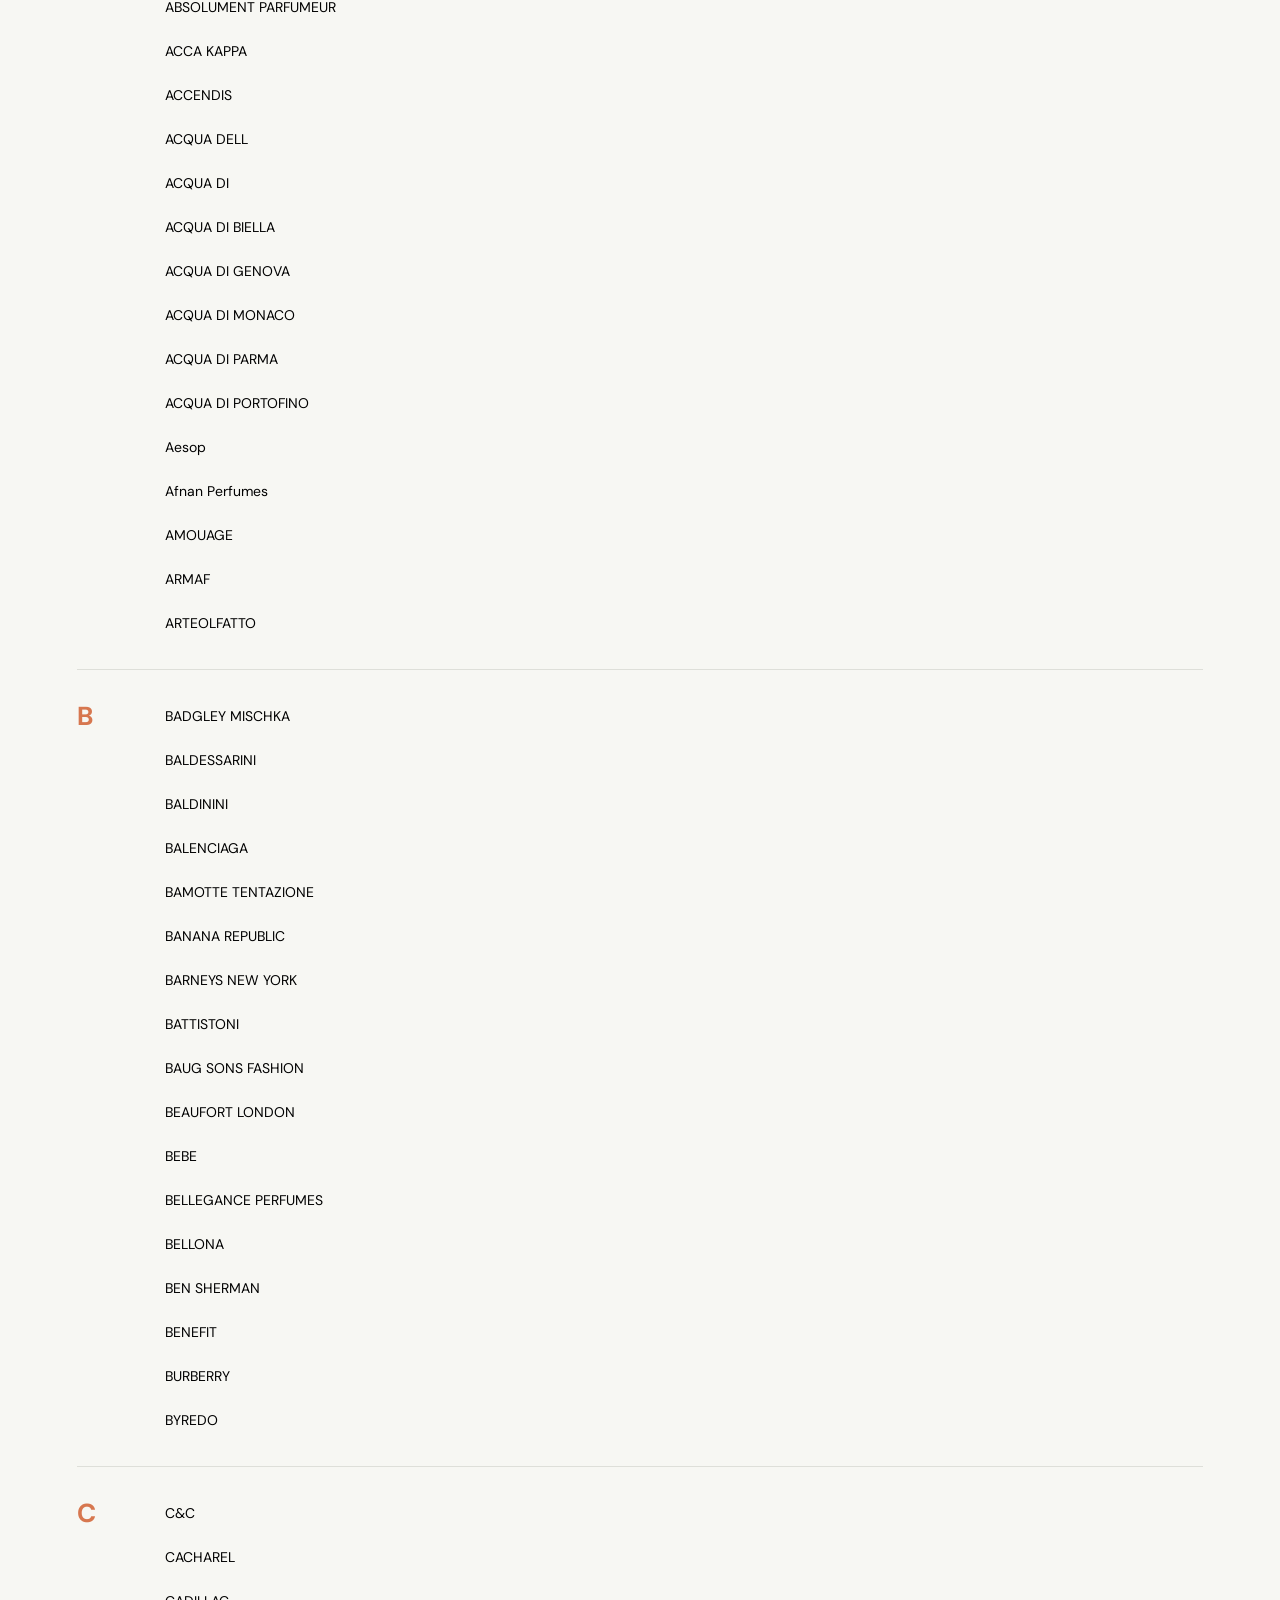
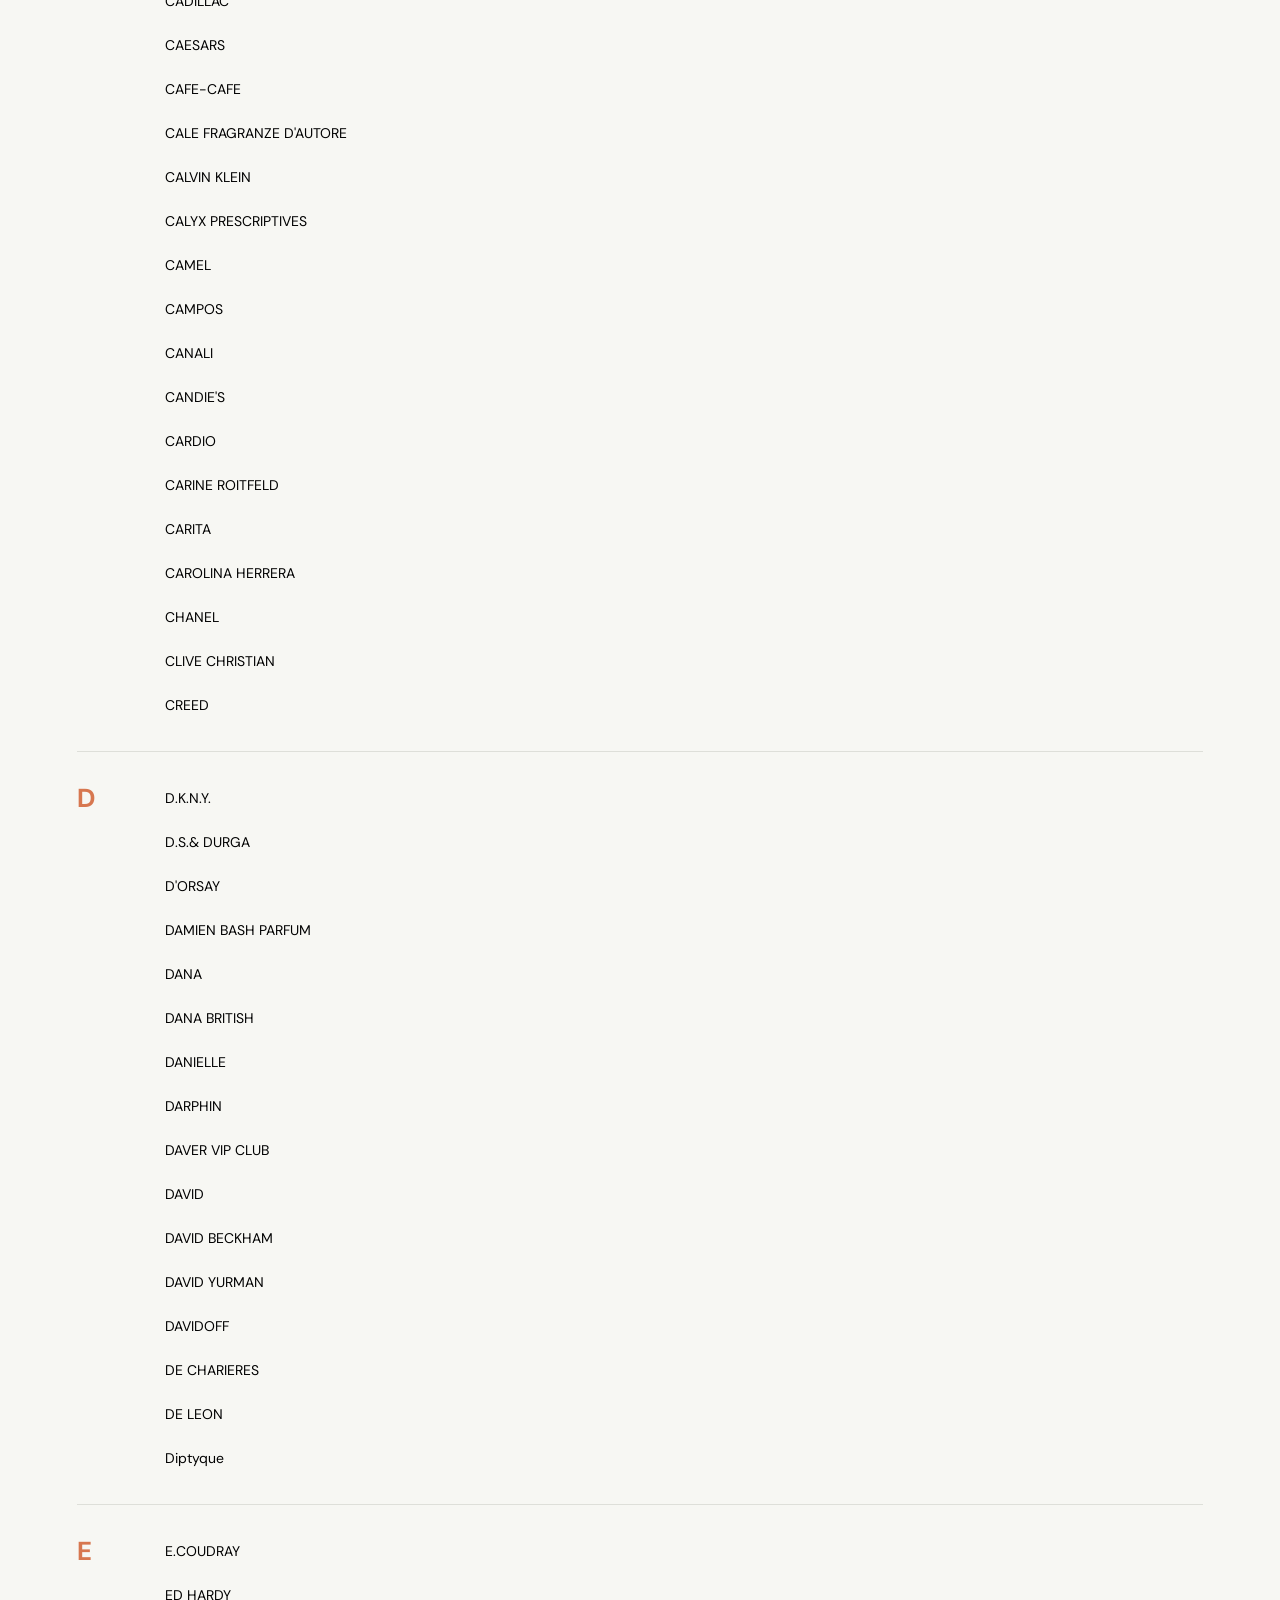
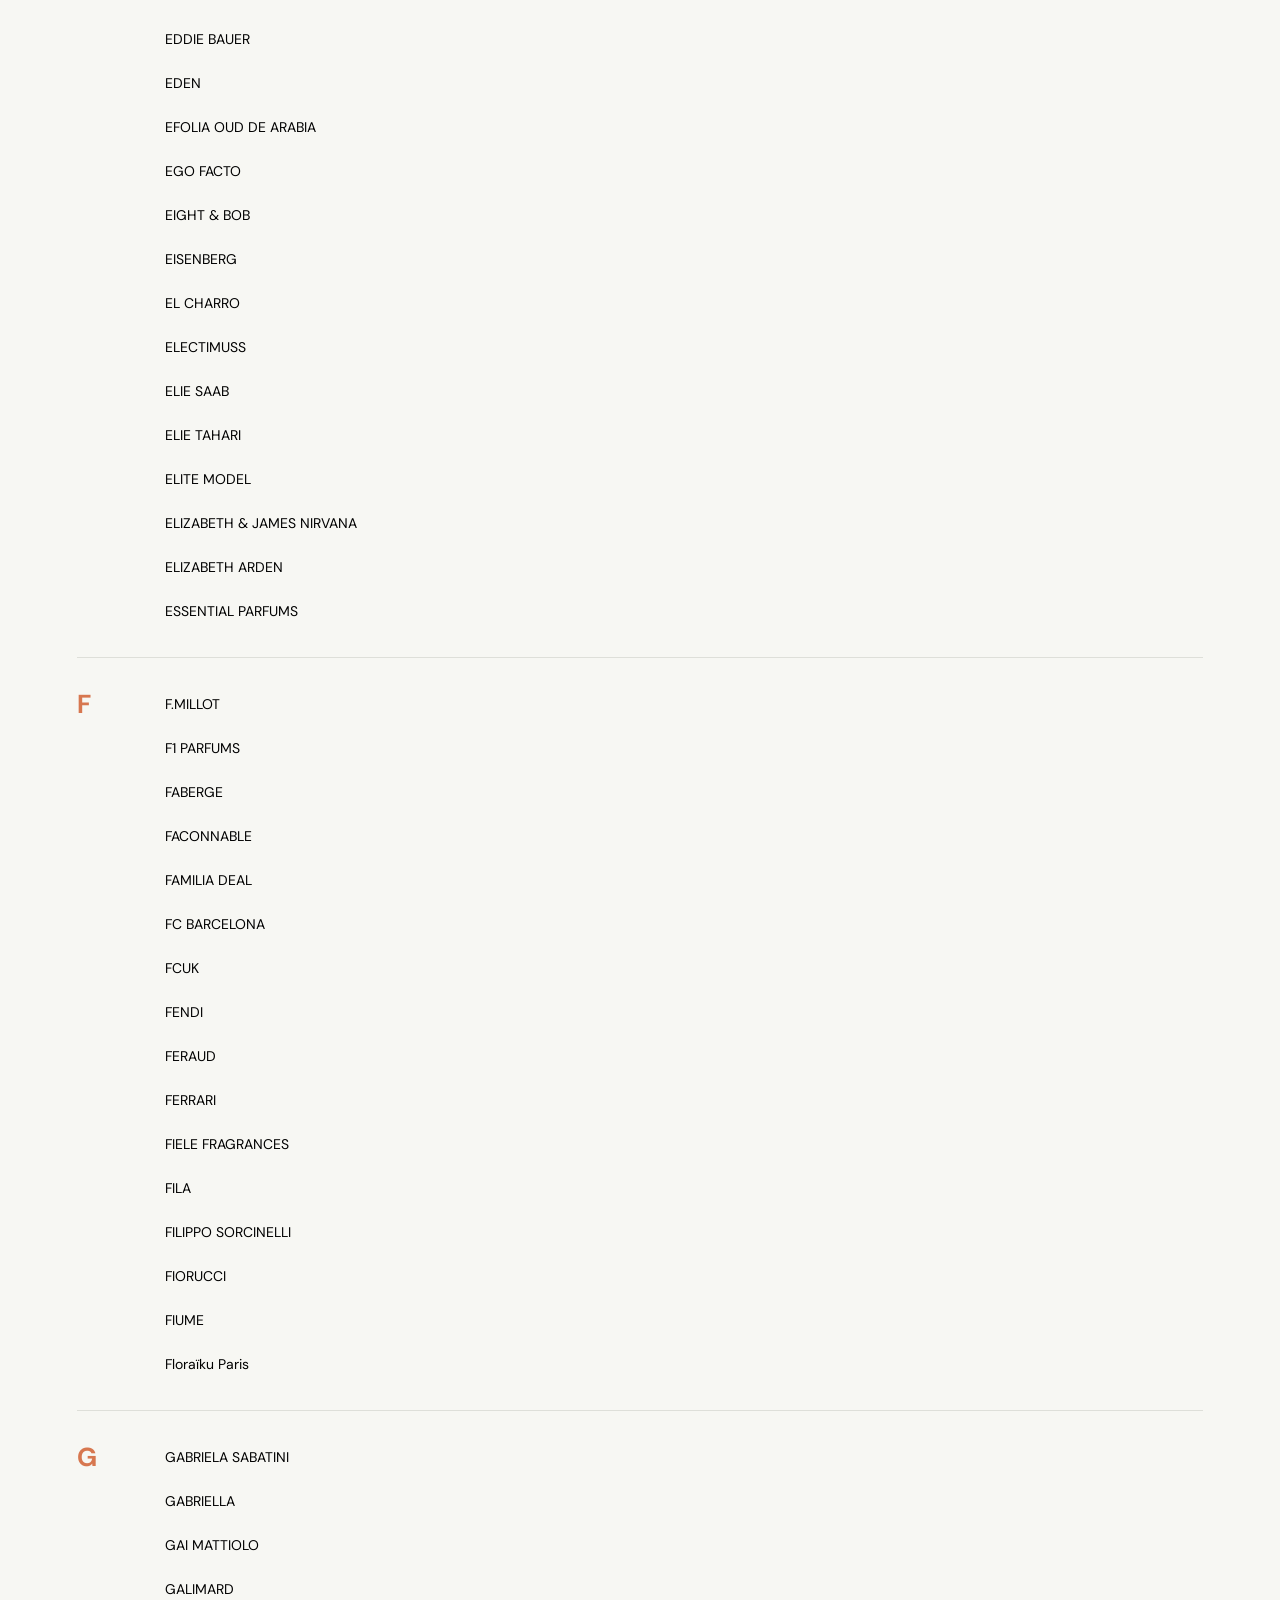
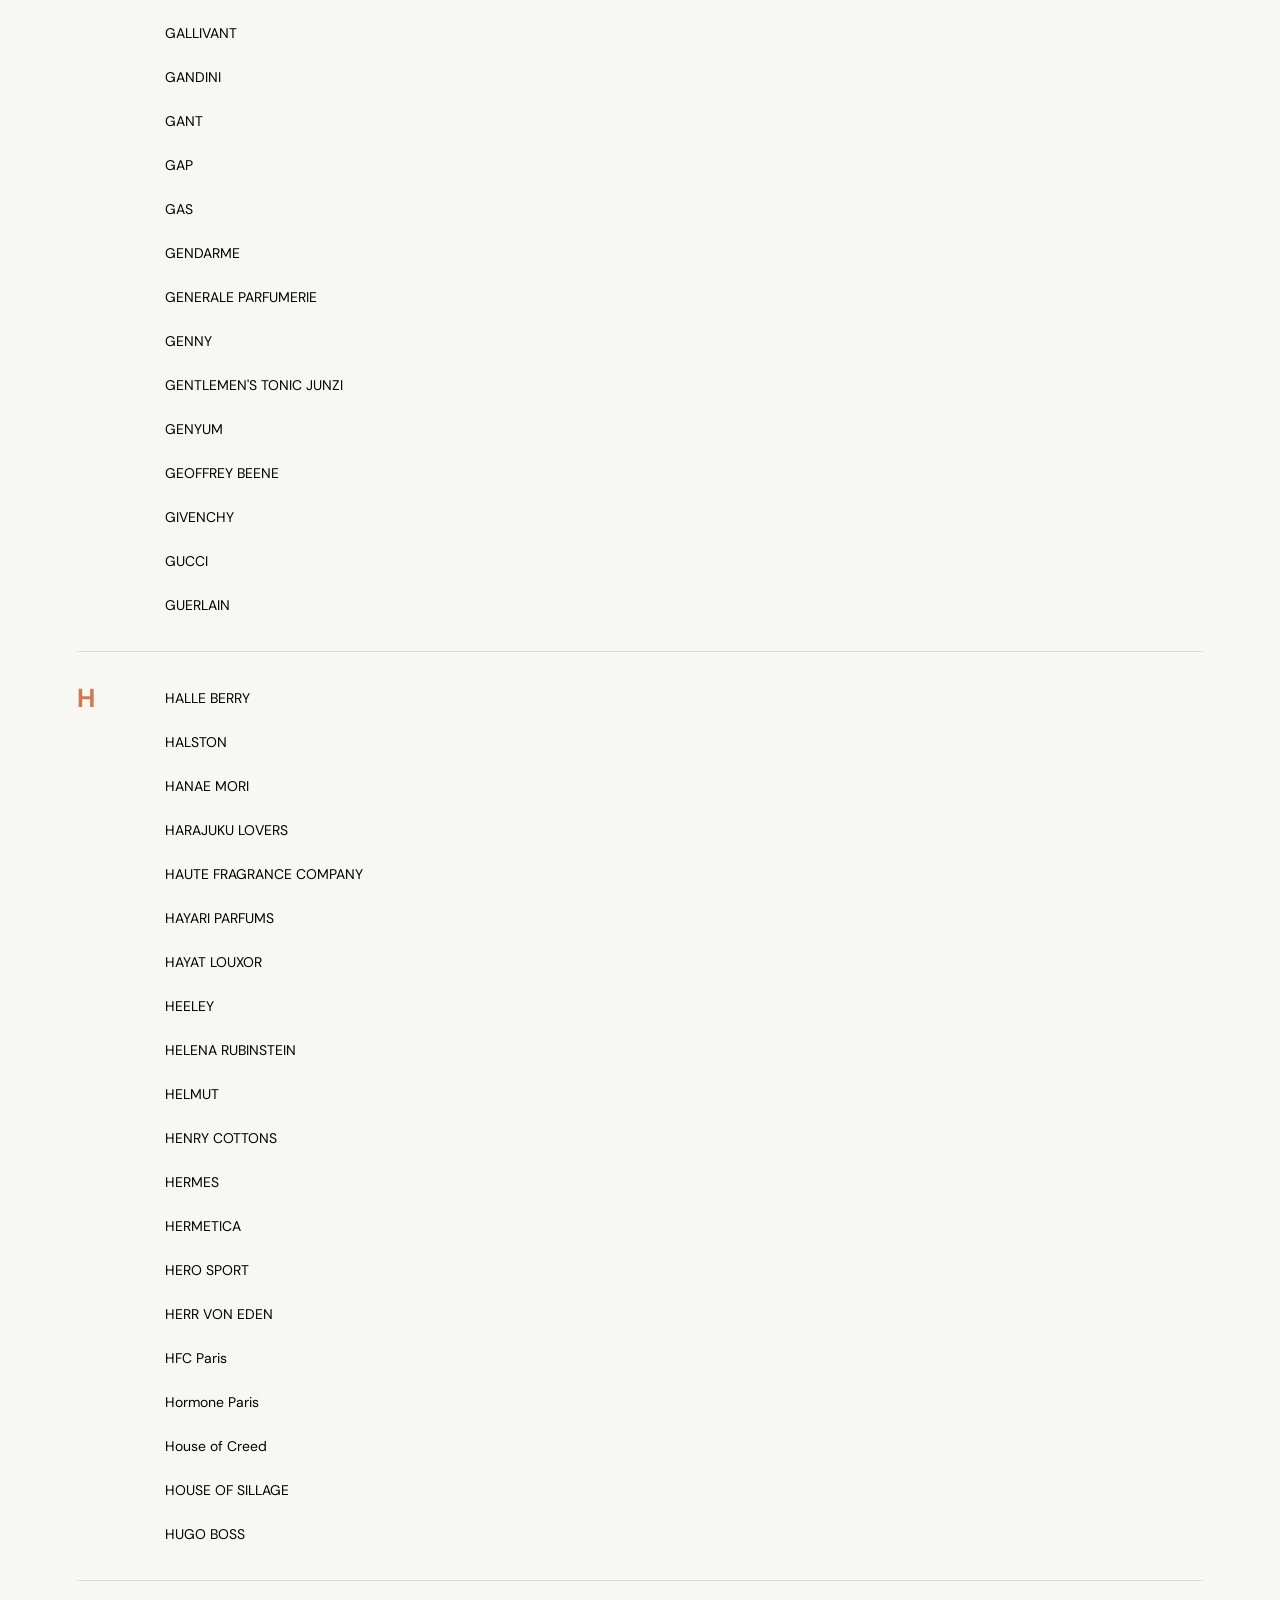
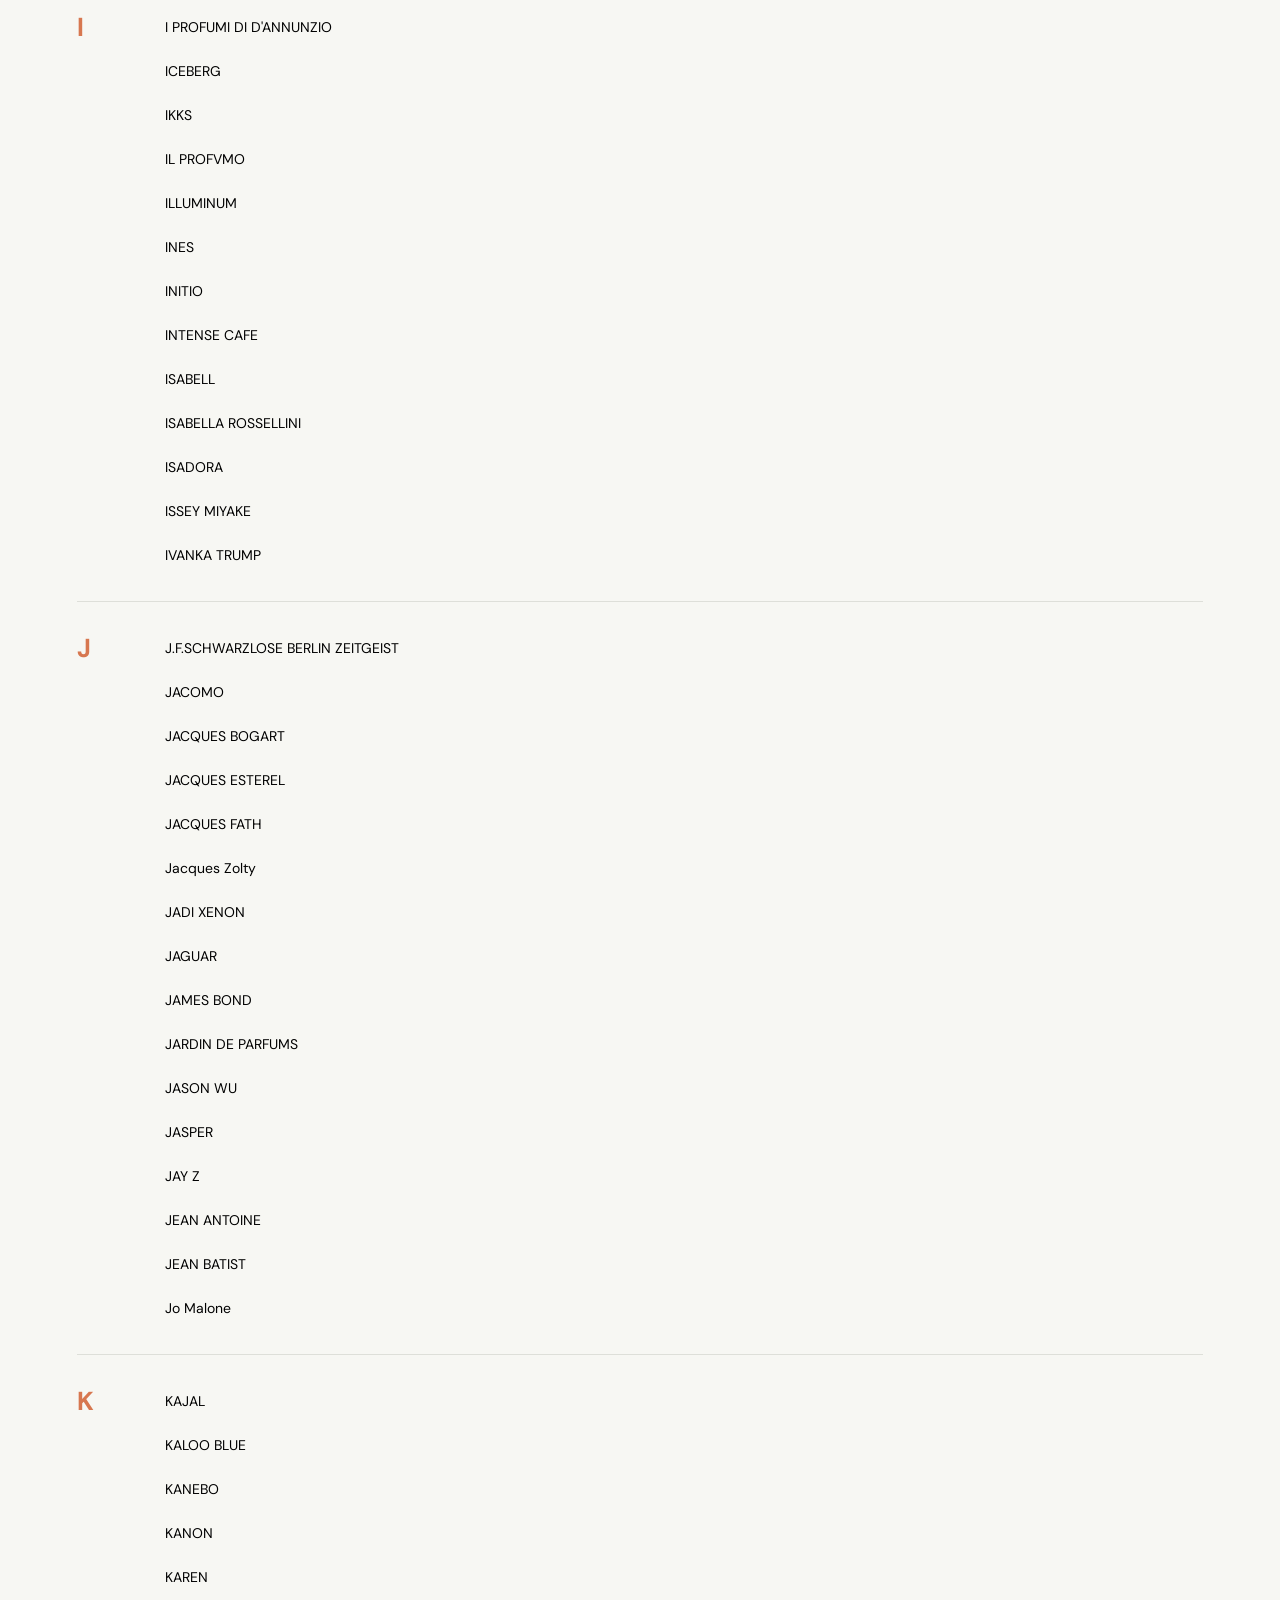
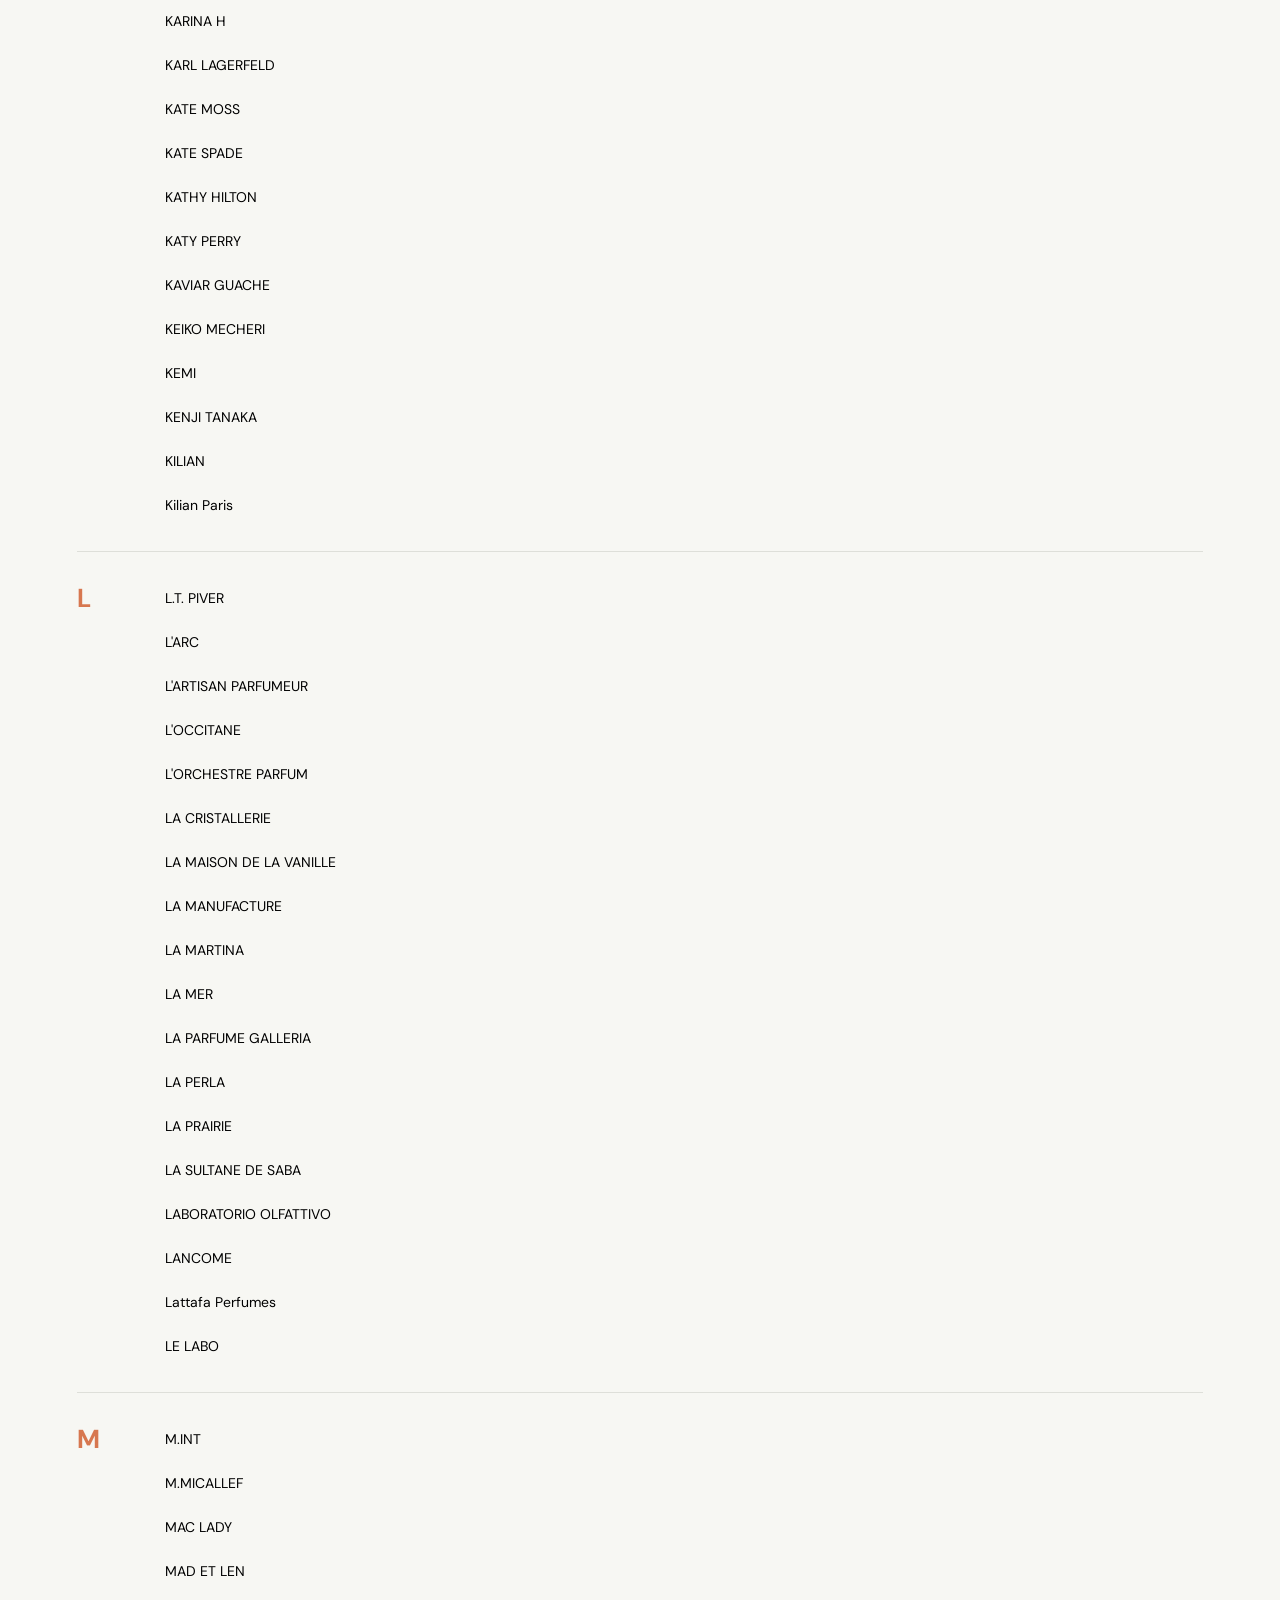
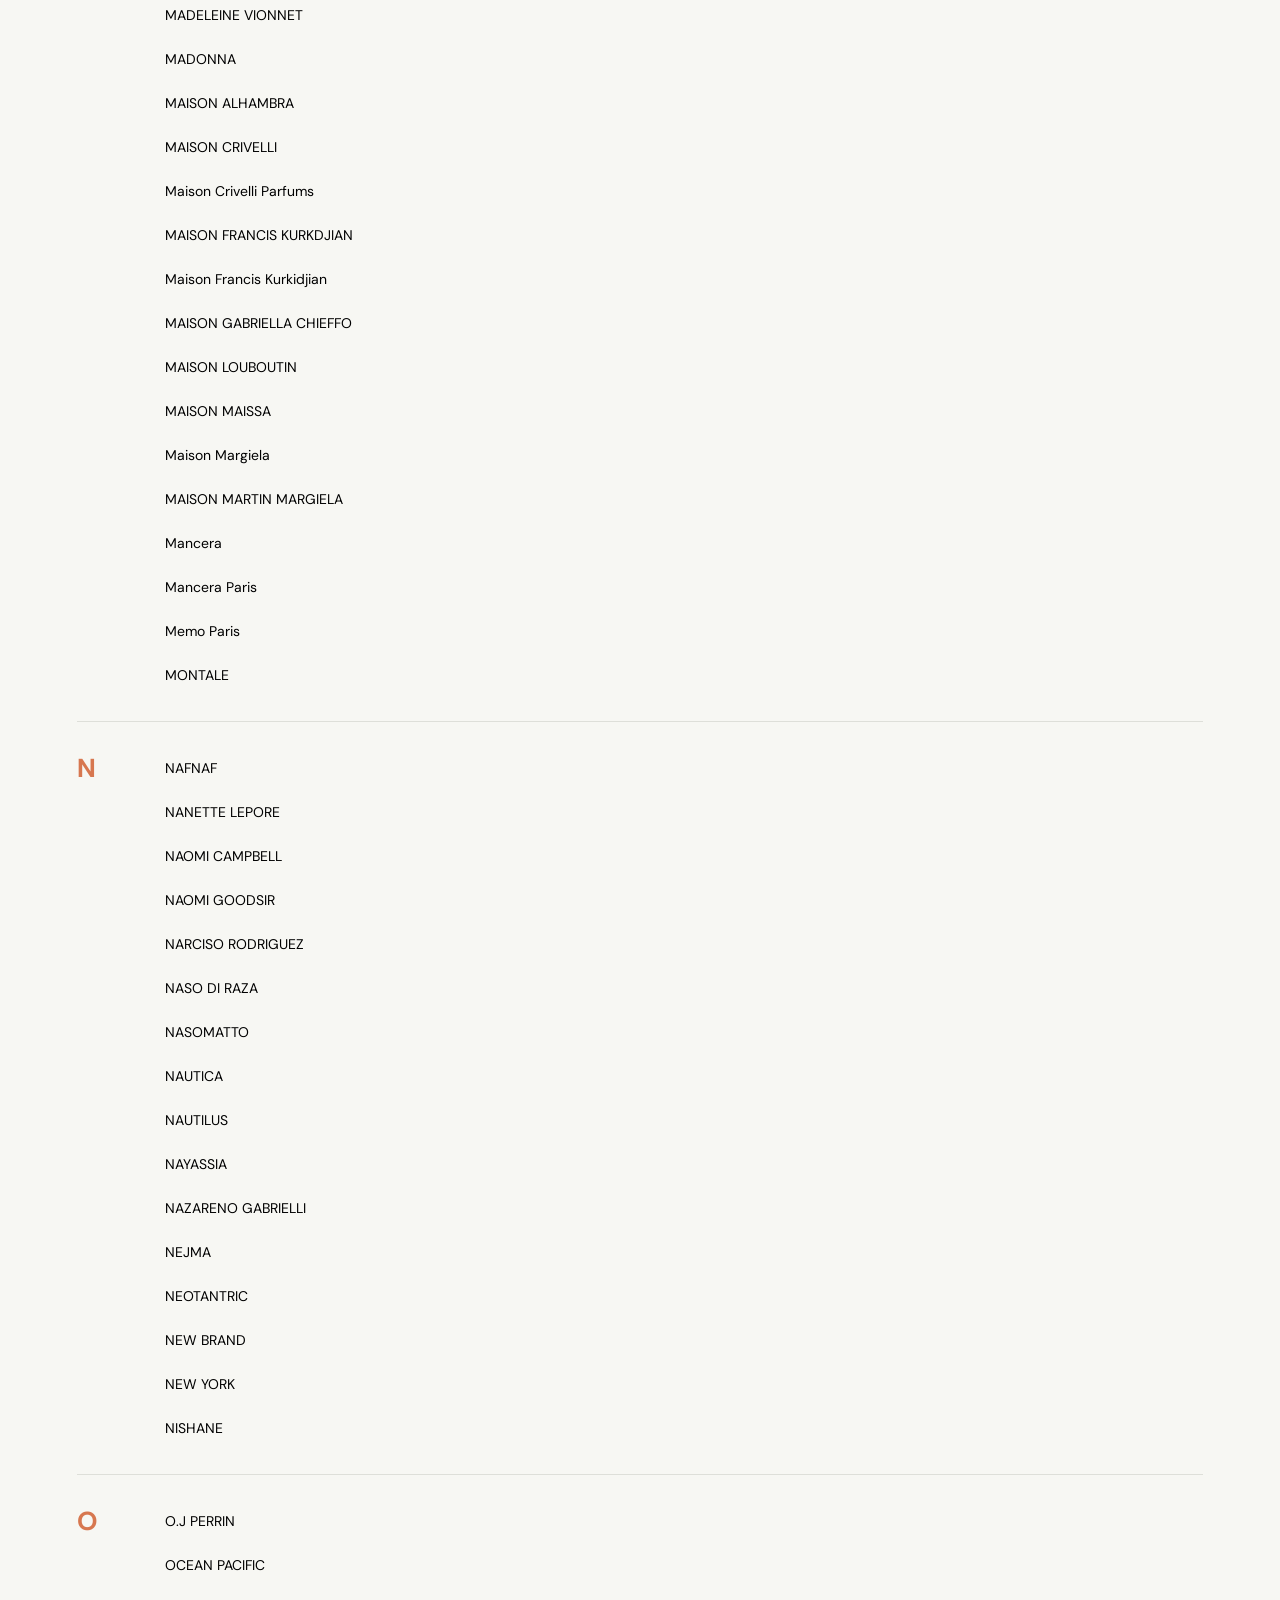
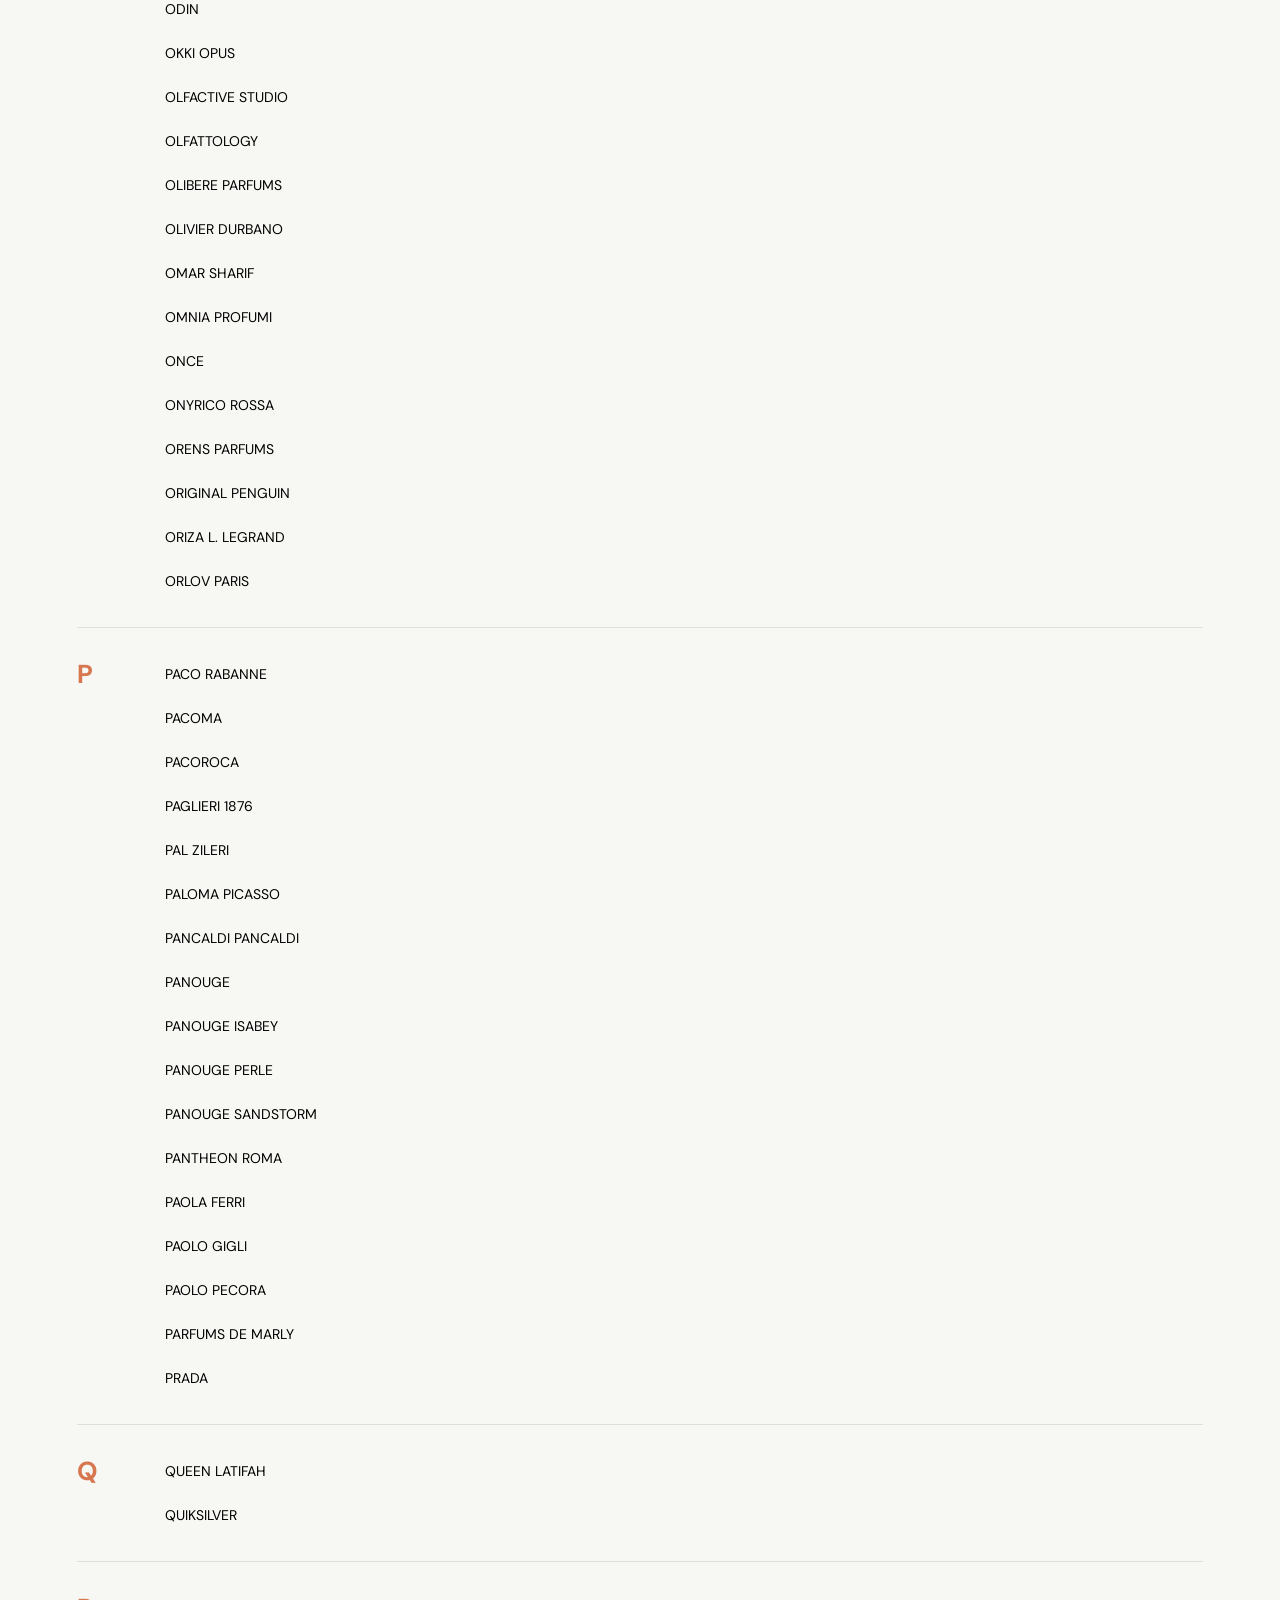
==== commit 89f8813a: "Finish compact brand replacement" ====
--- a/index.html
+++ b/index.html
@@ -3,7 +3,7 @@
 <head><meta charset="UTF-8"><meta name="viewport" content="width=device-width, initial-scale=1"><title>AURA — парфюмерия с характером</title><link rel="stylesheet" href="styles.css"></head>
 <body>
 <div class="announcement">Бесплатная доставка от 5 000 ₽ <span>·</span> Пробники в каждом заказе <span>·</span> Только оригиналы</div>
-<header class="site-header"><a class="logo" href="index.html"><img class="site-logo" src="logo.jpg" alt="Логотип"></a><nav class="main-nav"><a href="#catalog">Каталог</a><a href="#brands">Бренды</a><a href="#about">О нас</a></nav><label class="search"><span>⌕</span><input id="search" placeholder="Поиск аромата или бренда"></label><a class="admin-link" href="admin.html">Войти</a><button class="cart-button" id="openCart">Корзина <b id="cartCount">0</b></button><button class="mobile-menu" id="mobileMenu">☰</button></header>
+<header class="site-header"><a class="logo" href="index.html"><span class="logo-name">НА ДУШИСЬ</span></a><nav class="main-nav"><a href="#catalog">Каталог</a><a href="#brands">Бренды</a><a href="#about">О нас</a></nav><label class="search"><span>⌕</span><input id="search" placeholder="Поиск аромата или бренда"></label><a class="admin-link" href="admin.html">Войти</a><button class="cart-button" id="openCart">Корзина <b id="cartCount">0</b></button><button class="mobile-menu" id="mobileMenu">☰</button></header>
 <main>
 <section class="hero"><div class="hero-copy"><p class="eyebrow">AURA / SELECTED SCENTS</p><h1>Найдите аромат,<br><em>который звучит вами.</em></h1><p class="hero-text">Нишевая и селективная парфюмерия, распивы и редкие находки. Собрали коллекцию для тех, кто не хочет пахнуть как все.</p><a class="primary" href="#catalog">Смотреть коллекцию <span>↗</span></a></div><div class="hero-visual"><div class="sun"></div><div class="hero-bottle"><small>EAU DE PARFUM</small><strong>AURA</strong><i>NO. 01</i></div><span class="vertical-note">SCENT · MEMORY · MOOD</span></div></section>
 <section class="values"><div><strong>01</strong><span>Оригинальные<br>ароматы</span></div><div><strong>02</strong><span>Распивы<br>от 2 мл</span></div><div><strong>03</strong><span>Быстрая доставка<br>по России</span></div><div><strong>04</strong><span>Поможем выбрать<br>свой аромат</span></div></section>
@@ -11,6 +11,6 @@
 <section class="editorial"><div class="editorial-title">A<br>R<br>O<br>M<br>A</div><div><p class="eyebrow">THE AURA EDIT</p><h2>Не знаете,<br><em>с чего начать?</em></h2><p>Выбирайте не по нотам, а по настроению. Тёплый свитер, чистая рубашка, вечер после дождя — у каждого состояния есть свой аромат.</p><a href="#catalog" class="text-link">Исследовать подборку <span>→</span></a></div><div class="editorial-orb"><span>find<br>your<br>mood</span></div></section>
 <section id="brands" class="brands"><div class="section-head"><div><p class="eyebrow">BRANDS WE LOVE</p><h2>Бренды</h2></div><p class="result-count">Нажмите на бренд — и увидите его ароматы</p></div><div class="brand-letters" id="brandLetters"></div><div id="brandList" class="brand-list"></div></section>
 <section id="about" class="newsletter"><p class="eyebrow">AURA JOURNAL</p><h2>Будьте в курсе<br><em>новых ароматов</em></h2><form id="subscribe"><input type="email" placeholder="Ваш e-mail" required><button class="primary">Подписаться ↗</button></form></section>
-</main><footer><a class="logo" href="#"><img class="site-logo" src="logo.jpg" alt="Логотип"></a><p>Парфюмерия с характером.</p><span>© 2026 AURA</span></footer>
+</main><footer><a class="logo" href="#"><span class="logo-name">НА ДУШИСЬ</span></a><p>Парфюмерия с характером.</p><span>© 2026 AURA</span></footer>
 <aside id="drawer" class="drawer"><div class="drawer-head"><h2>Ваша корзина <small id="cartItemsCount"></small></h2><button id="closeCart">×</button></div><div id="cartItems"></div><div class="cart-bottom"><div><span>Итого</span><strong id="cartTotal">0 ₽</strong></div><button class="primary checkout" id="checkout">Оформить заказ <span>↗</span></button></div></aside><div id="overlay"></div><script src="app.js"></script>
 </body></html>
--- a/styles.css
+++ b/styles.css
@@ -1,6 +1,6 @@
 @import url('https://fonts.googleapis.com/css2?family=DM+Sans:wght@400;500;700&family=Playfair+Display:ital@0;1&display=swap');
-:root{--ink:#20231f;--muted:#777b73;--line:#dedfd9;--cream:#f7f7f3;--sage:#cbd6c4;--orange:#d7774f}*{box-sizing:border-box}html{scroll-behavior:smooth}body{margin:0;background:var(--cream);color:var(--ink);font:14px 'DM Sans',sans-serif}button,input,select{font:inherit}button{cursor:pointer}a{color:inherit;text-decoration:none}.announcement{background:var(--ink);color:#fff;text-align:center;padding:10px;font-size:10px;letter-spacing:.1em}.announcement span{color:#dd8e6d;margin:0 14px}.site-header{height:80px;padding:0 5.5%;display:flex;align-items:center;gap:38px;border-bottom:1px solid var(--line);background:rgba(247,247,243,.95);position:sticky;top:0;z-index:5}.logo{font-size:28px;font-weight:700;letter-spacing:-.08em}.logo span{color:var(--orange)}.main-nav{display:flex;gap:25px;font-size:12px}.main-nav a:hover,.admin-link:hover,.text-link:hover{color:var(--orange)}.search{margin-left:auto;display:flex;gap:7px;align-items:center;border-bottom:1px solid #b3b5ae;width:235px;color:#60655e}.search span{font-size:25px;line-height:0}.search input{width:100%;padding:10px 0;border:0;background:none;outline:0}.admin-link{font-size:12px}.cart-button{border:1px solid var(--ink);border-radius:22px;padding:10px 16px;background:none;font-size:12px}.cart-button b{background:var(--orange);color:#fff;border-radius:50%;padding:3px 6px;margin-left:7px}.mobile-menu{display:none;background:none;border:0;font-size:20px}.hero{min-height:580px;background:var(--sage);display:grid;grid-template-columns:1.05fr .95fr;padding:80px 12% 70px;overflow:hidden}.eyebrow{font-size:10px;letter-spacing:.16em;color:var(--muted);margin:0 0 22px}.hero h1{font-size:clamp(42px,5.5vw,76px);line-height:.98;letter-spacing:-.065em;margin:0 0 26px}.hero h1 em,h2 em{font-family:'Playfair Display',serif;font-weight:400}.hero-text{max-width:370px;line-height:1.75;color:#5d665d}.primary{display:inline-block;border:0;background:var(--ink);color:#fff;padding:16px 21px;margin-top:18px}.primary span{margin-left:28px;color:#e99575}.hero-visual{position:relative;display:grid;place-items:center}.sun{width:365px;height:365px;border-radius:50%;background:#e8c8a8;position:absolute}.hero-bottle{z-index:1;width:150px;height:250px;border:3px solid #f2e2cc;border-radius:8px 8px 28px 28px;background:linear-gradient(100deg,#927958,#f0dfc1 48%,#8f7657);box-shadow:26px 35px 35px #7a866f66;display:flex;flex-direction:column;align-items:center;justify-content:center;color:#493d31;gap:14px}.hero-bottle small,.hero-bottle i{font-size:8px;letter-spacing:.15em}.hero-bottle strong{font-size:23px}.vertical-note{position:absolute;right:0;bottom:20px;writing-mode:vertical-rl;font-size:9px;letter-spacing:.18em}.values{display:grid;grid-template-columns:repeat(4,1fr);padding:29px 10%;border-bottom:1px solid var(--line);gap:20px}.values div{display:flex;gap:18px;align-items:center}.values strong{font:italic 22px 'Playfair Display';color:var(--orange)}.values span{line-height:1.4}.catalog{padding:86px 6%}.section-head{display:flex;justify-content:space-between;align-items:end}.section-head h2,.editorial h2,.newsletter h2{font-size:43px;letter-spacing:-.06em;margin:0}.result-count{color:var(--muted);font-size:12px}.catalog-tools{display:flex;justify-content:space-between;align-items:center;border-bottom:1px solid var(--line);padding:36px 0 15px;margin-bottom:28px}.chips{display:flex;gap:25px}.chip{border:0;background:none;color:var(--muted);padding:8px 0}.chip.active{color:var(--ink);border-bottom:2px solid var(--orange)}select{border:0;background:transparent;color:var(--muted);outline:0}.products{display:grid;grid-template-columns:repeat(4,1fr);gap:28px 18px}.product-art{height:280px;position:relative;display:grid;place-items:center;overflow:hidden}.product-art:after{content:'';position:absolute;width:150px;height:210px;border-radius:50%;background:#ffffff40;filter:blur(20px)}.sand{background:#d9c6a9}.amber{background:#947557}.clay{background:#b88c78}.green{background:#a8b39c}.olive{background:#9da58a}.rose{background:#d6aaa0}.blue{background:#aabfc2}.gold{background:#d0a364}.heart{position:absolute;right:15px;top:13px;font-size:21px;z-index:1}.mini-bottle{z-index:1;width:73px;height:115px;border:2px solid #f4e5ce;border-radius:5px 5px 13px 13px;background:linear-gradient(90deg,#806746,#f0dcba,#856e4d);display:grid;place-items:center;font-family:'Playfair Display';font-size:27px;box-shadow:13px 18px 22px #554a3a55}.product-art>small{position:absolute;bottom:14px;left:15px;font-size:8px;letter-spacing:.15em}.product-info{padding-top:15px}.product-info p{font-size:10px;color:var(--muted);text-transform:uppercase;letter-spacing:.08em;margin:0 0 8px}.product-info h3{font-size:16px;font-weight:500;margin:0 0 8px}.product-info>small{color:var(--muted);font-size:11px}.product-bottom{display:flex;justify-content:space-between;align-items:center;margin-top:18px}.product-bottom strong{font-size:13px}.add{border:0;border-bottom:1px solid var(--ink);background:none;padding:3px 0;font-size:11px}.empty{color:var(--muted);line-height:1.8;padding:30px 0}.editorial{margin:0 6% 100px;background:#e5d7c5;min-height:390px;padding:55px 8%;display:grid;grid-template-columns:.5fr 1.2fr 1fr;align-items:center;overflow:hidden}.editorial-title{font:italic 33px 'Playfair Display';line-height:.84;color:#96785e}.editorial h2{font-size:46px}.editorial p:not(.eyebrow){max-width:370px;line-height:1.7;color:#665a4d}.text-link{border-bottom:1px solid var(--ink);padding-bottom:7px;display:inline-block;margin-top:12px}.text-link span{margin-left:35px}.editorial-orb{justify-self:end;width:240px;height:240px;border-radius:50%;background:radial-gradient(circle at 35% 30%,#f4e9d5,#bb9270);display:grid;place-items:center;text-align:center;font:italic 25px 'Playfair Display';color:#fff;transform:rotate(-12deg)}.brands{text-align:center;padding:0 6% 100px}.brands>div{display:flex;justify-content:space-around;align-items:center;border-top:1px solid var(--line);border-bottom:1px solid var(--line);padding:30px 0;font-family:Georgia,serif;font-size:20px}.brands span:nth-child(2){font-style:italic}.newsletter{background:var(--sage);padding:75px 12%;display:flex;align-items:center;gap:80px}.newsletter h2{font-size:38px}.newsletter form{margin-left:auto;display:flex;border-bottom:1px solid var(--ink)}.newsletter input{border:0;background:transparent;padding:15px 5px;outline:0;min-width:220px}.newsletter .primary{margin:0;padding:13px 16px}.newsletter .primary span{display:none}footer{padding:35px 6%;display:flex;align-items:center;gap:30px}footer p{color:var(--muted);margin-right:auto;font-size:12px}footer>span{color:var(--muted);font-size:11px}.drawer{position:fixed;right:0;top:0;bottom:0;width:410px;max-width:100%;background:var(--cream);z-index:10;transform:translateX(100%);transition:.3s;padding:35px;display:flex;flex-direction:column}.drawer.open{transform:translateX(0)}.drawer-head{display:flex;justify-content:space-between;border-bottom:1px solid var(--line);padding-bottom:20px}.drawer-head h2{margin:0;font-size:25px}.drawer-head small{color:var(--muted);font-size:12px}.drawer-head button{border:0;background:none;font-size:30px}.cart-row{display:grid;grid-template-columns:55px 1fr auto 20px;gap:13px;align-items:center;padding:16px 0;border-bottom:1px solid var(--line)}.cart-thumb{height:65px;display:grid;place-items:center;font:22px 'Playfair Display'}.cart-row b{display:block;font-size:12px}.cart-row small{display:block;color:var(--muted);font-size:10px;margin-top:6px}.cart-row strong{font-size:11px}.cart-row button{border:0;background:none;font-size:20px;color:var(--muted)}.cart-bottom{margin-top:auto}.cart-bottom>div{display:flex;justify-content:space-between;margin-bottom:20px}.cart-bottom strong{font-size:18px}.checkout{width:100%;text-align:left;margin:0}.checkout span{float:right}#overlay{display:none;position:fixed;inset:0;background:#20231f66;z-index:9}#overlay.show{display:block}
-@media(max-width:800px){.site-header{gap:15px;padding:0 5%;height:68px}.main-nav{display:none;position:absolute;top:68px;left:0;right:0;background:var(--cream);padding:20px 5%;flex-direction:column}.main-nav.show{display:flex}.search{width:auto;flex:1}.admin-link{display:none}.mobile-menu{display:block}.hero{grid-template-columns:1fr;padding:60px 8% 40px}.hero-visual{min-height:300px}.values{grid-template-columns:repeat(2,1fr);padding:25px 8%}.catalog{padding:60px 6%}.products{grid-template-columns:repeat(2,1fr);gap:25px 12px}.product-art{height:220px}.catalog-tools{display:block}.chips{overflow:auto;margin-bottom:18px;gap:20px}.editorial{margin:0 6% 70px;padding:40px 8%;grid-template-columns:1fr;gap:25px}.editorial-title{display:none}.editorial-orb{justify-self:center}.brands>div{flex-wrap:wrap;gap:22px;font-size:16px}.newsletter{display:block;padding:55px 8%}.newsletter form{margin-top:25px}.newsletter input{min-width:0;width:100%}footer{padding:28px 6%;flex-wrap:wrap;gap:12px}footer p{width:100%;order:3}.section-head h2{font-size:35px}}
+:root{--ink:#20231f;--muted:#777b73;--line:#dedfd9;--cream:#f7f7f3;--sage:#cbd6c4;--orange:#d7774f}*{box-sizing:border-box}html{scroll-behavior:smooth}body{margin:0;background:var(--cream);color:var(--ink);font:14px 'DM Sans',sans-serif}button,input,select{font:inherit}button{cursor:pointer}a{color:inherit;text-decoration:none}.announcement{background:var(--ink);color:#fff;text-align:center;padding:10px;font-size:10px;letter-spacing:.1em}.announcement span{color:#dd8e6d;margin:0 14px}.site-header{height:80px;padding:0 5.5%;display:flex;align-items:center;gap:38px;border-bottom:1px solid var(--line);background:rgba(247,247,243,.95);position:sticky;top:0;z-index:5}.logo{font-size:28px;font-weight:700;letter-spacing:-.08em;flex:0 0 auto}.logo span{color:var(--orange)}.main-nav{display:flex;gap:25px;font-size:12px}.main-nav a:hover,.admin-link:hover,.text-link:hover{color:var(--orange)}.search{margin-left:auto;display:flex;gap:7px;align-items:center;border-bottom:1px solid #b3b5ae;width:235px;color:#60655e}.search span{font-size:25px;line-height:0}.search input{width:100%;padding:10px 0;border:0;background:none;outline:0}.admin-link{font-size:12px}.cart-button{border:1px solid var(--ink);border-radius:22px;padding:10px 16px;background:none;font-size:12px}.cart-button b{background:var(--orange);color:#fff;border-radius:50%;padding:3px 6px;margin-left:7px}.mobile-menu{display:none;background:none;border:0;font-size:20px}.hero{min-height:580px;background:var(--sage);display:grid;grid-template-columns:1.05fr .95fr;padding:80px 12% 70px;overflow:hidden}.eyebrow{font-size:10px;letter-spacing:.16em;color:var(--muted);margin:0 0 22px}.hero h1{font-size:clamp(42px,5.5vw,76px);line-height:.98;letter-spacing:-.065em;margin:0 0 26px}.hero h1 em,h2 em{font-family:'Playfair Display',serif;font-weight:400}.hero-text{max-width:370px;line-height:1.75;color:#5d665d}.primary{display:inline-block;border:0;background:var(--ink);color:#fff;padding:16px 21px;margin-top:18px}.primary span{margin-left:28px;color:#e99575}.hero-visual{position:relative;display:grid;place-items:center}.sun{width:365px;height:365px;border-radius:50%;background:#e8c8a8;position:absolute}.hero-bottle{z-index:1;width:150px;height:250px;border:3px solid #f2e2cc;border-radius:8px 8px 28px 28px;background:linear-gradient(100deg,#927958,#f0dfc1 48%,#8f7657);box-shadow:26px 35px 35px #7a866f66;display:flex;flex-direction:column;align-items:center;justify-content:center;color:#493d31;gap:14px}.hero-bottle small,.hero-bottle i{font-size:8px;letter-spacing:.15em}.hero-bottle strong{font-size:23px}.vertical-note{position:absolute;right:0;bottom:20px;writing-mode:vertical-rl;font-size:9px;letter-spacing:.18em}.values{display:grid;grid-template-columns:repeat(4,1fr);padding:29px 10%;border-bottom:1px solid var(--line);gap:20px}.values div{display:flex;gap:18px;align-items:center}.values strong{font:italic 22px 'Playfair Display';color:var(--orange)}.values span{line-height:1.4}.catalog{padding:86px 6%}.section-head{display:flex;justify-content:space-between;align-items:end}.section-head h2,.editorial h2,.newsletter h2{font-size:43px;letter-spacing:-.06em;margin:0}.result-count{color:var(--muted);font-size:12px}.catalog-tools{display:flex;justify-content:space-between;align-items:center;border-bottom:1px solid var(--line);padding:36px 0 15px;margin-bottom:28px}.chips{display:flex;gap:25px}.chip{border:0;background:none;color:var(--muted);padding:8px 0}.chip.active{color:var(--ink);border-bottom:2px solid var(--orange)}select{border:0;background:transparent;color:var(--muted);outline:0}.products{display:grid;grid-template-columns:repeat(4,1fr);gap:28px 18px}.product-art{height:280px;position:relative;display:grid;place-items:center;overflow:hidden}.product-art:after{content:'';position:absolute;width:150px;height:210px;border-radius:50%;background:#ffffff40;filter:blur(20px)}.sand{background:#d9c6a9}.amber{background:#947557}.clay{background:#b88c78}.green{background:#a8b39c}.olive{background:#9da58a}.rose{background:#d6aaa0}.blue{background:#aabfc2}.gold{background:#d0a364}.heart{position:absolute;right:15px;top:13px;font-size:21px;z-index:1}.mini-bottle{z-index:1;width:73px;height:115px;border:2px solid #f4e5ce;border-radius:5px 5px 13px 13px;background:linear-gradient(90deg,#806746,#f0dcba,#856e4d);display:grid;place-items:center;font-family:'Playfair Display';font-size:27px;box-shadow:13px 18px 22px #554a3a55}.product-art>small{position:absolute;bottom:14px;left:15px;font-size:8px;letter-spacing:.15em}.product-info{padding-top:15px}.product-info p{font-size:10px;color:var(--muted);text-transform:uppercase;letter-spacing:.08em;margin:0 0 8px}.product-info h3{font-size:16px;font-weight:500;margin:0 0 8px}.product-info>small{color:var(--muted);font-size:11px}.product-bottom{display:flex;justify-content:space-between;align-items:center;margin-top:18px}.product-bottom strong{font-size:13px}.add{border:0;border-bottom:1px solid var(--ink);background:none;padding:3px 0;font-size:11px}.empty{color:var(--muted);line-height:1.8;padding:30px 0}.editorial{margin:0 6% 100px;background:#e5d7c5;min-height:390px;padding:55px 8%;display:grid;grid-template-columns:.5fr 1.2fr 1fr;align-items:center;overflow:hidden}.editorial-title{font:italic 33px 'Playfair Display';line-height:.84;color:#96785e}.editorial h2{font-size:46px}.editorial p:not(.eyebrow){max-width:370px;line-height:1.7;color:#665a4d}.text-link{border-bottom:1px solid var(--ink);padding-bottom:7px;display:inline-block;margin-top:12px}.text-link span{margin-left:35px}.editorial-orb{justify-self:end;width:240px;height:240px;border-radius:50%;background:radial-gradient(circle at 35% 30%,#f4e9d5,#bb9270);display:grid;place-items:center;text-align:center;font:italic 25px 'Playfair Display';color:#fff;transform:rotate(-12deg)}.brands{text-align:center;padding:0 6% 100px}.brands>div{display:flex;justify-content:space-around;align-items:center;border-top:1px solid var(--line);border-bottom:1px solid var(--line);padding:30px 0;font-family:Georgia,serif;font-size:20px}.brands span:nth-child(2){font-style:italic}.newsletter{background:var(--sage);padding:75px 12%;display:flex;align-items:center;gap:80px}.newsletter h2{font-size:38px}.newsletter form{margin-left:auto;display:flex;border-bottom:1px solid var(--ink)}.newsletter input{border:0;background:transparent;padding:15px 5px;outline:0;min-width:220px}.newsletter .primary{margin:0;padding:13px 16px}.newsletter .primary span{display:none}footer{padding:35px 6%;display:flex;align-items:center;gap:30px}footer p{color:var(--muted);margin-right:auto;font-size:12px}footer>span{color:var(--muted);font-size:11px}.drawer{position:fixed;right:0;top:0;bottom:0;width:410px;max-width:100%;background:var(--cream);z-index:10;transform:translateX(100%);transition:.3s;padding:35px;display:flex;flex-direction:column}.drawer.open{transform:translateX(0)}.drawer-head{display:flex;justify-content:space-between;border-bottom:1px solid var(--line);padding-bottom:20px}.drawer-head h2{margin:0;font-size:25px}.drawer-head small{color:var(--muted);font-size:12px}.drawer-head button{border:0;background:none;font-size:30px}.cart-row{display:grid;grid-template-columns:55px 1fr auto 20px;gap:13px;align-items:center;padding:16px 0;border-bottom:1px solid var(--line)}.cart-thumb{height:65px;display:grid;place-items:center;font:22px 'Playfair Display'}.cart-row b{display:block;font-size:12px}.cart-row small{display:block;color:var(--muted);font-size:10px;margin-top:6px}.cart-row strong{font-size:11px}.cart-row button{border:0;background:none;font-size:20px;color:var(--muted)}.cart-bottom{margin-top:auto}.cart-bottom>div{display:flex;justify-content:space-between;margin-bottom:20px}.cart-bottom strong{font-size:18px}.checkout{width:100%;text-align:left;margin:0}.checkout span{float:right}#overlay{display:none;position:fixed;inset:0;background:#20231f66;z-index:9}#overlay.show{display:block}
+@media(max-width:800px){.site-header{gap:12px;padding:0 4%;height:68px}.main-nav{display:none;position:absolute;top:68px;left:0;right:0;background:var(--cream);padding:20px 5%;flex-direction:column}.main-nav.show{display:flex}.search{width:auto;flex:1}.admin-link{display:none}.mobile-menu{display:block}.hero{grid-template-columns:1fr;padding:60px 8% 40px}.hero-visual{min-height:300px}.values{grid-template-columns:repeat(2,1fr);padding:25px 8%}.catalog{padding:60px 6%}.products{grid-template-columns:repeat(2,1fr);gap:25px 12px}.product-art{height:220px}.catalog-tools{display:block}.chips{overflow:auto;margin-bottom:18px;gap:20px}.editorial{margin:0 6% 70px;padding:40px 8%;grid-template-columns:1fr;gap:25px}.editorial-title{display:none}.editorial-orb{justify-self:center}.brands>div{flex-wrap:wrap;gap:22px;font-size:16px}.newsletter{display:block;padding:55px 8%}.newsletter form{margin-top:25px}.newsletter input{min-width:0;width:100%}footer{padding:28px 6%;flex-wrap:wrap;gap:12px}footer p{width:100%;order:3}.section-head h2{font-size:35px}}
 .brands{text-align:left}.brands .section-head{border:0;padding:0 0 30px}.brand-letters{display:flex;flex-wrap:wrap;gap:8px;border-top:1px solid var(--line);border-bottom:1px solid var(--line);padding:18px 0;margin-bottom:24px}.brand-letter{border:0;background:transparent;color:var(--muted);min-width:27px;padding:7px 5px}.brand-letter.active,.brand-letter:hover{background:var(--ink);color:#fff;border-radius:50%}.brand-list{display:grid;grid-template-columns:repeat(4,1fr);gap:0 20px}.brand-item{border:0;border-bottom:1px solid var(--line);background:transparent;text-align:left;padding:15px 4px;font:16px Georgia,serif;display:flex;justify-content:space-between}.brand-item span{opacity:0;color:var(--orange)}.brand-item:hover,.brand-item.selected{color:var(--orange)}.brand-item:hover span,.brand-item.selected span{opacity:1}
 @media(max-width:800px){.brand-list{grid-template-columns:repeat(2,1fr);gap:0 15px}.brand-item{font-size:14px}.brand-letters{gap:3px}}
 .brands{width:100%;max-width:100%;overflow:hidden}.brands>.section-head{display:flex;justify-content:space-between;align-items:end;gap:20px}.brands>.brand-letters{display:flex;flex-wrap:wrap;justify-content:flex-start;align-items:center;gap:6px;width:100%;max-width:100%;overflow:hidden}.brands>.brand-list{display:grid;grid-template-columns:repeat(4,minmax(0,1fr));width:100%;max-width:100%;overflow:hidden}.brand-item{min-width:0;overflow:hidden;text-overflow:ellipsis;white-space:nowrap}.brand-item span{flex:0 0 auto;margin-left:8px}.brand-letter{flex:0 0 auto}
@@ -27,4 +27,6 @@
 #brands .brand-item{font:14px 'DM Sans',sans-serif;line-height:1.5;min-height:44px;padding:11px 0;border:0;white-space:normal;overflow-wrap:anywhere;text-align:left}
 #brands .brand-empty{margin:0;padding:11px 0;color:var(--muted);font-size:13px;line-height:1.5}
 @media(max-width:600px){#brands .brand-group{grid-template-columns:44px minmax(0,1fr);gap:12px}#brands .brand-initial{font-size:22px}}
-.site-logo{display:block;width:125px;height:62px;object-fit:contain;mix-blend-mode:multiply}.logo{display:flex;align-items:center;height:80px}.logo img{max-width:100%;max-height:100%}@media(max-width:800px){.logo{height:68px}.site-logo{width:105px;height:56px}}
+.site-logo{display:block;width:125px;height:62px;object-fit:contain;mix-blend-mode:multiply}.logo{display:flex;align-items:center;height:80px}.logo img{max-width:100%;max-height:100%}@media(max-width:800px){.logo{height:68px}.site-logo{width:105px;height:56px}.logo-name{font-size:18px;letter-spacing:-.03em}.site-header{gap:12px}.search{min-width:0;width:auto;flex:1}.search input{min-width:0;font-size:12px}.cart-button{padding:9px 10px;white-space:nowrap}.cart-button{font-size:0}.cart-button b{font-size:12px;margin-left:0}.cart-button:before{content:"🛒";font-size:16px}.mobile-menu{padding:4px}}
+
+.logo-name{display:block;font-size:22px;font-weight:700;letter-spacing:-.04em;white-space:nowrap}
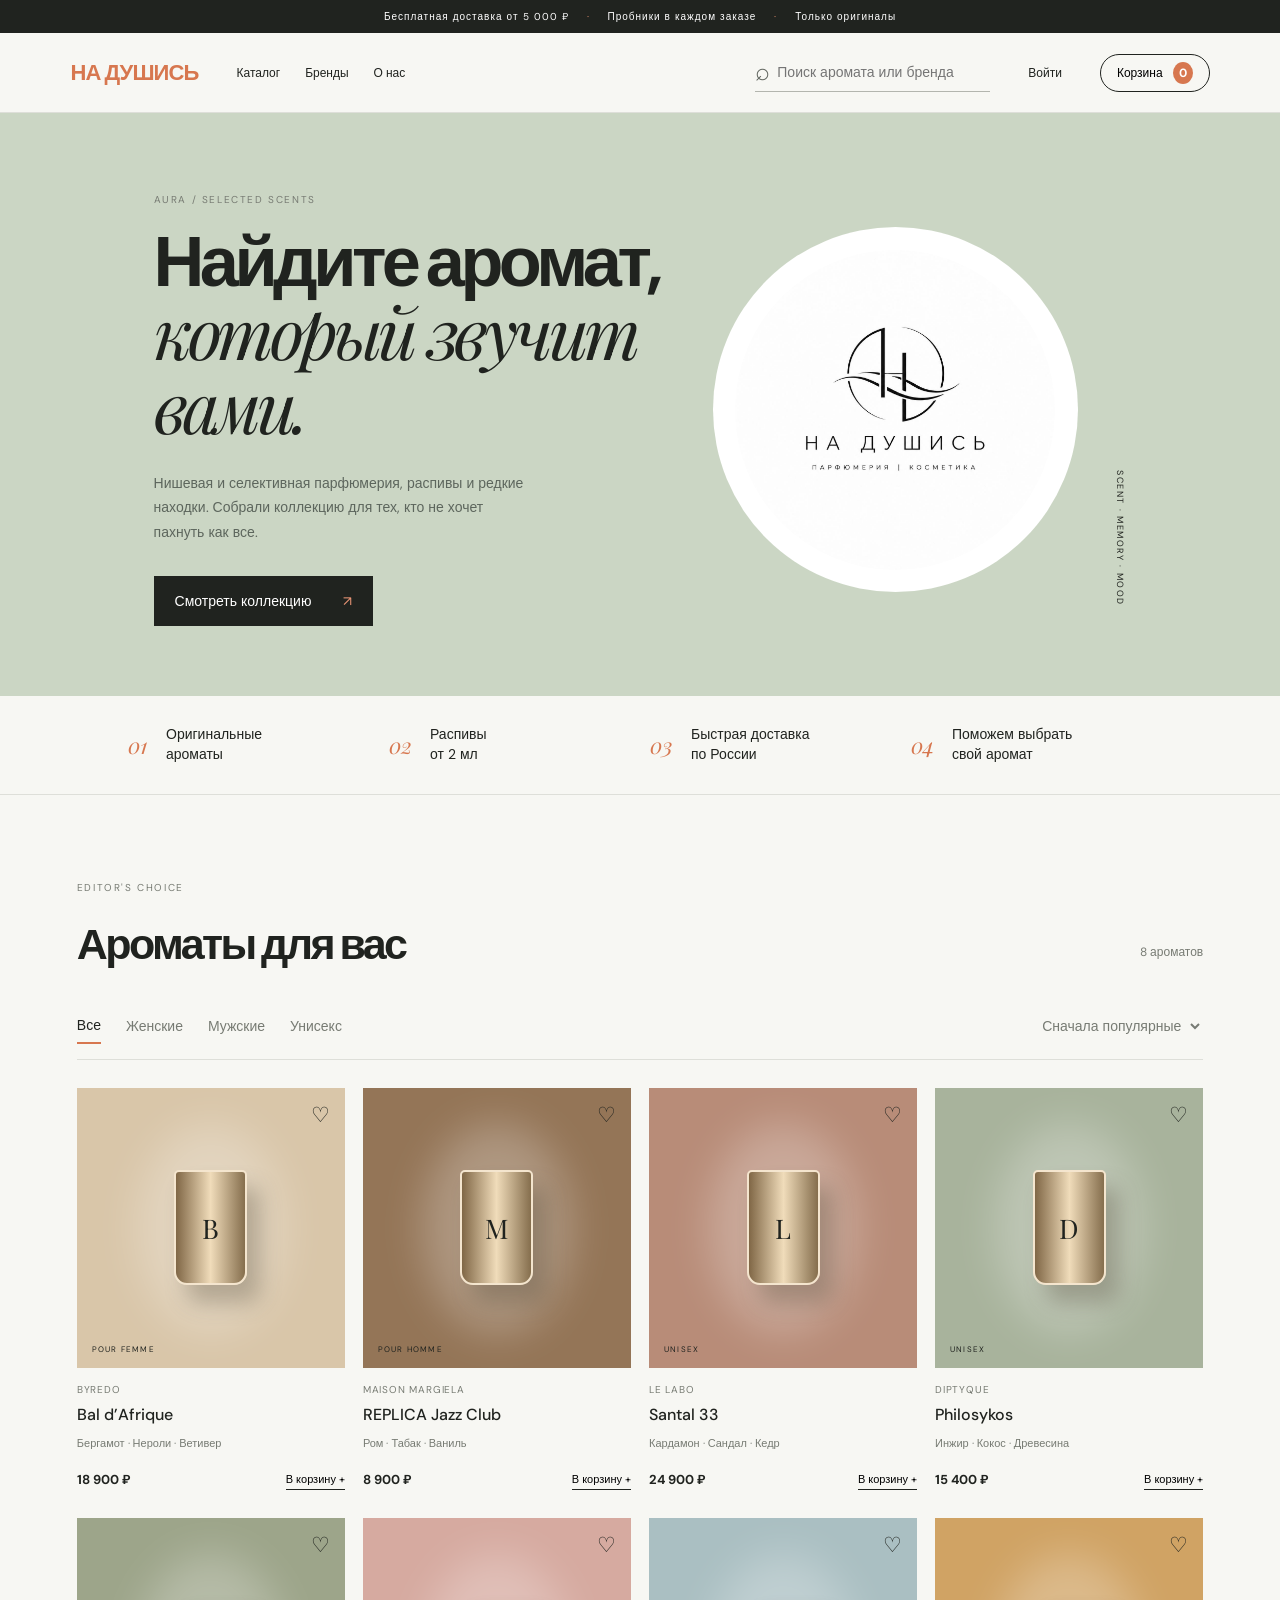
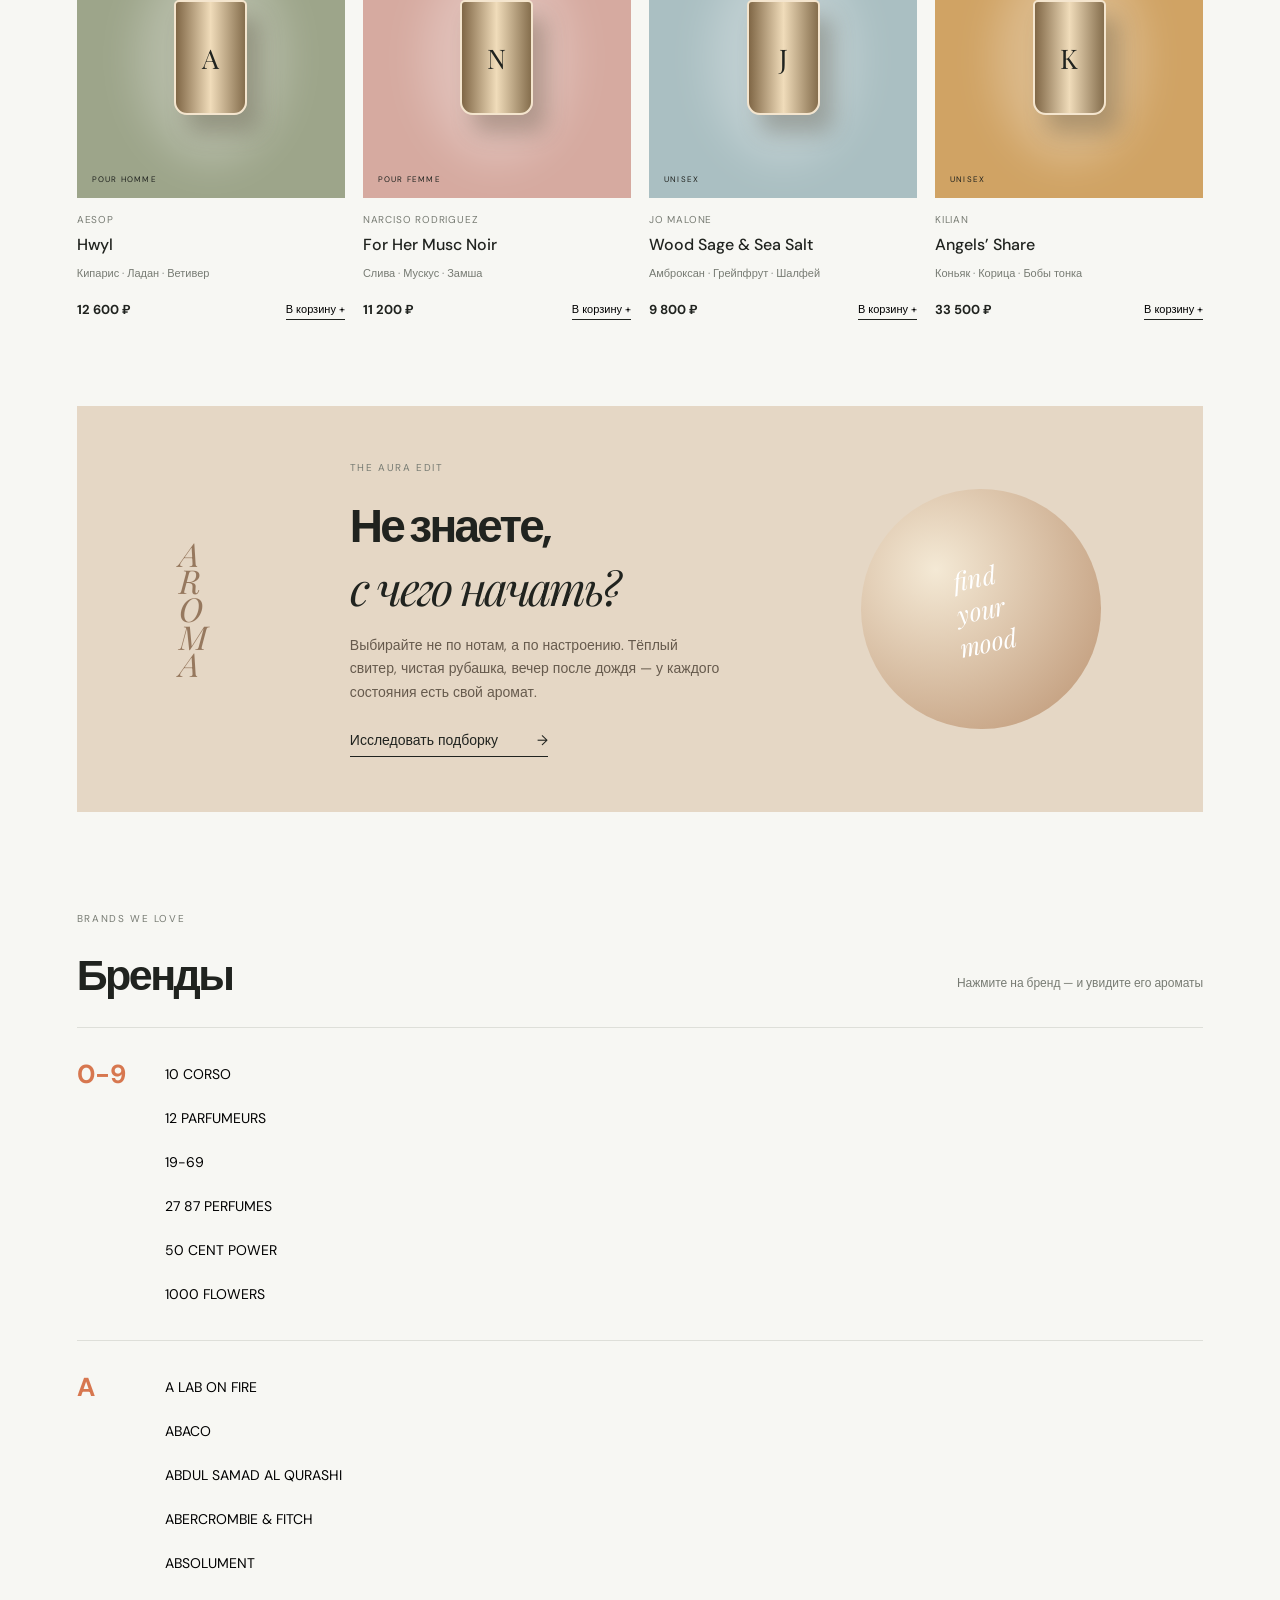
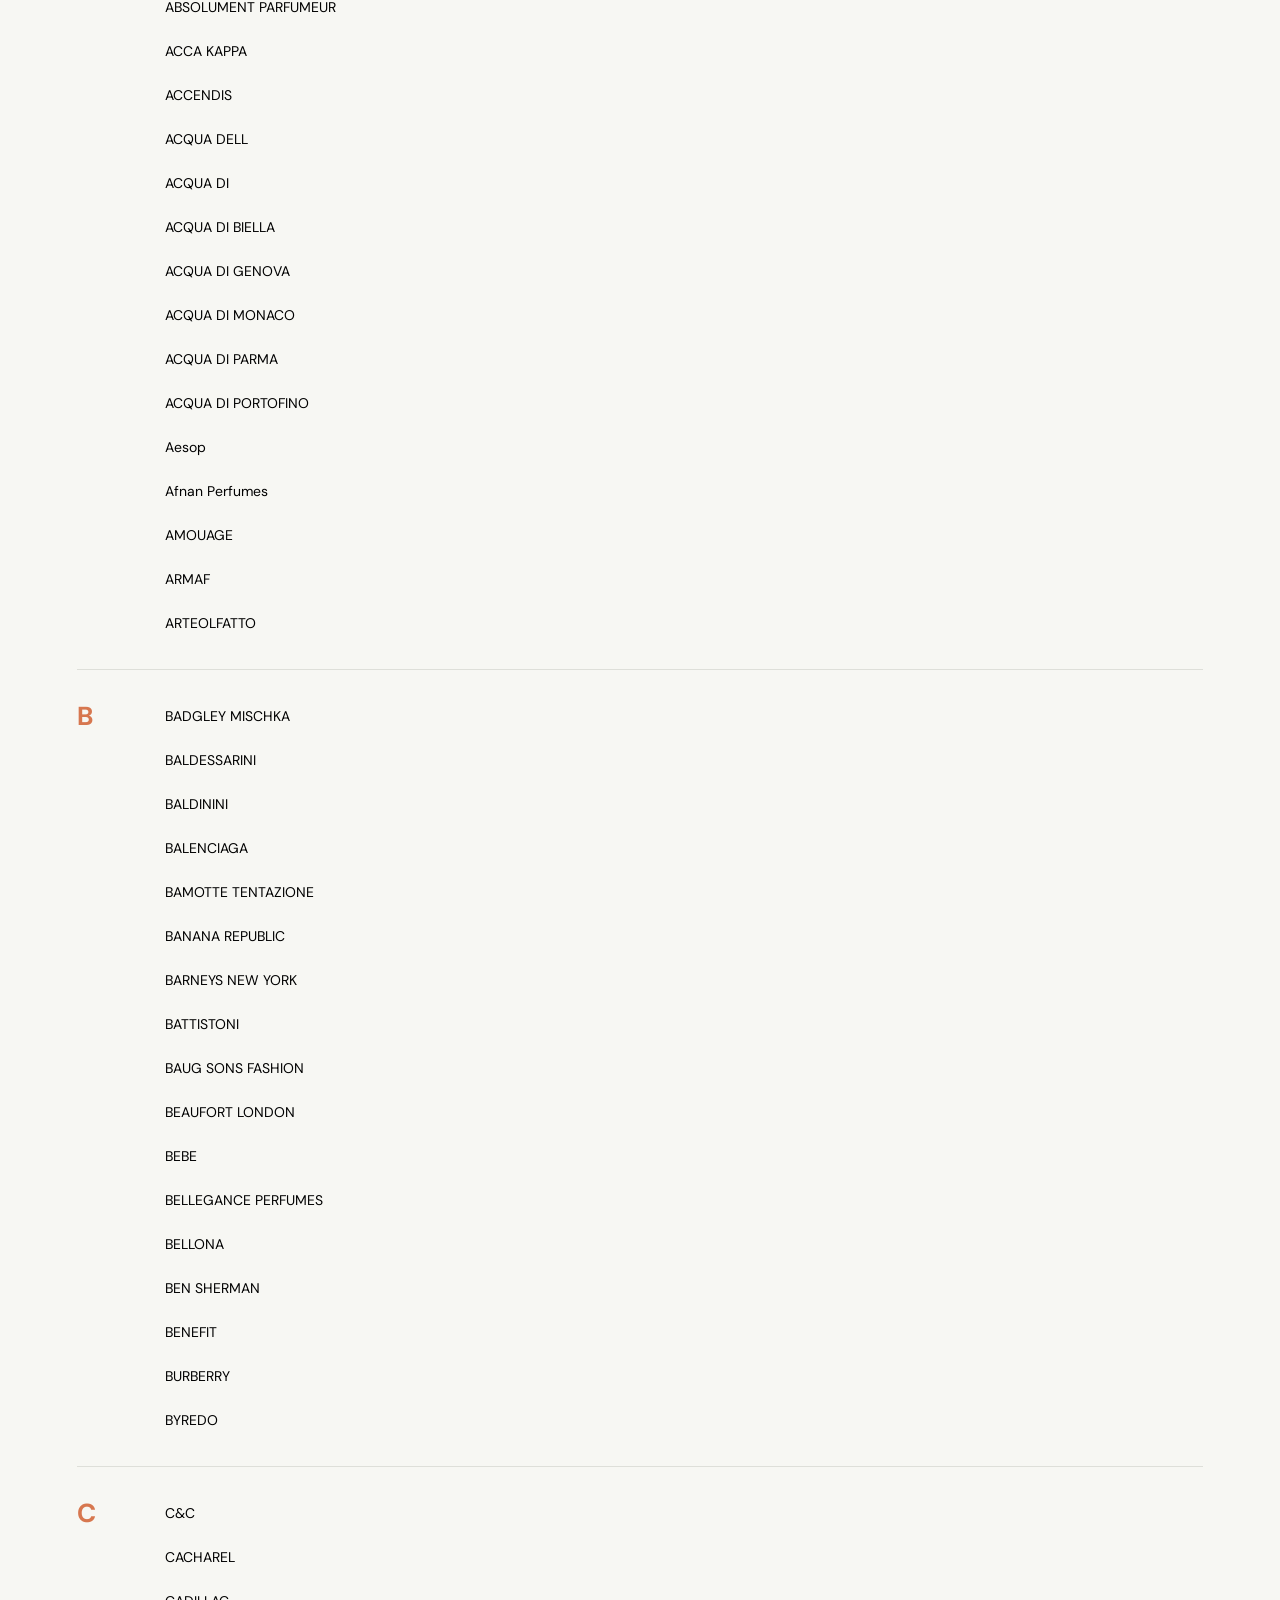
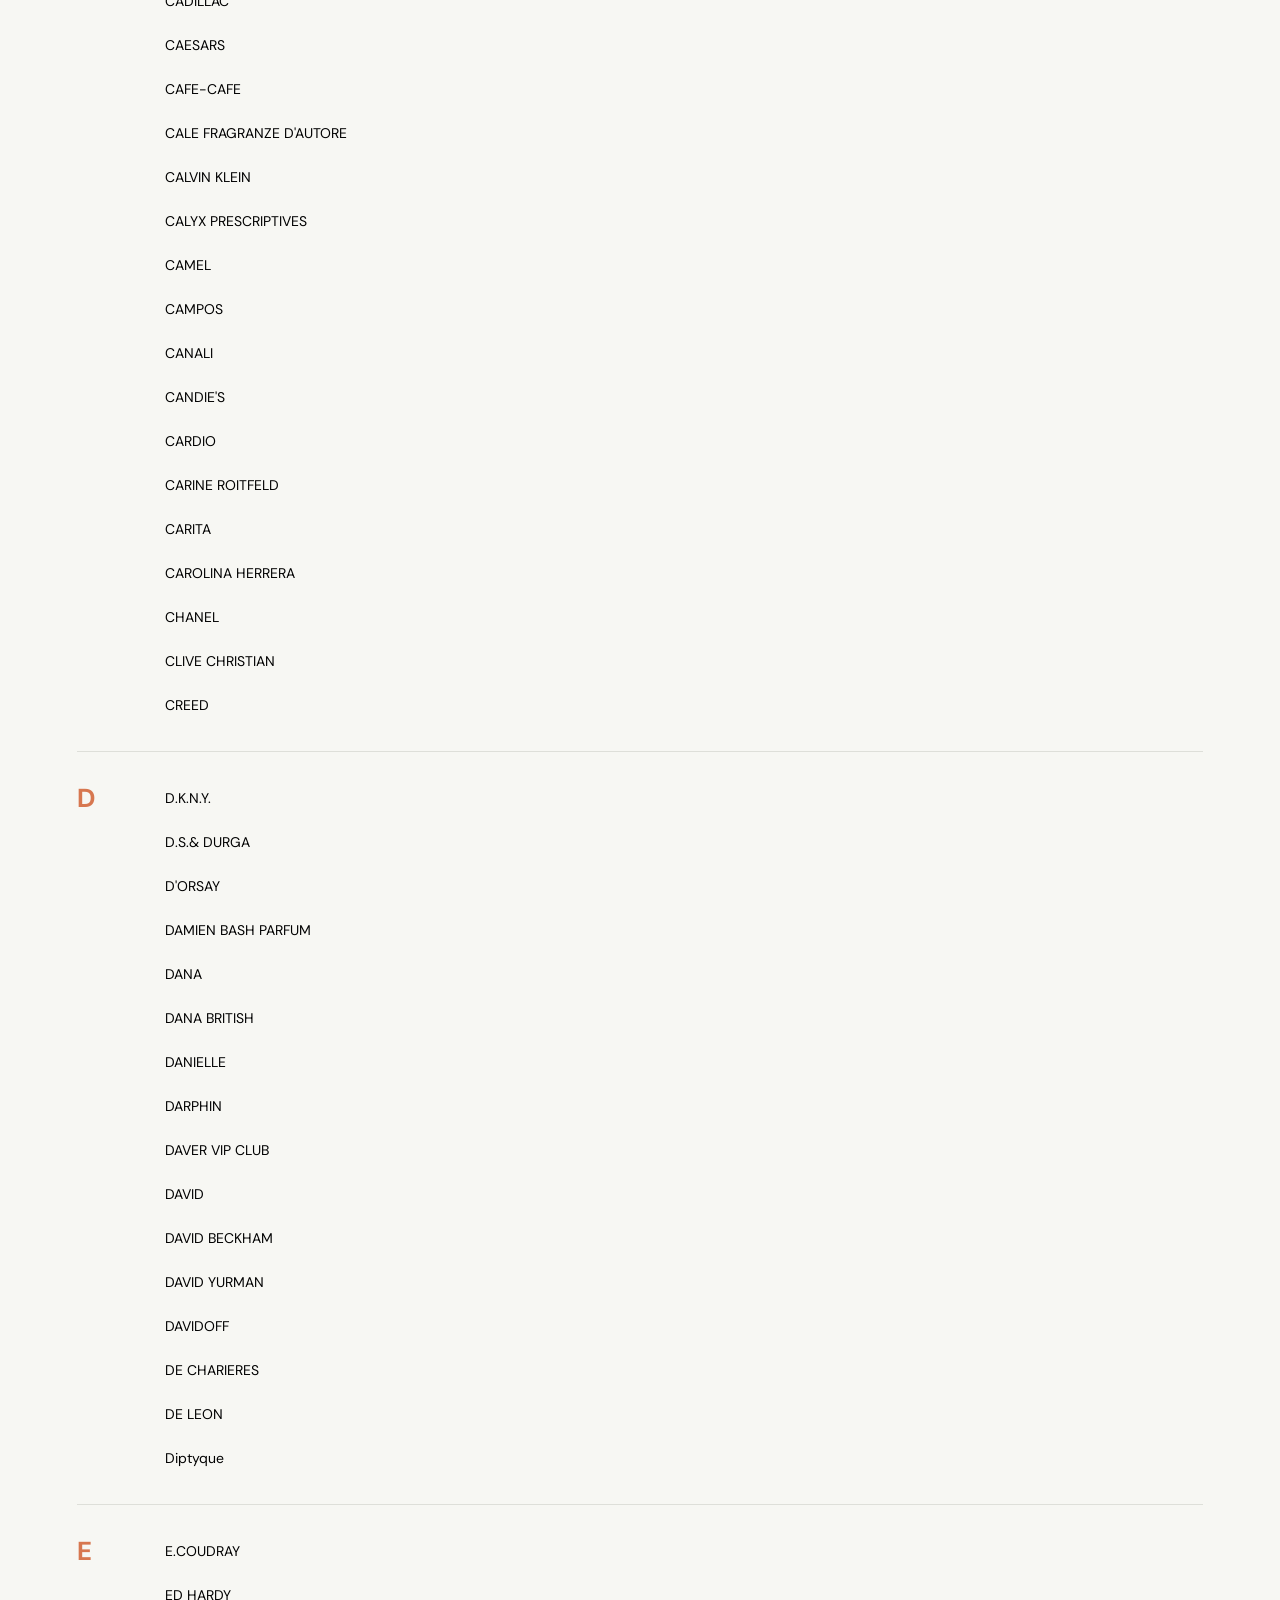
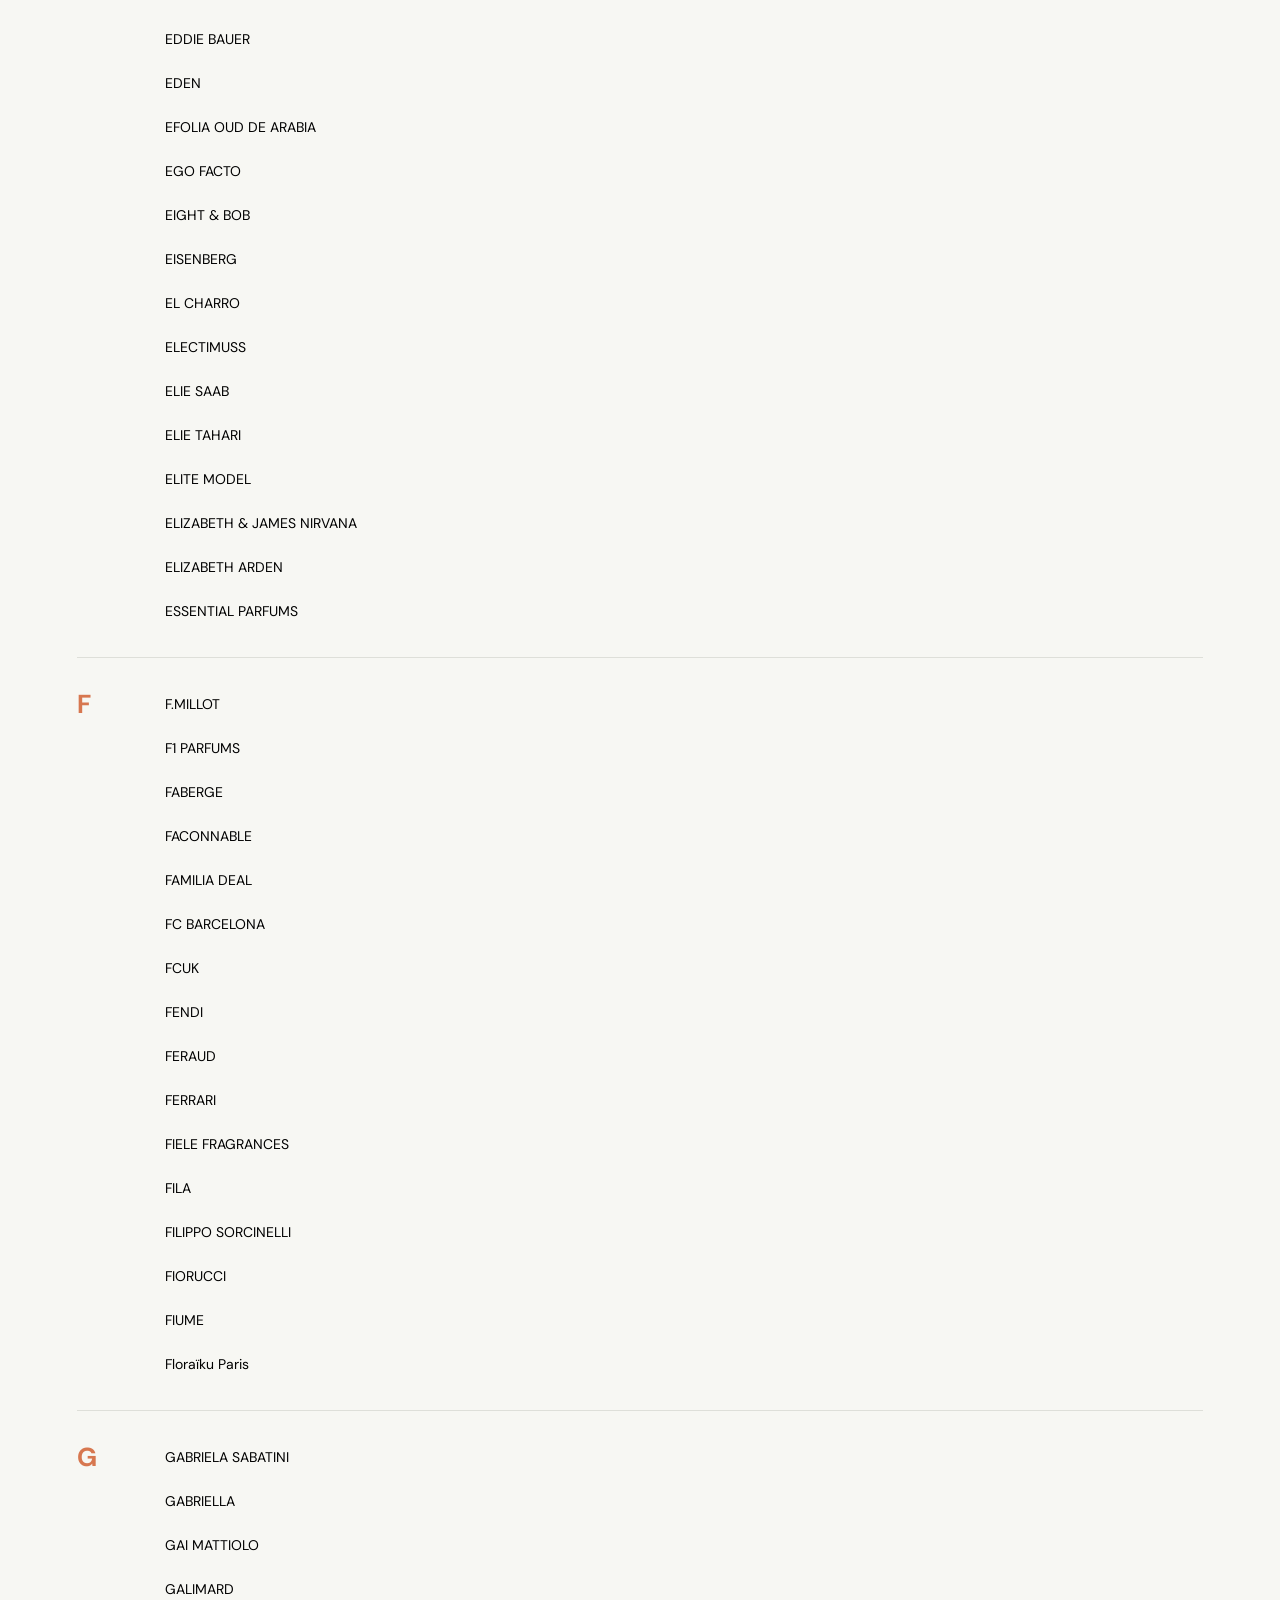
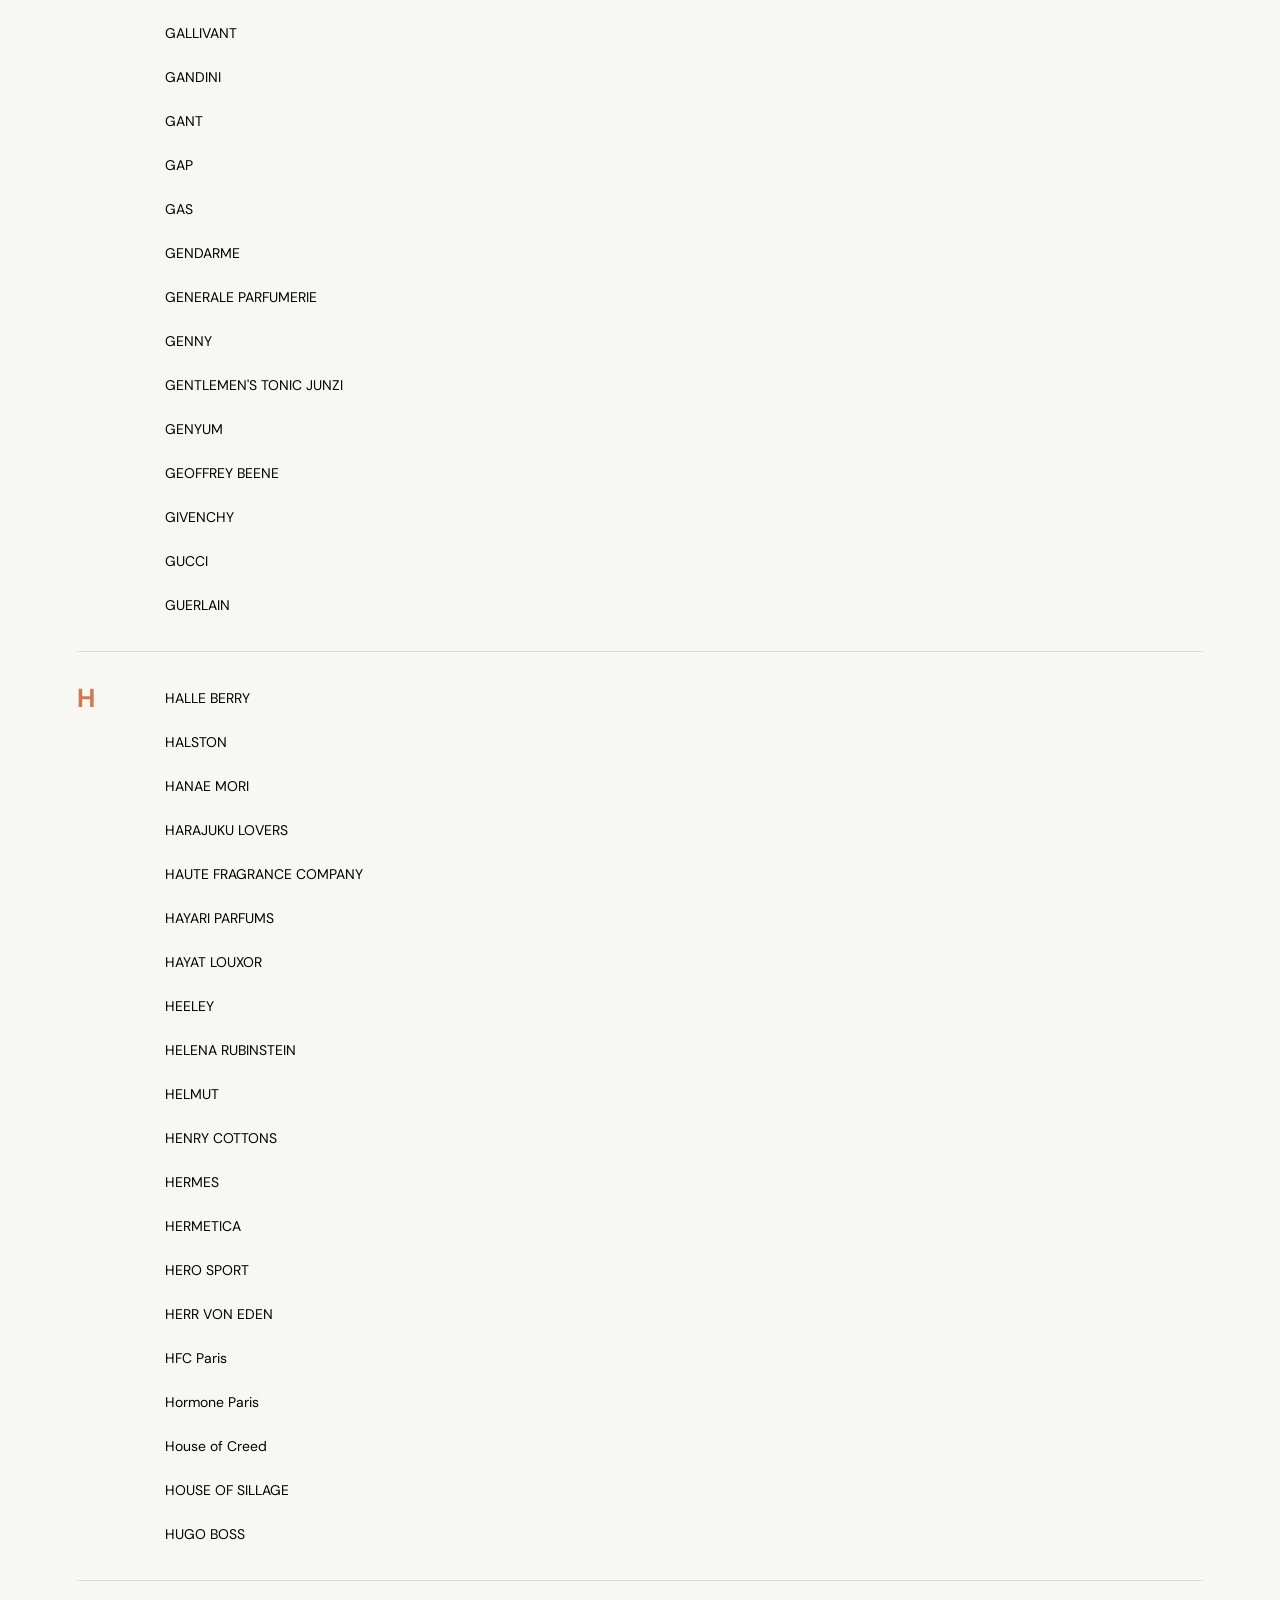
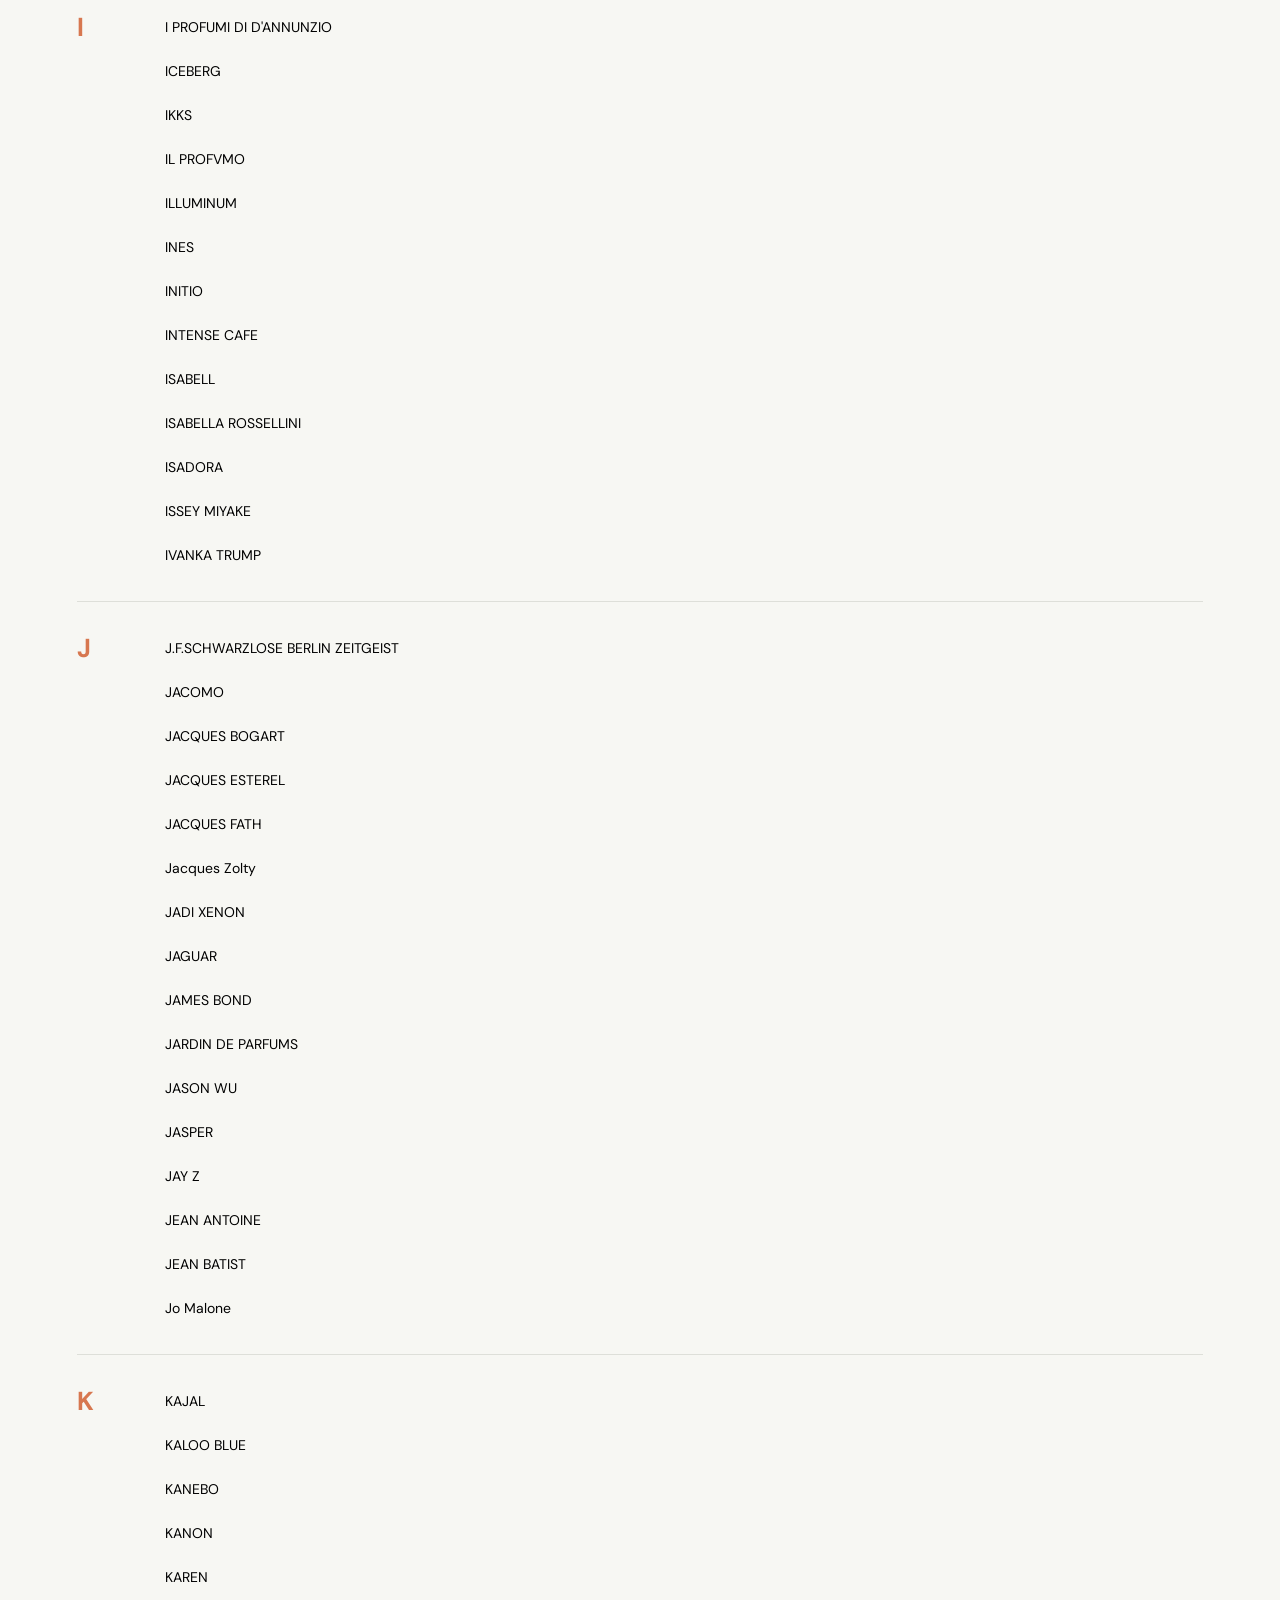
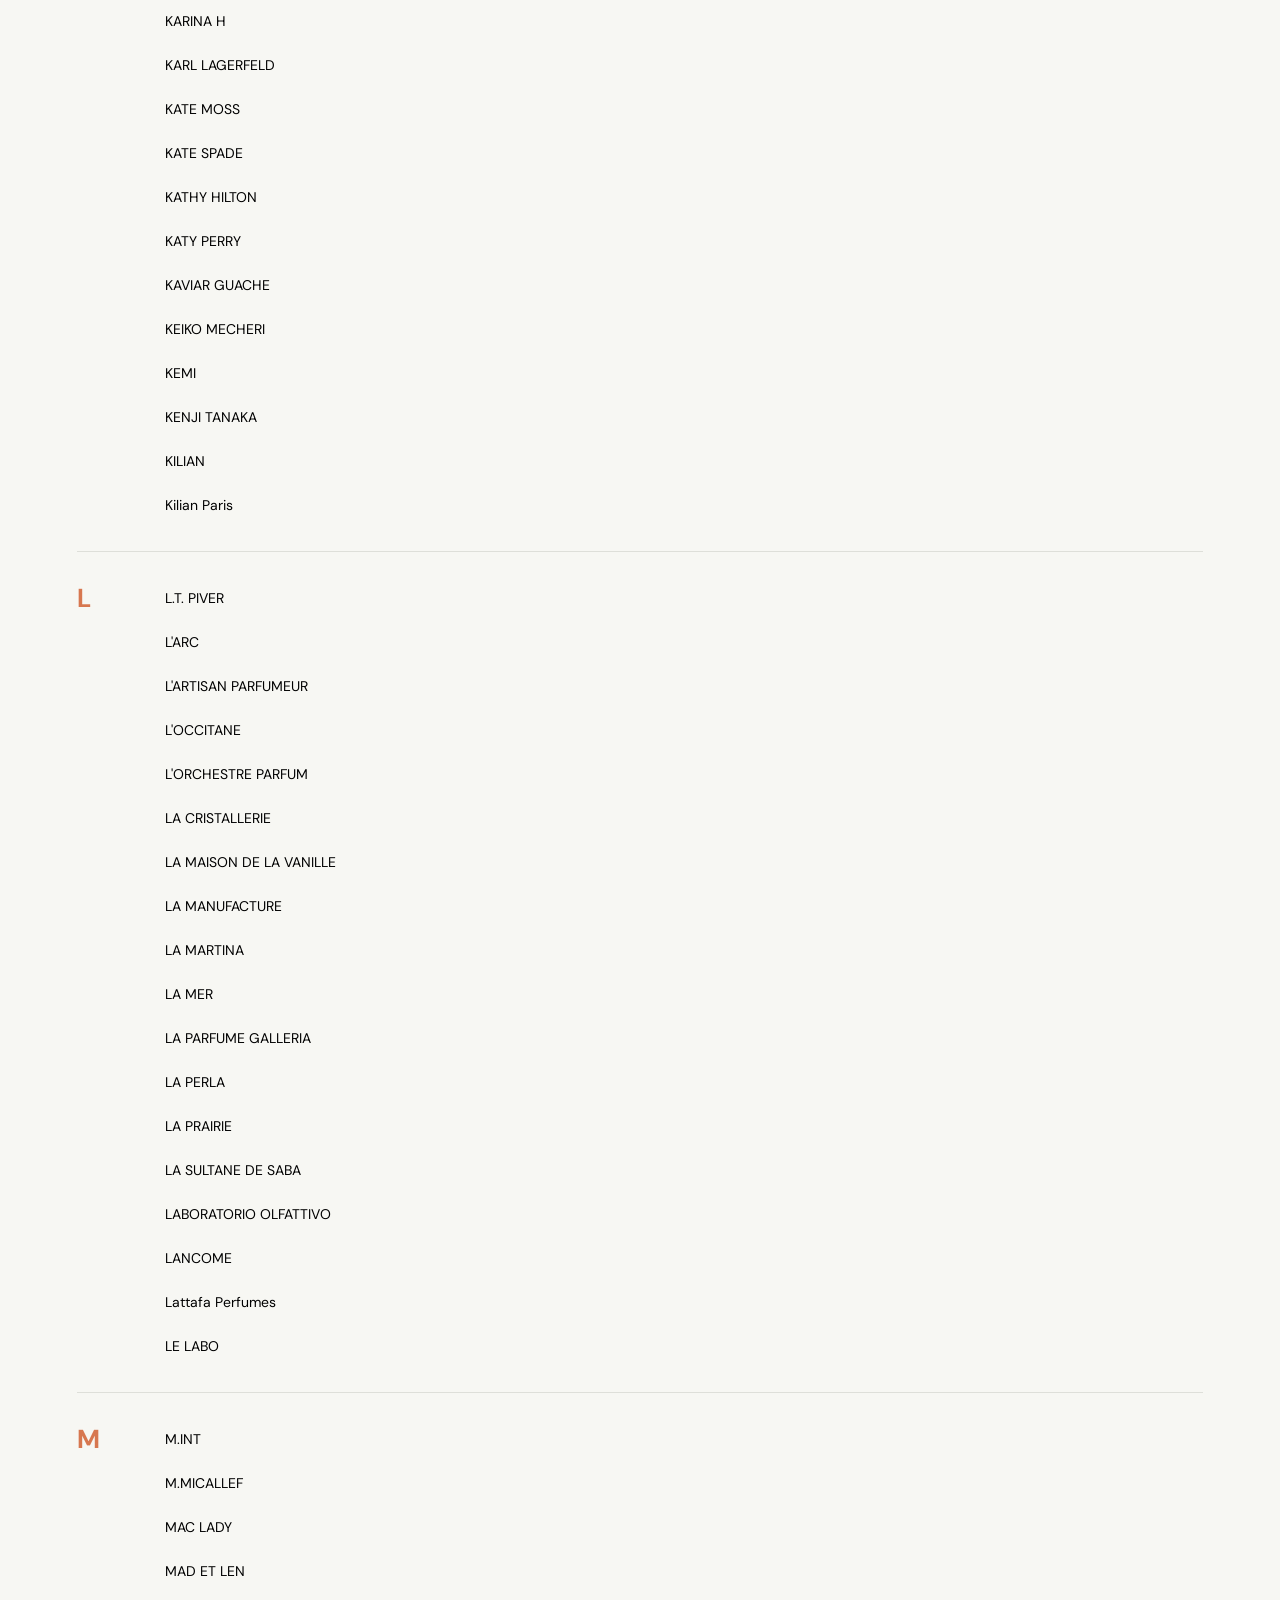
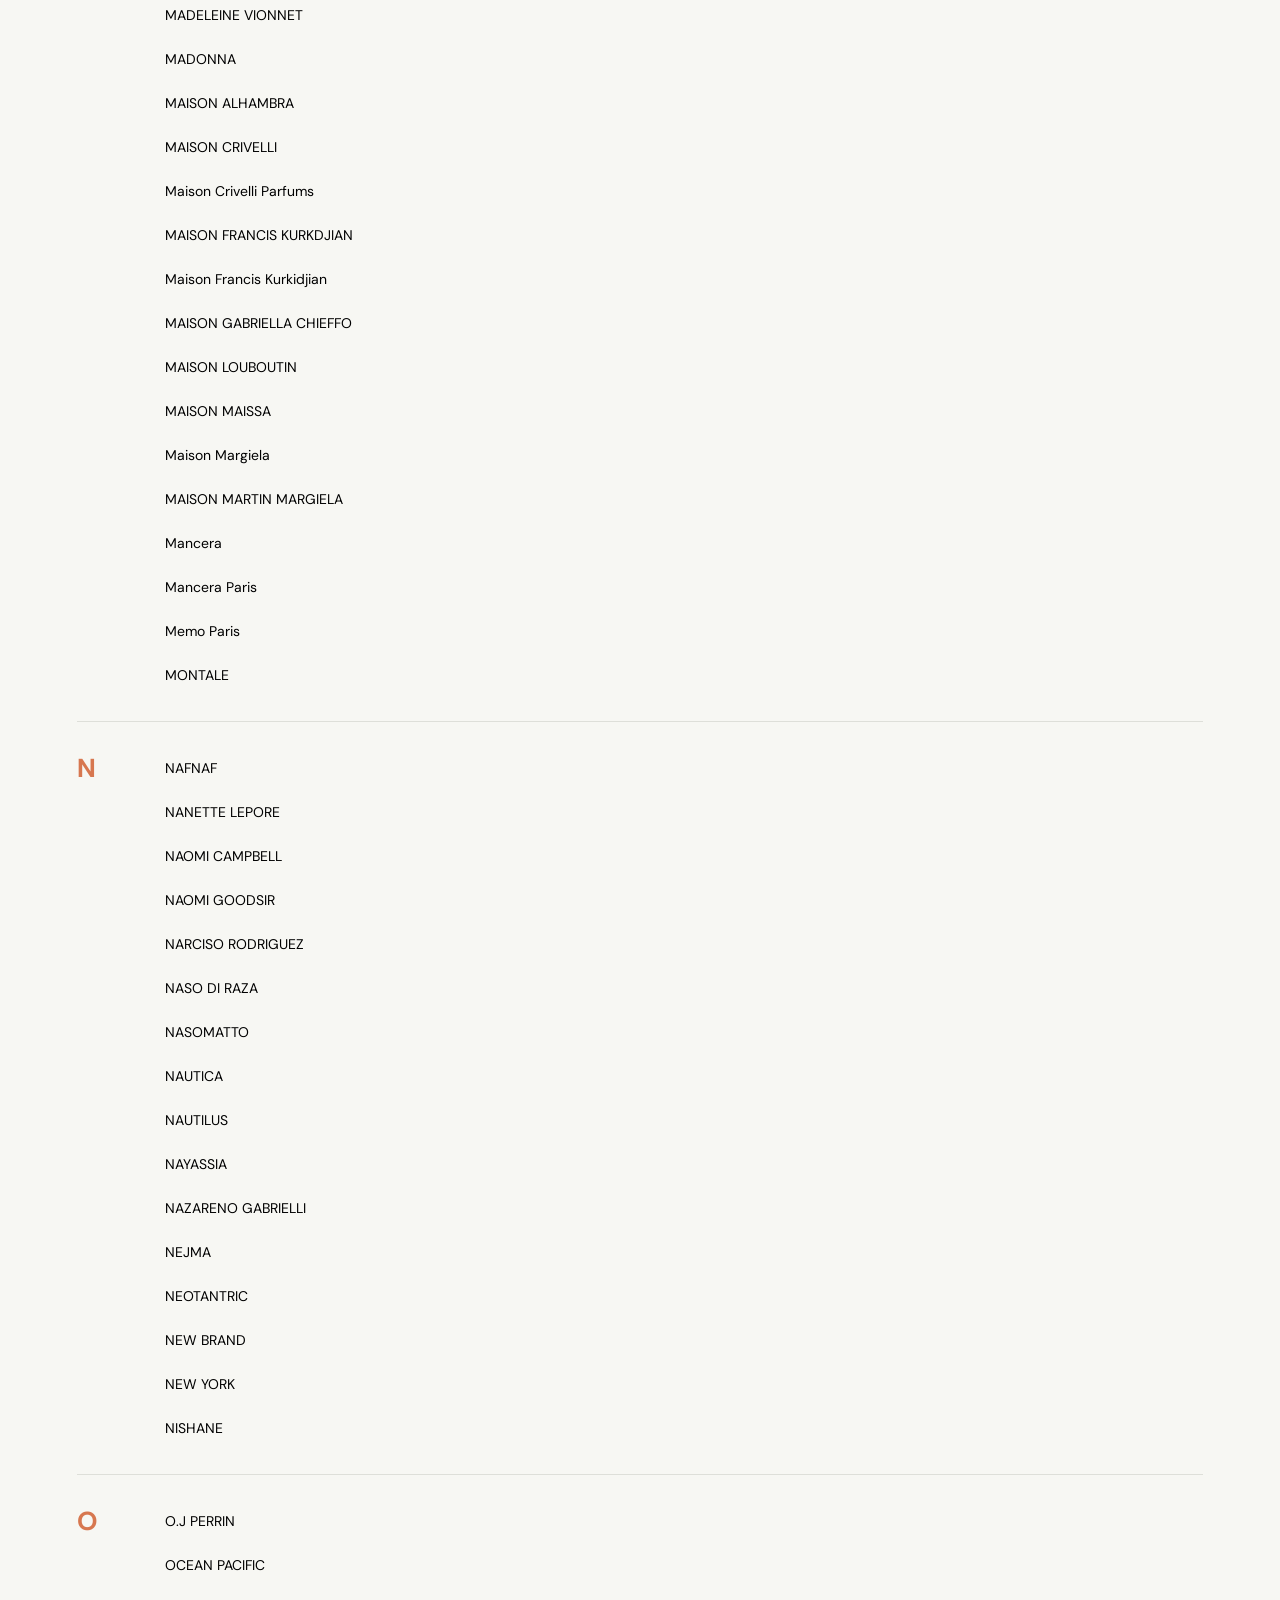
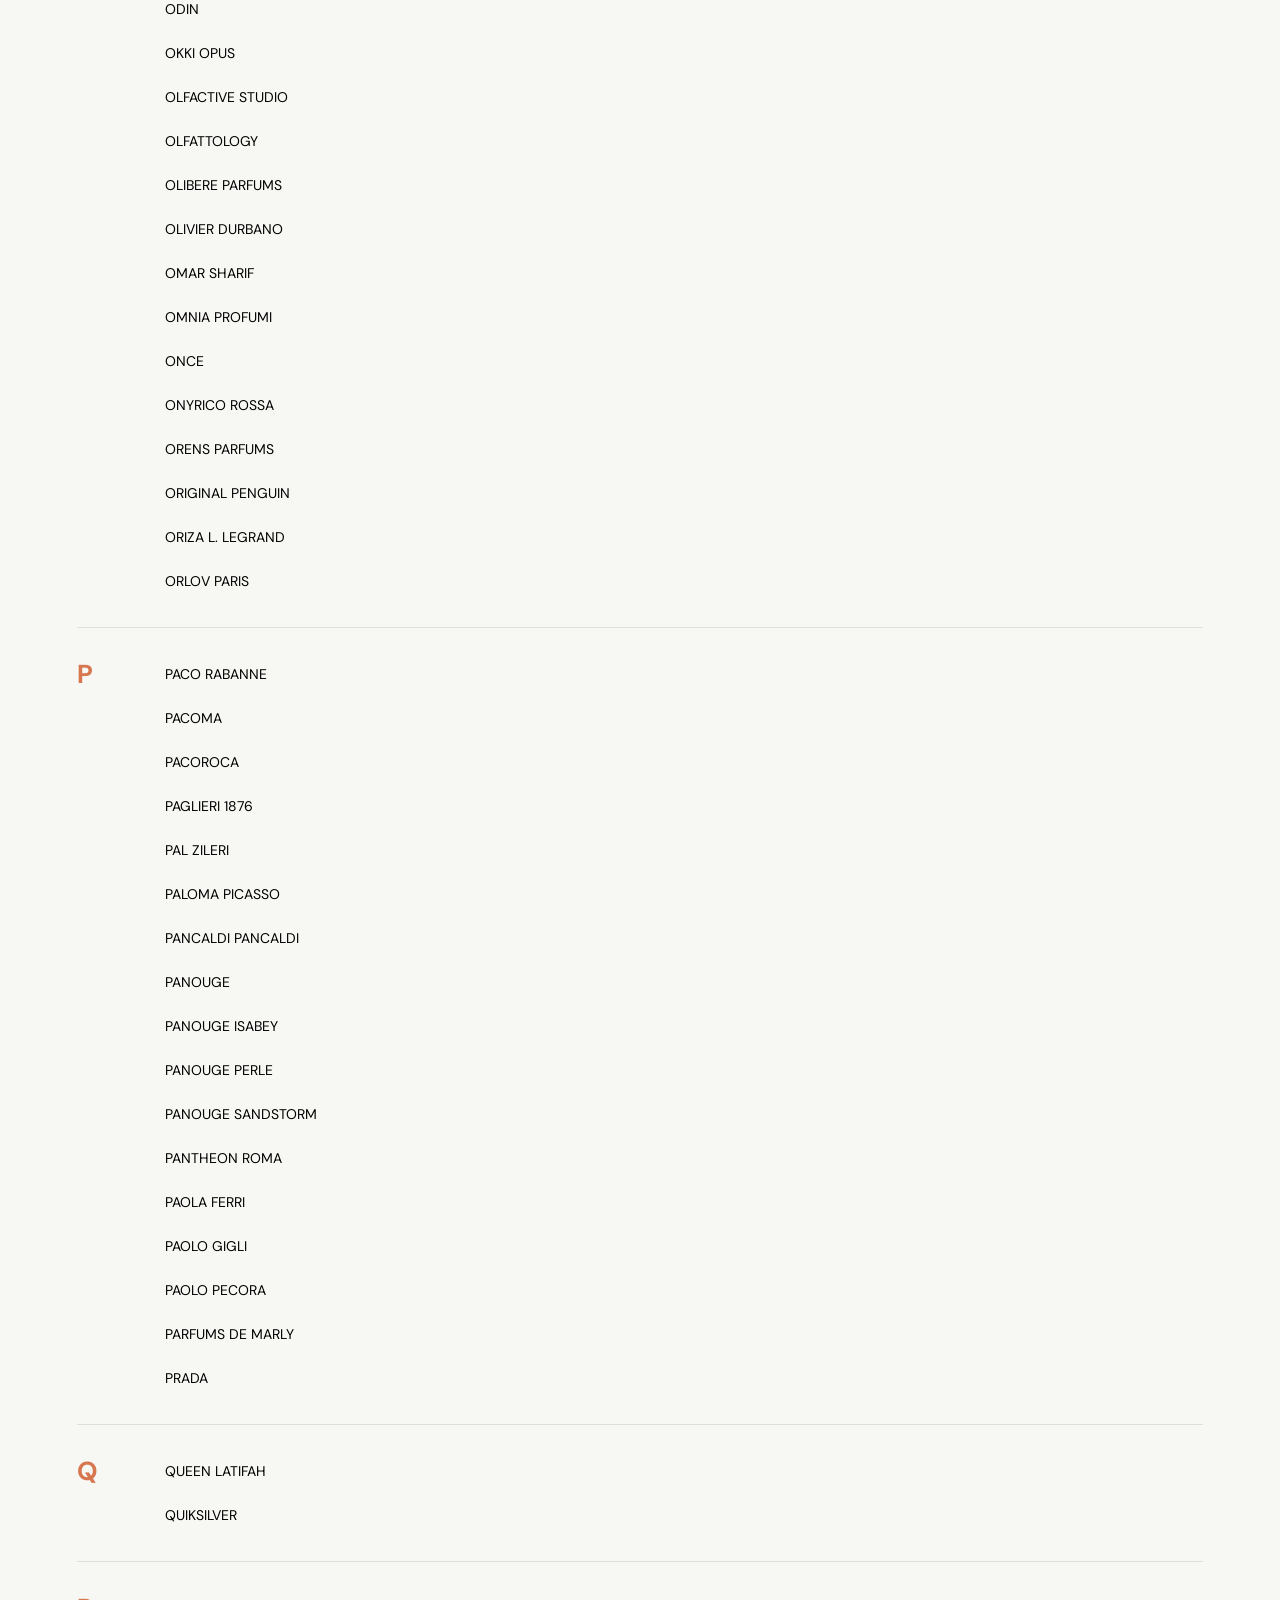
==== commit 5fbe2625: "Replace hero bottle with original logo" ====
--- a/index.html
+++ b/index.html
@@ -5,7 +5,7 @@
 <div class="announcement">Бесплатная доставка от 5 000 ₽ <span>·</span> Пробники в каждом заказе <span>·</span> Только оригиналы</div>
 <header class="site-header"><a class="logo" href="index.html"><span class="logo-name">НА ДУШИСЬ</span></a><nav class="main-nav"><a href="#catalog">Каталог</a><a href="#brands">Бренды</a><a href="#about">О нас</a></nav><label class="search"><span>⌕</span><input id="search" placeholder="Поиск аромата или бренда"></label><a class="admin-link" href="admin.html">Войти</a><button class="cart-button" id="openCart">Корзина <b id="cartCount">0</b></button><button class="mobile-menu" id="mobileMenu">☰</button></header>
 <main>
-<section class="hero"><div class="hero-copy"><p class="eyebrow">AURA / SELECTED SCENTS</p><h1>Найдите аромат,<br><em>который звучит вами.</em></h1><p class="hero-text">Нишевая и селективная парфюмерия, распивы и редкие находки. Собрали коллекцию для тех, кто не хочет пахнуть как все.</p><a class="primary" href="#catalog">Смотреть коллекцию <span>↗</span></a></div><div class="hero-visual"><div class="sun"></div><div class="hero-bottle"><small>EAU DE PARFUM</small><strong>AURA</strong><i>NO. 01</i></div><span class="vertical-note">SCENT · MEMORY · MOOD</span></div></section>
+<section class="hero"><div class="hero-copy"><p class="eyebrow">AURA / SELECTED SCENTS</p><h1>Найдите аромат,<br><em>который звучит вами.</em></h1><p class="hero-text">Нишевая и селективная парфюмерия, распивы и редкие находки. Собрали коллекцию для тех, кто не хочет пахнуть как все.</p><a class="primary" href="#catalog">Смотреть коллекцию <span>↗</span></a></div><div class="hero-visual"><div class="sun"></div><div class="hero-logo"><img src="logo.jpg" alt="На Душись — парфюмерия и косметика"></div><span class="vertical-note">SCENT · MEMORY · MOOD</span></div></section>
 <section class="values"><div><strong>01</strong><span>Оригинальные<br>ароматы</span></div><div><strong>02</strong><span>Распивы<br>от 2 мл</span></div><div><strong>03</strong><span>Быстрая доставка<br>по России</span></div><div><strong>04</strong><span>Поможем выбрать<br>свой аромат</span></div></section>
 <section id="catalog" class="catalog"><div class="section-head"><div><p class="eyebrow">EDITOR'S CHOICE</p><h2>Ароматы для вас</h2></div><p class="result-count" id="resultCount"></p></div><div class="catalog-tools"><div class="chips"><button class="chip active" data-filter="all">Все</button><button class="chip" data-filter="women">Женские</button><button class="chip" data-filter="men">Мужские</button><button class="chip" data-filter="unisex">Унисекс</button></div><select id="sort"><option value="featured">Сначала популярные</option><option value="priceAsc">Цена: по возрастанию</option><option value="priceDesc">Цена: по убыванию</option></select></div><div id="products" class="products"></div></section>
 <section class="editorial"><div class="editorial-title">A<br>R<br>O<br>M<br>A</div><div><p class="eyebrow">THE AURA EDIT</p><h2>Не знаете,<br><em>с чего начать?</em></h2><p>Выбирайте не по нотам, а по настроению. Тёплый свитер, чистая рубашка, вечер после дождя — у каждого состояния есть свой аромат.</p><a href="#catalog" class="text-link">Исследовать подборку <span>→</span></a></div><div class="editorial-orb"><span>find<br>your<br>mood</span></div></section>
--- a/styles.css
+++ b/styles.css
@@ -1,5 +1,5 @@
 @import url('https://fonts.googleapis.com/css2?family=DM+Sans:wght@400;500;700&family=Playfair+Display:ital@0;1&display=swap');
-:root{--ink:#20231f;--muted:#777b73;--line:#dedfd9;--cream:#f7f7f3;--sage:#cbd6c4;--orange:#d7774f}*{box-sizing:border-box}html{scroll-behavior:smooth}body{margin:0;background:var(--cream);color:var(--ink);font:14px 'DM Sans',sans-serif}button,input,select{font:inherit}button{cursor:pointer}a{color:inherit;text-decoration:none}.announcement{background:var(--ink);color:#fff;text-align:center;padding:10px;font-size:10px;letter-spacing:.1em}.announcement span{color:#dd8e6d;margin:0 14px}.site-header{height:80px;padding:0 5.5%;display:flex;align-items:center;gap:38px;border-bottom:1px solid var(--line);background:rgba(247,247,243,.95);position:sticky;top:0;z-index:5}.logo{font-size:28px;font-weight:700;letter-spacing:-.08em;flex:0 0 auto}.logo span{color:var(--orange)}.main-nav{display:flex;gap:25px;font-size:12px}.main-nav a:hover,.admin-link:hover,.text-link:hover{color:var(--orange)}.search{margin-left:auto;display:flex;gap:7px;align-items:center;border-bottom:1px solid #b3b5ae;width:235px;color:#60655e}.search span{font-size:25px;line-height:0}.search input{width:100%;padding:10px 0;border:0;background:none;outline:0}.admin-link{font-size:12px}.cart-button{border:1px solid var(--ink);border-radius:22px;padding:10px 16px;background:none;font-size:12px}.cart-button b{background:var(--orange);color:#fff;border-radius:50%;padding:3px 6px;margin-left:7px}.mobile-menu{display:none;background:none;border:0;font-size:20px}.hero{min-height:580px;background:var(--sage);display:grid;grid-template-columns:1.05fr .95fr;padding:80px 12% 70px;overflow:hidden}.eyebrow{font-size:10px;letter-spacing:.16em;color:var(--muted);margin:0 0 22px}.hero h1{font-size:clamp(42px,5.5vw,76px);line-height:.98;letter-spacing:-.065em;margin:0 0 26px}.hero h1 em,h2 em{font-family:'Playfair Display',serif;font-weight:400}.hero-text{max-width:370px;line-height:1.75;color:#5d665d}.primary{display:inline-block;border:0;background:var(--ink);color:#fff;padding:16px 21px;margin-top:18px}.primary span{margin-left:28px;color:#e99575}.hero-visual{position:relative;display:grid;place-items:center}.sun{width:365px;height:365px;border-radius:50%;background:#e8c8a8;position:absolute}.hero-bottle{z-index:1;width:150px;height:250px;border:3px solid #f2e2cc;border-radius:8px 8px 28px 28px;background:linear-gradient(100deg,#927958,#f0dfc1 48%,#8f7657);box-shadow:26px 35px 35px #7a866f66;display:flex;flex-direction:column;align-items:center;justify-content:center;color:#493d31;gap:14px}.hero-bottle small,.hero-bottle i{font-size:8px;letter-spacing:.15em}.hero-bottle strong{font-size:23px}.vertical-note{position:absolute;right:0;bottom:20px;writing-mode:vertical-rl;font-size:9px;letter-spacing:.18em}.values{display:grid;grid-template-columns:repeat(4,1fr);padding:29px 10%;border-bottom:1px solid var(--line);gap:20px}.values div{display:flex;gap:18px;align-items:center}.values strong{font:italic 22px 'Playfair Display';color:var(--orange)}.values span{line-height:1.4}.catalog{padding:86px 6%}.section-head{display:flex;justify-content:space-between;align-items:end}.section-head h2,.editorial h2,.newsletter h2{font-size:43px;letter-spacing:-.06em;margin:0}.result-count{color:var(--muted);font-size:12px}.catalog-tools{display:flex;justify-content:space-between;align-items:center;border-bottom:1px solid var(--line);padding:36px 0 15px;margin-bottom:28px}.chips{display:flex;gap:25px}.chip{border:0;background:none;color:var(--muted);padding:8px 0}.chip.active{color:var(--ink);border-bottom:2px solid var(--orange)}select{border:0;background:transparent;color:var(--muted);outline:0}.products{display:grid;grid-template-columns:repeat(4,1fr);gap:28px 18px}.product-art{height:280px;position:relative;display:grid;place-items:center;overflow:hidden}.product-art:after{content:'';position:absolute;width:150px;height:210px;border-radius:50%;background:#ffffff40;filter:blur(20px)}.sand{background:#d9c6a9}.amber{background:#947557}.clay{background:#b88c78}.green{background:#a8b39c}.olive{background:#9da58a}.rose{background:#d6aaa0}.blue{background:#aabfc2}.gold{background:#d0a364}.heart{position:absolute;right:15px;top:13px;font-size:21px;z-index:1}.mini-bottle{z-index:1;width:73px;height:115px;border:2px solid #f4e5ce;border-radius:5px 5px 13px 13px;background:linear-gradient(90deg,#806746,#f0dcba,#856e4d);display:grid;place-items:center;font-family:'Playfair Display';font-size:27px;box-shadow:13px 18px 22px #554a3a55}.product-art>small{position:absolute;bottom:14px;left:15px;font-size:8px;letter-spacing:.15em}.product-info{padding-top:15px}.product-info p{font-size:10px;color:var(--muted);text-transform:uppercase;letter-spacing:.08em;margin:0 0 8px}.product-info h3{font-size:16px;font-weight:500;margin:0 0 8px}.product-info>small{color:var(--muted);font-size:11px}.product-bottom{display:flex;justify-content:space-between;align-items:center;margin-top:18px}.product-bottom strong{font-size:13px}.add{border:0;border-bottom:1px solid var(--ink);background:none;padding:3px 0;font-size:11px}.empty{color:var(--muted);line-height:1.8;padding:30px 0}.editorial{margin:0 6% 100px;background:#e5d7c5;min-height:390px;padding:55px 8%;display:grid;grid-template-columns:.5fr 1.2fr 1fr;align-items:center;overflow:hidden}.editorial-title{font:italic 33px 'Playfair Display';line-height:.84;color:#96785e}.editorial h2{font-size:46px}.editorial p:not(.eyebrow){max-width:370px;line-height:1.7;color:#665a4d}.text-link{border-bottom:1px solid var(--ink);padding-bottom:7px;display:inline-block;margin-top:12px}.text-link span{margin-left:35px}.editorial-orb{justify-self:end;width:240px;height:240px;border-radius:50%;background:radial-gradient(circle at 35% 30%,#f4e9d5,#bb9270);display:grid;place-items:center;text-align:center;font:italic 25px 'Playfair Display';color:#fff;transform:rotate(-12deg)}.brands{text-align:center;padding:0 6% 100px}.brands>div{display:flex;justify-content:space-around;align-items:center;border-top:1px solid var(--line);border-bottom:1px solid var(--line);padding:30px 0;font-family:Georgia,serif;font-size:20px}.brands span:nth-child(2){font-style:italic}.newsletter{background:var(--sage);padding:75px 12%;display:flex;align-items:center;gap:80px}.newsletter h2{font-size:38px}.newsletter form{margin-left:auto;display:flex;border-bottom:1px solid var(--ink)}.newsletter input{border:0;background:transparent;padding:15px 5px;outline:0;min-width:220px}.newsletter .primary{margin:0;padding:13px 16px}.newsletter .primary span{display:none}footer{padding:35px 6%;display:flex;align-items:center;gap:30px}footer p{color:var(--muted);margin-right:auto;font-size:12px}footer>span{color:var(--muted);font-size:11px}.drawer{position:fixed;right:0;top:0;bottom:0;width:410px;max-width:100%;background:var(--cream);z-index:10;transform:translateX(100%);transition:.3s;padding:35px;display:flex;flex-direction:column}.drawer.open{transform:translateX(0)}.drawer-head{display:flex;justify-content:space-between;border-bottom:1px solid var(--line);padding-bottom:20px}.drawer-head h2{margin:0;font-size:25px}.drawer-head small{color:var(--muted);font-size:12px}.drawer-head button{border:0;background:none;font-size:30px}.cart-row{display:grid;grid-template-columns:55px 1fr auto 20px;gap:13px;align-items:center;padding:16px 0;border-bottom:1px solid var(--line)}.cart-thumb{height:65px;display:grid;place-items:center;font:22px 'Playfair Display'}.cart-row b{display:block;font-size:12px}.cart-row small{display:block;color:var(--muted);font-size:10px;margin-top:6px}.cart-row strong{font-size:11px}.cart-row button{border:0;background:none;font-size:20px;color:var(--muted)}.cart-bottom{margin-top:auto}.cart-bottom>div{display:flex;justify-content:space-between;margin-bottom:20px}.cart-bottom strong{font-size:18px}.checkout{width:100%;text-align:left;margin:0}.checkout span{float:right}#overlay{display:none;position:fixed;inset:0;background:#20231f66;z-index:9}#overlay.show{display:block}
+:root{--ink:#20231f;--muted:#777b73;--line:#dedfd9;--cream:#f7f7f3;--sage:#cbd6c4;--orange:#d7774f}*{box-sizing:border-box}html{scroll-behavior:smooth}body{margin:0;background:var(--cream);color:var(--ink);font:14px 'DM Sans',sans-serif}button,input,select{font:inherit}button{cursor:pointer}a{color:inherit;text-decoration:none}.announcement{background:var(--ink);color:#fff;text-align:center;padding:10px;font-size:10px;letter-spacing:.1em}.announcement span{color:#dd8e6d;margin:0 14px}.site-header{height:80px;padding:0 5.5%;display:flex;align-items:center;gap:38px;border-bottom:1px solid var(--line);background:rgba(247,247,243,.95);position:sticky;top:0;z-index:5}.logo{font-size:28px;font-weight:700;letter-spacing:-.08em;flex:0 0 auto}.logo span{color:var(--orange)}.main-nav{display:flex;gap:25px;font-size:12px}.main-nav a:hover,.admin-link:hover,.text-link:hover{color:var(--orange)}.search{margin-left:auto;display:flex;gap:7px;align-items:center;border-bottom:1px solid #b3b5ae;width:235px;color:#60655e}.search span{font-size:25px;line-height:0}.search input{width:100%;padding:10px 0;border:0;background:none;outline:0}.admin-link{font-size:12px}.cart-button{border:1px solid var(--ink);border-radius:22px;padding:10px 16px;background:none;font-size:12px}.cart-button b{background:var(--orange);color:#fff;border-radius:50%;padding:3px 6px;margin-left:7px}.mobile-menu{display:none;background:none;border:0;font-size:20px}.hero{min-height:580px;background:var(--sage);display:grid;grid-template-columns:1.05fr .95fr;padding:80px 12% 70px;overflow:hidden}.eyebrow{font-size:10px;letter-spacing:.16em;color:var(--muted);margin:0 0 22px}.hero h1{font-size:clamp(42px,5.5vw,76px);line-height:.98;letter-spacing:-.065em;margin:0 0 26px}.hero h1 em,h2 em{font-family:'Playfair Display',serif;font-weight:400}.hero-text{max-width:370px;line-height:1.75;color:#5d665d}.primary{display:inline-block;border:0;background:var(--ink);color:#fff;padding:16px 21px;margin-top:18px}.primary span{margin-left:28px;color:#e99575}.hero-visual{position:relative;display:grid;place-items:center}.sun{width:365px;height:365px;border-radius:50%;background:#fff;position:absolute}.hero-logo{z-index:1;width:min(78%,320px);aspect-ratio:1;display:grid;place-items:center;overflow:hidden;border-radius:50%}.hero-logo img{display:block;width:100%;height:100%;object-fit:contain;mix-blend-mode:multiply}.vertical-note{position:absolute;right:0;bottom:20px;writing-mode:vertical-rl;font-size:9px;letter-spacing:.18em}.values{display:grid;grid-template-columns:repeat(4,1fr);padding:29px 10%;border-bottom:1px solid var(--line);gap:20px}.values div{display:flex;gap:18px;align-items:center}.values strong{font:italic 22px 'Playfair Display';color:var(--orange)}.values span{line-height:1.4}.catalog{padding:86px 6%}.section-head{display:flex;justify-content:space-between;align-items:end}.section-head h2,.editorial h2,.newsletter h2{font-size:43px;letter-spacing:-.06em;margin:0}.result-count{color:var(--muted);font-size:12px}.catalog-tools{display:flex;justify-content:space-between;align-items:center;border-bottom:1px solid var(--line);padding:36px 0 15px;margin-bottom:28px}.chips{display:flex;gap:25px}.chip{border:0;background:none;color:var(--muted);padding:8px 0}.chip.active{color:var(--ink);border-bottom:2px solid var(--orange)}select{border:0;background:transparent;color:var(--muted);outline:0}.products{display:grid;grid-template-columns:repeat(4,1fr);gap:28px 18px}.product-art{height:280px;position:relative;display:grid;place-items:center;overflow:hidden}.product-art:after{content:'';position:absolute;width:150px;height:210px;border-radius:50%;background:#ffffff40;filter:blur(20px)}.sand{background:#d9c6a9}.amber{background:#947557}.clay{background:#b88c78}.green{background:#a8b39c}.olive{background:#9da58a}.rose{background:#d6aaa0}.blue{background:#aabfc2}.gold{background:#d0a364}.heart{position:absolute;right:15px;top:13px;font-size:21px;z-index:1}.mini-bottle{z-index:1;width:73px;height:115px;border:2px solid #f4e5ce;border-radius:5px 5px 13px 13px;background:linear-gradient(90deg,#806746,#f0dcba,#856e4d);display:grid;place-items:center;font-family:'Playfair Display';font-size:27px;box-shadow:13px 18px 22px #554a3a55}.product-art>small{position:absolute;bottom:14px;left:15px;font-size:8px;letter-spacing:.15em}.product-info{padding-top:15px}.product-info p{font-size:10px;color:var(--muted);text-transform:uppercase;letter-spacing:.08em;margin:0 0 8px}.product-info h3{font-size:16px;font-weight:500;margin:0 0 8px}.product-info>small{color:var(--muted);font-size:11px}.product-bottom{display:flex;justify-content:space-between;align-items:center;margin-top:18px}.product-bottom strong{font-size:13px}.add{border:0;border-bottom:1px solid var(--ink);background:none;padding:3px 0;font-size:11px}.empty{color:var(--muted);line-height:1.8;padding:30px 0}.editorial{margin:0 6% 100px;background:#e5d7c5;min-height:390px;padding:55px 8%;display:grid;grid-template-columns:.5fr 1.2fr 1fr;align-items:center;overflow:hidden}.editorial-title{font:italic 33px 'Playfair Display';line-height:.84;color:#96785e}.editorial h2{font-size:46px}.editorial p:not(.eyebrow){max-width:370px;line-height:1.7;color:#665a4d}.text-link{border-bottom:1px solid var(--ink);padding-bottom:7px;display:inline-block;margin-top:12px}.text-link span{margin-left:35px}.editorial-orb{justify-self:end;width:240px;height:240px;border-radius:50%;background:radial-gradient(circle at 35% 30%,#f4e9d5,#bb9270);display:grid;place-items:center;text-align:center;font:italic 25px 'Playfair Display';color:#fff;transform:rotate(-12deg)}.brands{text-align:center;padding:0 6% 100px}.brands>div{display:flex;justify-content:space-around;align-items:center;border-top:1px solid var(--line);border-bottom:1px solid var(--line);padding:30px 0;font-family:Georgia,serif;font-size:20px}.brands span:nth-child(2){font-style:italic}.newsletter{background:var(--sage);padding:75px 12%;display:flex;align-items:center;gap:80px}.newsletter h2{font-size:38px}.newsletter form{margin-left:auto;display:flex;border-bottom:1px solid var(--ink)}.newsletter input{border:0;background:transparent;padding:15px 5px;outline:0;min-width:220px}.newsletter .primary{margin:0;padding:13px 16px}.newsletter .primary span{display:none}footer{padding:35px 6%;display:flex;align-items:center;gap:30px}footer p{color:var(--muted);margin-right:auto;font-size:12px}footer>span{color:var(--muted);font-size:11px}.drawer{position:fixed;right:0;top:0;bottom:0;width:410px;max-width:100%;background:var(--cream);z-index:10;transform:translateX(100%);transition:.3s;padding:35px;display:flex;flex-direction:column}.drawer.open{transform:translateX(0)}.drawer-head{display:flex;justify-content:space-between;border-bottom:1px solid var(--line);padding-bottom:20px}.drawer-head h2{margin:0;font-size:25px}.drawer-head small{color:var(--muted);font-size:12px}.drawer-head button{border:0;background:none;font-size:30px}.cart-row{display:grid;grid-template-columns:55px 1fr auto 20px;gap:13px;align-items:center;padding:16px 0;border-bottom:1px solid var(--line)}.cart-thumb{height:65px;display:grid;place-items:center;font:22px 'Playfair Display'}.cart-row b{display:block;font-size:12px}.cart-row small{display:block;color:var(--muted);font-size:10px;margin-top:6px}.cart-row strong{font-size:11px}.cart-row button{border:0;background:none;font-size:20px;color:var(--muted)}.cart-bottom{margin-top:auto}.cart-bottom>div{display:flex;justify-content:space-between;margin-bottom:20px}.cart-bottom strong{font-size:18px}.checkout{width:100%;text-align:left;margin:0}.checkout span{float:right}#overlay{display:none;position:fixed;inset:0;background:#20231f66;z-index:9}#overlay.show{display:block}
 @media(max-width:800px){.site-header{gap:12px;padding:0 4%;height:68px}.main-nav{display:none;position:absolute;top:68px;left:0;right:0;background:var(--cream);padding:20px 5%;flex-direction:column}.main-nav.show{display:flex}.search{width:auto;flex:1}.admin-link{display:none}.mobile-menu{display:block}.hero{grid-template-columns:1fr;padding:60px 8% 40px}.hero-visual{min-height:300px}.values{grid-template-columns:repeat(2,1fr);padding:25px 8%}.catalog{padding:60px 6%}.products{grid-template-columns:repeat(2,1fr);gap:25px 12px}.product-art{height:220px}.catalog-tools{display:block}.chips{overflow:auto;margin-bottom:18px;gap:20px}.editorial{margin:0 6% 70px;padding:40px 8%;grid-template-columns:1fr;gap:25px}.editorial-title{display:none}.editorial-orb{justify-self:center}.brands>div{flex-wrap:wrap;gap:22px;font-size:16px}.newsletter{display:block;padding:55px 8%}.newsletter form{margin-top:25px}.newsletter input{min-width:0;width:100%}footer{padding:28px 6%;flex-wrap:wrap;gap:12px}footer p{width:100%;order:3}.section-head h2{font-size:35px}}
 .brands{text-align:left}.brands .section-head{border:0;padding:0 0 30px}.brand-letters{display:flex;flex-wrap:wrap;gap:8px;border-top:1px solid var(--line);border-bottom:1px solid var(--line);padding:18px 0;margin-bottom:24px}.brand-letter{border:0;background:transparent;color:var(--muted);min-width:27px;padding:7px 5px}.brand-letter.active,.brand-letter:hover{background:var(--ink);color:#fff;border-radius:50%}.brand-list{display:grid;grid-template-columns:repeat(4,1fr);gap:0 20px}.brand-item{border:0;border-bottom:1px solid var(--line);background:transparent;text-align:left;padding:15px 4px;font:16px Georgia,serif;display:flex;justify-content:space-between}.brand-item span{opacity:0;color:var(--orange)}.brand-item:hover,.brand-item.selected{color:var(--orange)}.brand-item:hover span,.brand-item.selected span{opacity:1}
 @media(max-width:800px){.brand-list{grid-template-columns:repeat(2,1fr);gap:0 15px}.brand-item{font-size:14px}.brand-letters{gap:3px}}
